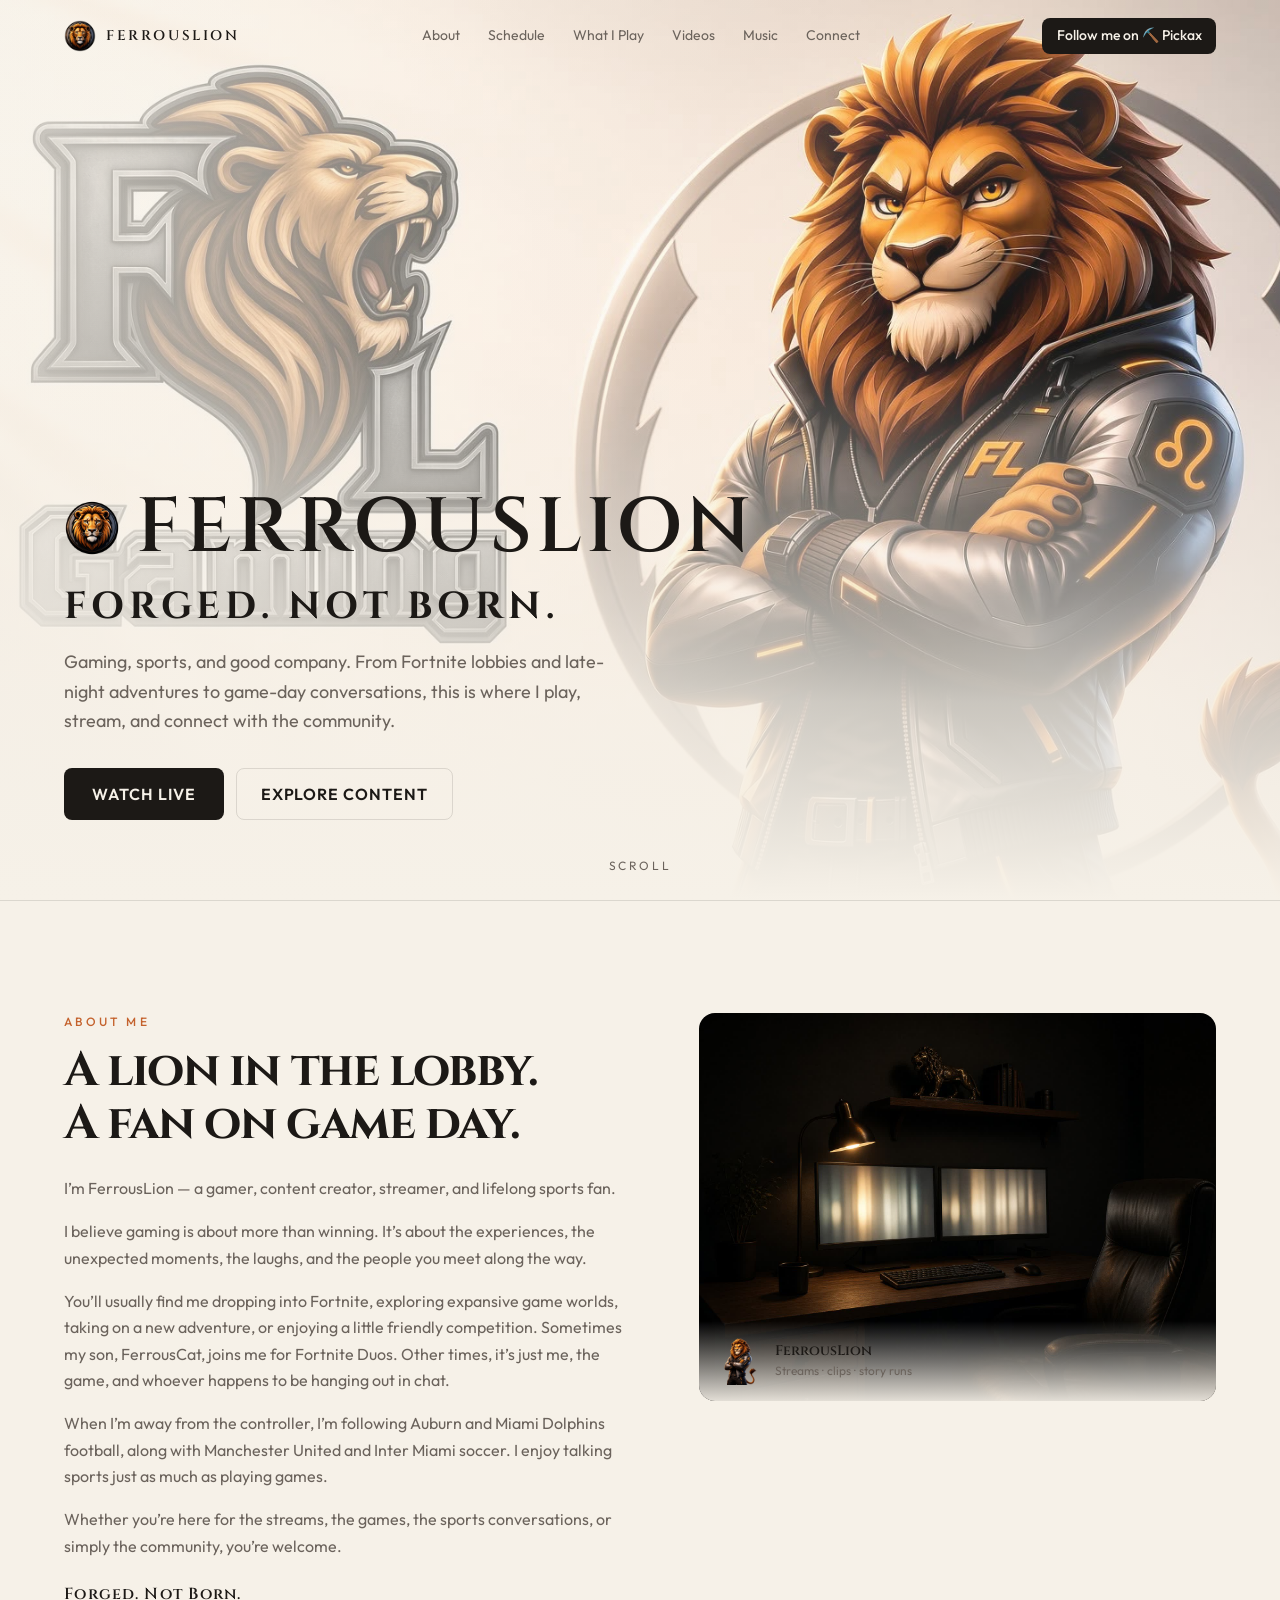
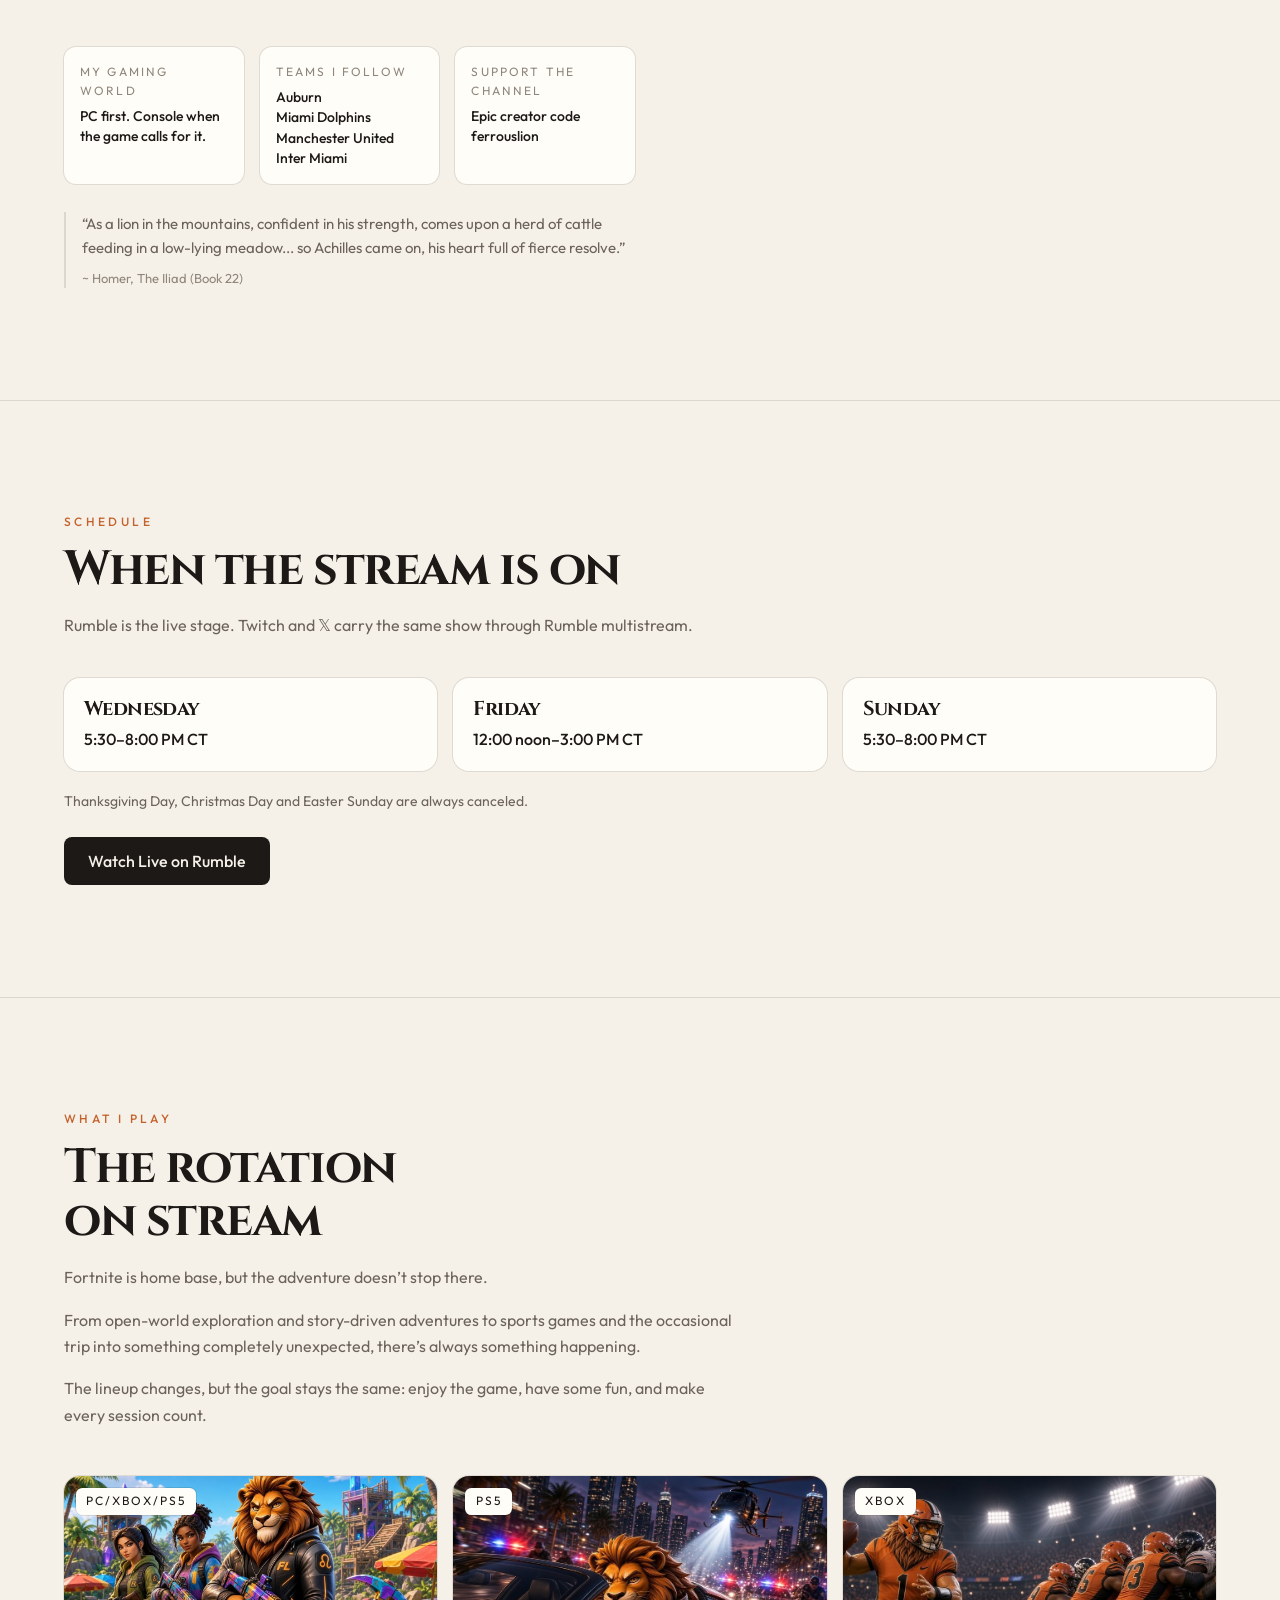
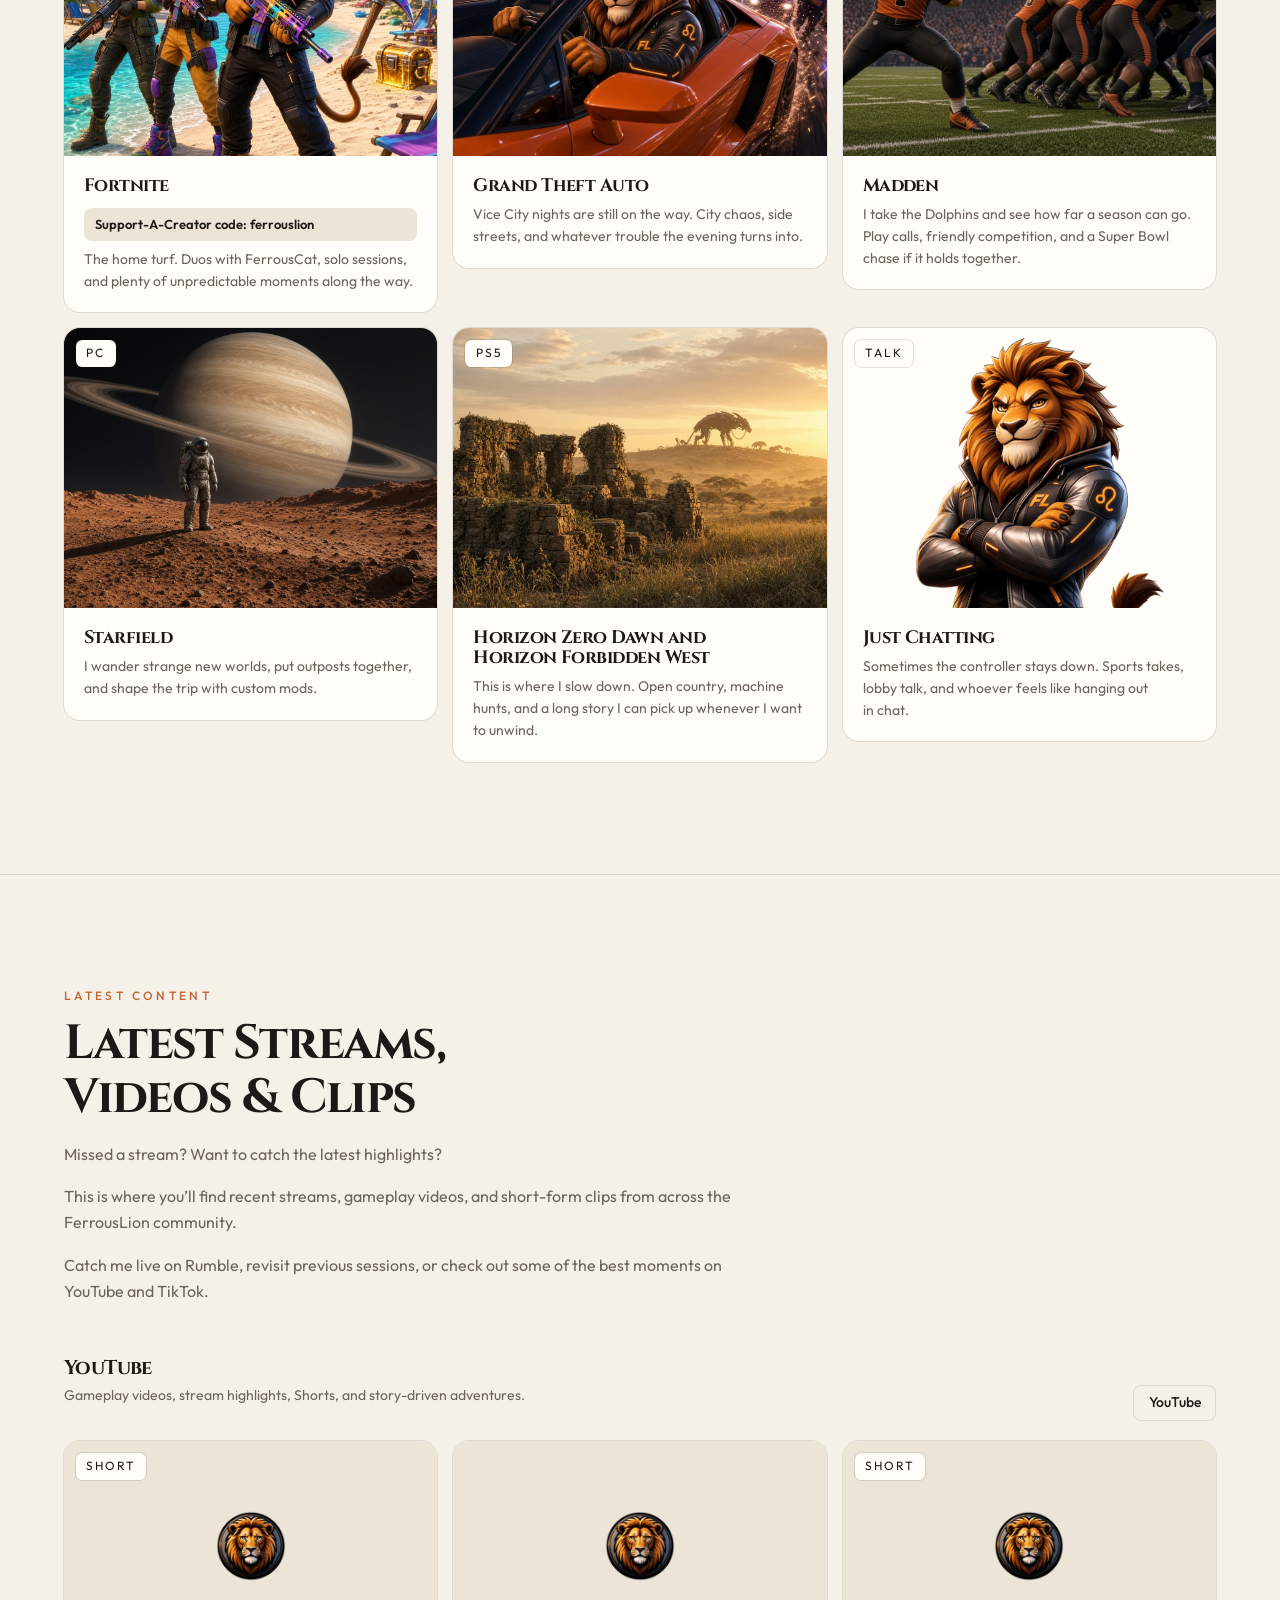
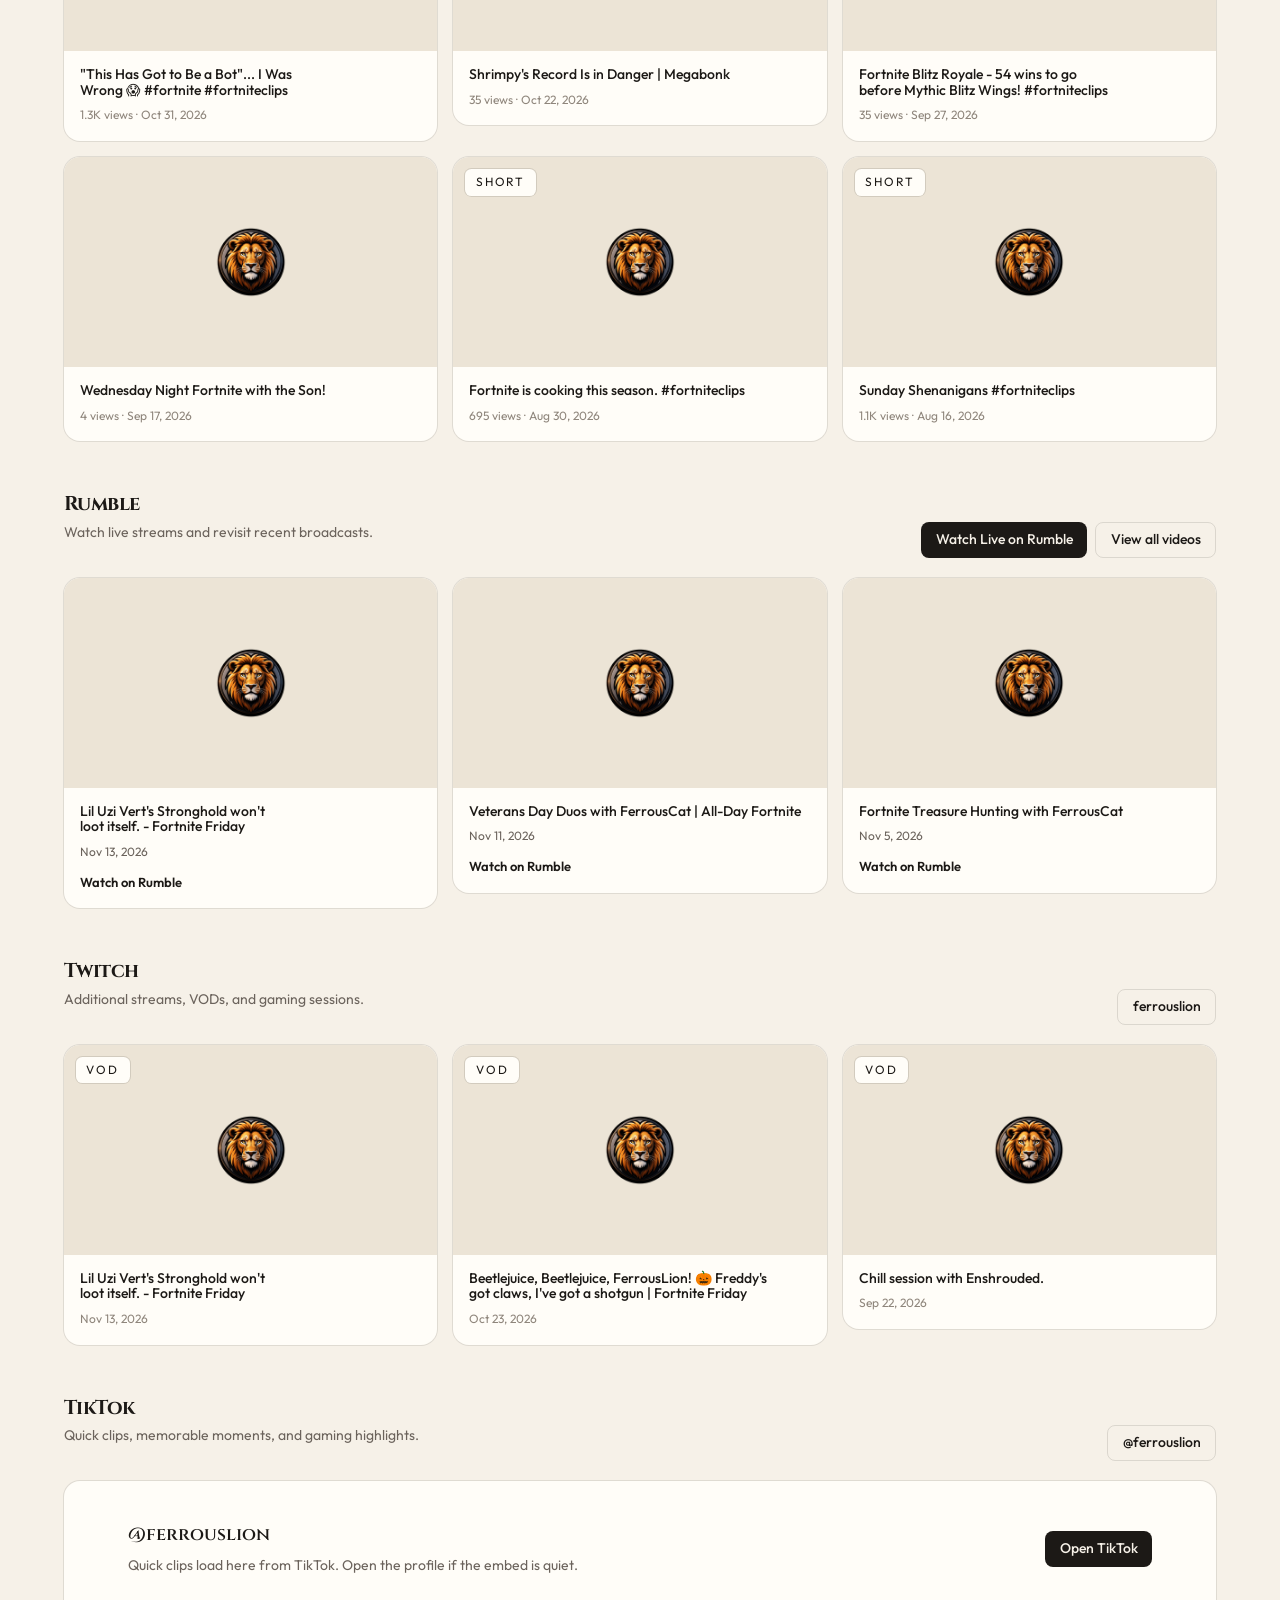
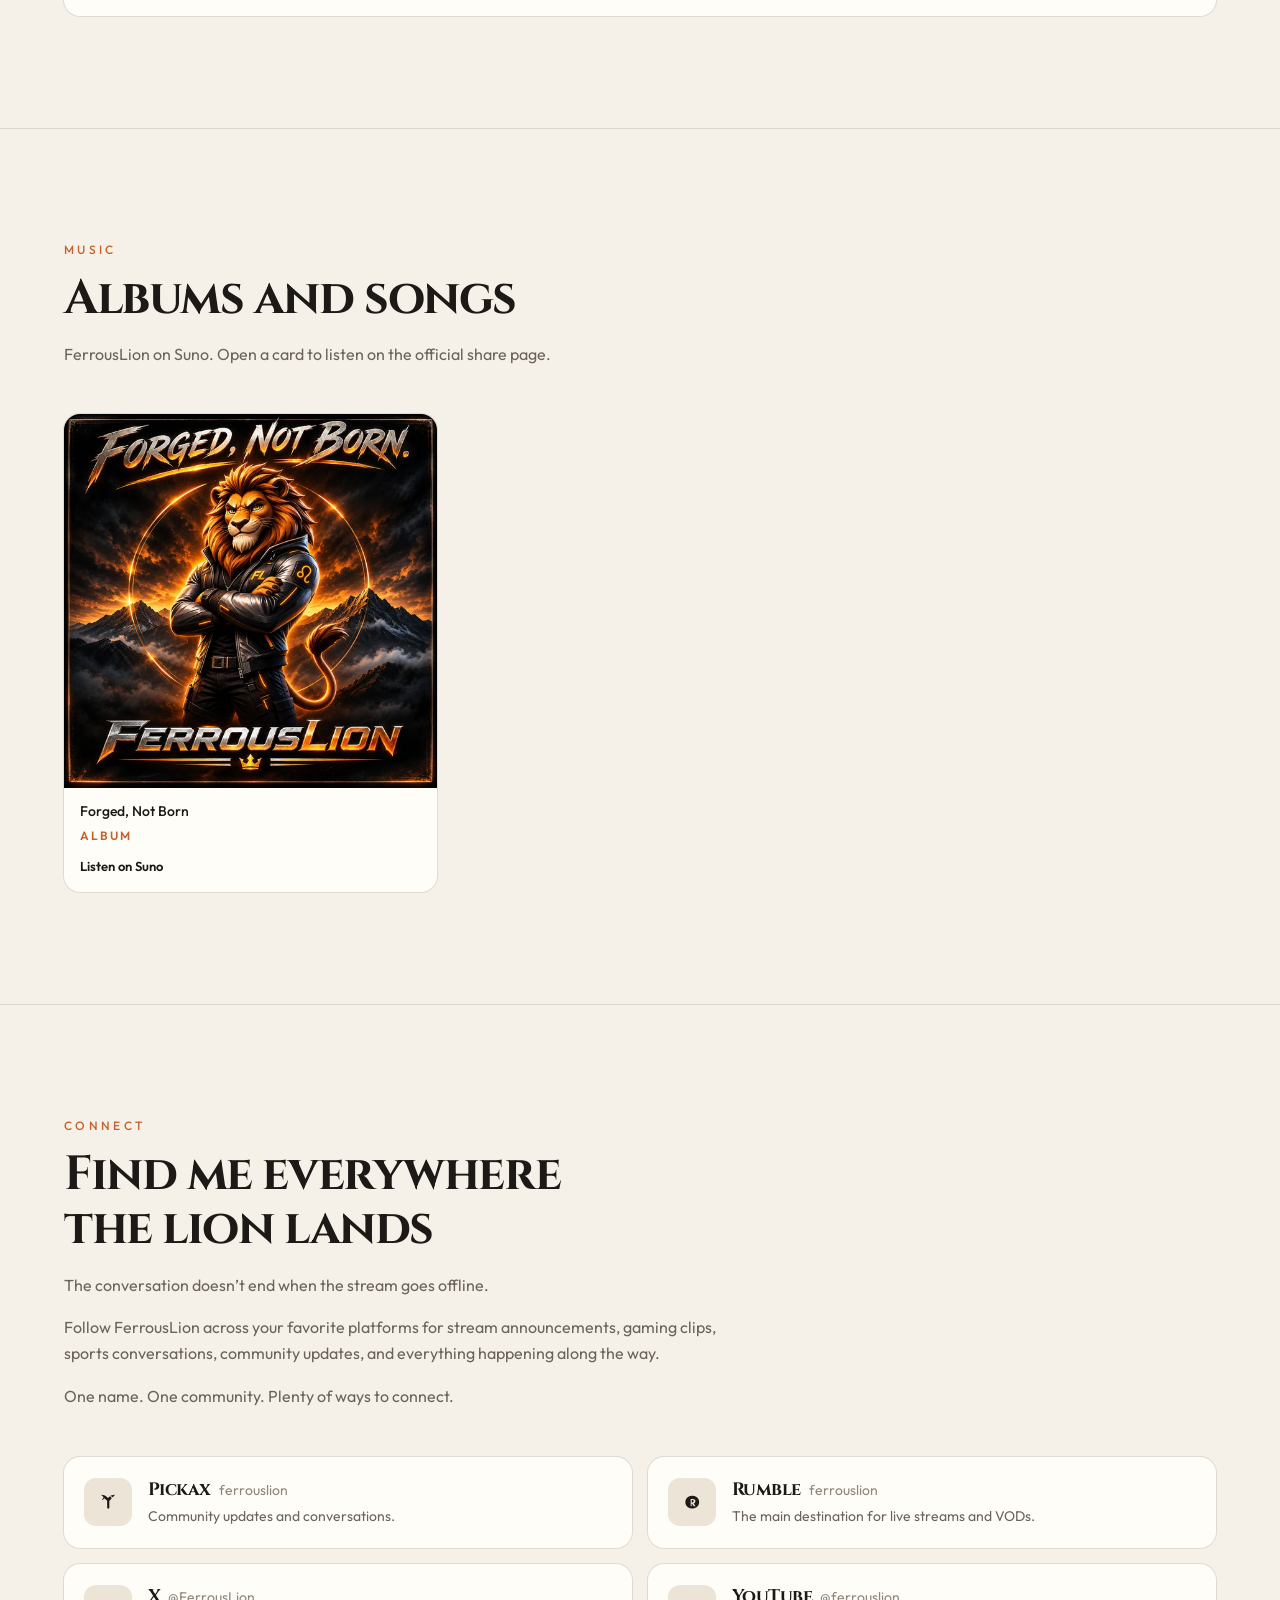
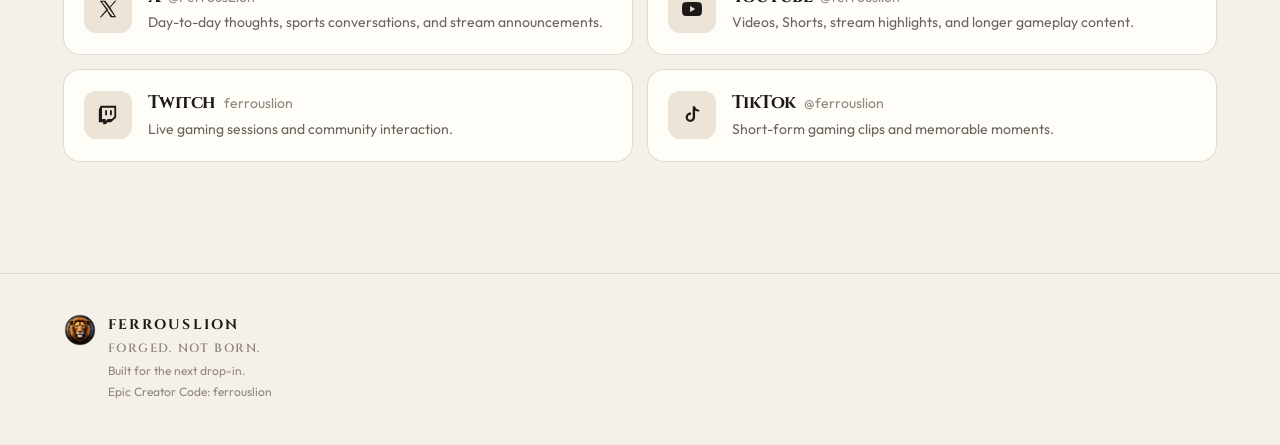
==== index.html @ da85e45a "Restore HTML entities altered by previous commit Co-authored-by: ferrouslion <ferrouslion@users.nore" ====
<!DOCTYPE html>
<html lang="en">
<head>
  <meta charset="utf-8">
  <meta name="viewport" content="width=device-width, initial-scale=1">
  <title>FerrousLion | Gaming, Streaming &amp; Community</title>
  <meta name="description" content="Follow FerrousLion for live gaming streams, Fortnite adventures, gameplay videos, sports conversations, and community across Rumble, YouTube, Twitch, and TikTok.">
  <meta name="theme-color" content="#f6f1e8">
  <meta name="twitter:card" content="summary_large_image">
  <meta name="twitter:title" content="FerrousLion | Gaming, Streaming &amp; Community">
  <meta name="twitter:description" content="Follow FerrousLion for live gaming streams, Fortnite adventures, gameplay videos, sports conversations, and community across Rumble, YouTube, Twitch, and TikTok.">
  <meta name="twitter:image" content="https://ferrouslion.com/og.jpg">
  <meta name="twitter:image:alt" content="FerrousLion standing beside the FL Gaming logo">
  <meta property="og:type" content="website">
  <meta property="og:site_name" content="FerrousLion">
  <meta property="og:title" content="FerrousLion | Gaming, Streaming &amp; Community">
  <meta property="og:description" content="Follow FerrousLion for live gaming streams, Fortnite adventures, gameplay videos, sports conversations, and community across Rumble, YouTube, Twitch, and TikTok.">
  <meta property="og:image" content="https://ferrouslion.com/og.jpg">
  <meta property="og:image:alt" content="FerrousLion standing beside the FL Gaming logo">
  <meta property="og:url" content="https://ferrouslion.com/">
  <link rel="canonical" href="https://ferrouslion.com/">
  <link rel="icon" href="./favicon.ico">
  <link rel="icon" type="image/svg+xml" href="./favicon.svg">
  <link rel="preconnect" href="https://fonts.googleapis.com">
  <link rel="preconnect" href="https://fonts.gstatic.com" crossorigin>
  <link href="https://fonts.googleapis.com/css2?family=Cinzel:wght@500;600;700&family=Outfit:wght@400;500;600&display=swap" rel="stylesheet">
  <link rel="stylesheet" href="./styles.css">
  <script type="application/ld+json">
  {
    "@context": "https://schema.org",
    "@type": "WebSite",
    "name": "FerrousLion",
    "url": "https://ferrouslion.com/",
    "description": "Follow FerrousLion for live gaming streams, Fortnite adventures, gameplay videos, sports conversations, and community across Rumble, YouTube, Twitch, and TikTok.",
    "publisher": {
      "@type": "Person",
      "name": "FerrousLion",
      "url": "https://ferrouslion.com/",
      "sameAs": [
        "https://pickax.com/ferrouslion",
        "https://rumble.com/user/ferrouslion",
        "https://x.com/FerrousLion",
        "https://www.youtube.com/@ferrouslion",
        "https://www.twitch.tv/ferrouslion",
        "https://www.tiktok.com/@ferrouslion"
      ]
    }
  }
  </script>
</head>
<body>
  <a class="skip" href="#about">Skip to content</a>

  <header class="header">
    <div class="wrap header-bar">
      <a class="brand" href="#top">
        <img src="./brand/crest-sm.png" alt="">
        <span>FerrousLion</span>
      </a>
      <nav class="nav-desk" aria-label="Primary">
        <a href="#about">About</a>
        <a href="#schedule">Schedule</a>
        <a href="#play">What I Play</a>
        <a href="#videos">Videos</a>
        <a href="#music">Music</a>
        <a href="#connect">Connect</a>
      </nav>
      <div class="header-actions">
        <a class="btn btn-solid btn-sm watch-desk" href="https://pickax.com/ferrouslion" target="_blank" rel="noreferrer">Follow me on ⛏️ Pickax</a>
        <button class="menu-btn" type="button" aria-expanded="false" aria-label="Open menu">
          <svg width="20" height="20" viewBox="0 0 24 24" fill="none" stroke="currentColor" stroke-width="2" aria-hidden="true"><path d="M4 7h16M4 12h16M4 17h16"/></svg>
        </button>
      </div>
    </div>
    <div class="nav-mobile">
      <nav aria-label="Mobile">
        <a href="#about">About</a>
        <a href="#schedule">Schedule</a>
        <a href="#play">What I Play</a>
        <a href="#videos">Videos</a>
        <a href="#music">Music</a>
        <a href="#connect">Connect</a>
      </nav>
      <a class="btn btn-solid" href="https://pickax.com/ferrouslion" target="_blank" rel="noreferrer">Follow me on ⛏️ Pickax</a>
    </div>
  </header>

  <main>
    <section class="hero" id="top">
      <img class="hero-img" src="./hero.jpg" alt="FerrousLion standing beside the FL Gaming logo">
      <div class="hero-shade" aria-hidden="true"></div>
      <div class="wrap hero-copy">
        <div class="hero-title-row reveal">
          <img src="./brand/crest-sm.png" alt="">
          <h1>FerrousLion</h1>
        </div>
        <p class="hero-motto reveal d1">FORGED. NOT BORN.</p>
        <p class="hero-support reveal d2">Gaming, sports, and good company. From Fortnite lobbies and late-night adventures to game-day conversations, this is where I play, stream, and connect with the community.</p>
        <div class="hero-cta reveal d3">
          <a class="btn btn-solid" href="https://rumble.com/user/ferrouslion/live" target="_blank" rel="noopener noreferrer">WATCH LIVE<span class="sr-only"> on Rumble</span></a>
          <a class="btn btn-outline" href="#videos">EXPLORE CONTENT</a>
        </div>
      </div>
      <a class="scroll-hint" href="#about">Scroll</a>
    </section>

    <section class="section" id="about" aria-labelledby="about-title">
      <div class="wrap about-grid">
        <div>
          <p class="kicker">About me</p>
          <h2 id="about-title">A lion in the lobby. A fan on game day.</h2>
          <div class="about-copy">
            <p>I’m FerrousLion — a gamer, content creator, streamer, and lifelong sports fan.</p>
            <p>I believe gaming is about more than winning. It’s about the experiences, the unexpected moments, the laughs, and the people you meet along the way.</p>
            <p>You’ll usually find me dropping into Fortnite, exploring expansive game worlds, taking on a new adventure, or enjoying a little friendly competition. Sometimes my son, FerrousCat, joins me for Fortnite Duos. Other times, it’s just me, the game, and whoever happens to be hanging out in chat.</p>
            <p>When I’m away from the controller, I’m following Auburn and Miami Dolphins football, along with Manchester United and Inter Miami soccer. I enjoy talking sports just as much as playing games.</p>
            <p>Whether you’re here for the streams, the games, the sports conversations, or simply the community, you’re welcome.</p>
            <p class="about-signoff">Forged. Not Born.</p>
          </div>
          <dl class="facts">
            <div class="fact hairline"><dt>My gaming world</dt><dd>PC first. Console when the game calls for it.</dd></div>
            <div class="fact hairline"><dt>Teams I follow</dt><dd>Auburn<br>Miami Dolphins<br>Manchester United<br>Inter Miami</dd></div>
            <div class="fact hairline"><dt>Support the channel</dt><dd>Epic creator code ferrouslion</dd></div>
          </dl>
          <blockquote class="about-quote">
            <p>“As a lion in the mountains, confident in his strength, comes upon a herd of cattle feeding in a low-lying meadow... so Achilles came on, his heart full of fierce resolve.”</p>
            <footer>~ Homer, The Iliad (Book 22)</footer>
          </blockquote>
        </div>
        <div>
          <div class="about-mobile">
            <img src="./brand/avatar-sm.png" alt="FerrousLion">
            <div>
              <p class="font-display" style="font-family:var(--font-display);font-weight:600;margin:0">FerrousLion</p>
              <p class="muted" style="margin:.15rem 0 0;font-size:.875rem">@FerrousLion</p>
            </div>
          </div>
          <div class="about-shot">
            <img src="./about.jpg" alt="Late-night desk with a small iron lion figurine">
            <div class="about-fade">
              <img src="./brand/avatar-sm.png" alt="">
              <div>
                <p style="font-family:var(--font-display);font-weight:600;font-size:.875rem">FerrousLion</p>
                <p class="muted" style="font-size:.75rem">Streams · clips · story runs</p>
              </div>
            </div>
          </div>
        </div>
      </div>
    </section>

    <section class="section" id="schedule" aria-labelledby="schedule-title">
      <div class="wrap">
        <div class="schedule-head">
          <p class="kicker">Schedule</p>
          <h2 id="schedule-title">When the stream is on</h2>
          <p class="lead">Rumble is the live stage. Twitch and 𝕏 carry the same show through Rumble multistream.</p>
        </div>

        <!--
          SCHEDULE NOTICE — edit this block for a holiday, one-off special, or one-off cancellation.
          data-date is the event day in America/Chicago, written YYYY-MM-DD.
          The slot stays hidden after that Chicago date, so a stale notice never lingers.
          Leave data-date empty when there is no upcoming special or cancellation.
        -->
        <article class="card hairline schedule-special" id="schedule-special" data-date="2026-11-15" hidden>
          <p class="kicker">Schedule change</p>
          <h3>No stream this Sunday</h3>
          <p>Sun, Nov 15, 2026. The 5:30–8:00 PM CT stream is canceled. Back on the regular schedule Wednesday.</p>
        </article>

        <ul class="schedule-grid">
          <li class="card hairline schedule-slot">
            <h3>Wednesday</h3>
            <p class="schedule-time">5:30–8:00 PM CT</p>
          </li>
          <li class="card hairline schedule-slot">
            <h3>Friday</h3>
            <p class="schedule-time">12:00 noon–3:00 PM CT</p>
          </li>
          <li class="card hairline schedule-slot">
            <h3>Sunday</h3>
            <p class="schedule-time">5:30–8:00 PM CT</p>
          </li>
        </ul>
        <p class="schedule-note">Thanksgiving Day, Christmas Day and Easter Sunday are always canceled.</p>
        <p class="schedule-cta">
          <a class="btn btn-solid" href="https://rumble.com/user/ferrouslion" target="_blank" rel="noreferrer">Watch Live on Rumble</a>
        </p>
      </div>
    </section>

    <section class="section" id="play" aria-labelledby="play-title">
      <div class="wrap">
        <div class="games-head">
          <p class="kicker">What I play</p>
          <h2 id="play-title">The rotation on stream</h2>
          <div class="copy">
            <p>Fortnite is home base, but the adventure doesn’t stop there.</p>
            <p>From open-world exploration and story-driven adventures to sports games and the occasional trip into something completely unexpected, there’s always something happening.</p>
            <p>The lineup changes, but the goal stays the same: enjoy the game, have some fun, and make every session count.</p>
          </div>
        </div>
        <ul class="game-grid">
          <li>
            <article class="card hairline hairline-hover">
              <div class="card-media"><img src="./games/fortnite.jpg" alt="Illustrated lion and two players with rifles on a beach"><span class="tag">PC/Xbox/PS5</span></div>
              <div class="card-body"><h3>Fortnite</h3><p class="creator-code">Support-A-Creator code: ferrouslion</p><p>The home turf. Duos with FerrousCat, solo sessions, and plenty of unpredictable moments along the way.</p></div>
            </article>
          </li>
          <li>
            <article class="card hairline hairline-hover">
              <div class="card-media"><img src="./games/gta.jpg" alt="Illustrated lion driving an orange sports car through a nighttime city chase"><span class="tag">PS5</span></div>
              <div class="card-body"><h3>Grand Theft Auto</h3><p>Vice City nights are still on the way. City chaos, side streets, and whatever trouble the evening turns into.</p></div>
            </article>
          </li>
          <li>
            <article class="card hairline hairline-hover">
              <div class="card-media"><img src="./games/madden.jpg" alt="Illustrated lion quarterback in an orange jersey lining up a play"><span class="tag">Xbox</span></div>
              <div class="card-body"><h3>Madden</h3><p>I take the Dolphins and see how far a season can go. Play calls, friendly competition, and a Super Bowl chase if it holds together.</p></div>
            </article>
          </li>
          <li>
            <article class="card hairline hairline-hover">
              <div class="card-media"><img src="./games/starfield.jpg" alt="Astronaut standing on a red planet in front of a ringed world"><span class="tag">PC</span></div>
              <div class="card-body"><h3>Starfield</h3><p>I wander strange new worlds, put outposts together, and shape the trip with custom mods.</p></div>
            </article>
          </li>
          <li>
            <article class="card hairline hairline-hover">
              <div class="card-media"><img src="./games/horizon.jpg" alt="Machine creature on a sunlit ridge above stone ruins and grassland"><span class="tag">PS5</span></div>
              <div class="card-body"><h3>Horizon Zero Dawn and Horizon Forbidden West</h3><p>This is where I slow down. Open country, machine hunts, and a long story I can pick up whenever I want to unwind.</p></div>
            </article>
          </li>
          <li>
            <article class="card hairline hairline-hover">
              <div class="card-media"><img src="./brand/avatar-sm.png" alt="FerrousLion" class="fit-top"><span class="tag">Talk</span></div>
              <div class="card-body"><h3>Just Chatting</h3><p>Sometimes the controller stays down. Sports takes, lobby talk, and whoever feels like hanging out in chat.</p></div>
            </article>
          </li>
        </ul>
      </div>
    </section>

    <section class="section" id="videos" aria-labelledby="videos-heading">
      <div class="wrap">
        <div class="content-head">
          <div>
            <p class="kicker">Latest content</p>
            <h2 id="videos-heading">Latest Streams, Videos &amp; Clips</h2>
            <div class="copy">
              <p>Missed a stream? Want to catch the latest highlights?</p>
              <p>This is where you’ll find recent streams, gameplay videos, and short-form clips from across the FerrousLion community.</p>
              <p>Catch me live on Rumble, revisit previous sessions, or check out some of the best moments on YouTube and TikTok.</p>
            </div>
          </div>
        </div>

        <div class="platform-block">
          <div class="tiktok-head">
            <div>
              <h3>YouTube</h3>
              <p class="platform-note">Gameplay videos, stream highlights, Shorts, and story-driven adventures.</p>
            </div>
            <a class="btn btn-outline btn-sm" href="https://www.youtube.com/@ferrouslion" target="_blank" rel="noreferrer">YouTube</a>
          </div>
          <ul class="video-grid" id="youtube-videos"></ul>
        </div>

        <!-- Latest Rumble VODs. Edit this JSON only; see docs/rumble-vods.md.
             Cards sort by publishedAt (newest first) and never load a Rumble player. -->
        <section class="rumble-latest platform-block" aria-labelledby="videos-title">
        <script type="application/json" id="featured-rumble-data">
{
  "channelUrl": "https://rumble.com/user/ferrouslion",
  "updatedAt": "2026-11-16T15:56:05Z",
  "items": [
    {
      "id": "v7g31gm",
      "title": "Lil Uzi Vert's Stronghold won't loot itself. - Fortnite Friday",
      "publishedAt": "2026-11-13T18:57:05+00:00",
      "watchUrl": "https://rumble.com/v7i9ee4-lil-uzi-verts-stronghold-wont-loot-itself.-fortnite-friday.html",
      "thumbnailUrl": "https://hugh.cdn.rumble.cloud/video/fww1/80/s8/1/C/8/N/d/C8NdB.qR4e.1-small-Lil-Uzi-Verts-Stronghold-wo..jpg",
      "durationSeconds": 4956
    },
    {
      "id": "v7g17b8",
      "title": "Veterans Day Duos with FerrousCat | All-Day Fortnite",
      "publishedAt": "2026-11-11T22:48:31+00:00",
      "watchUrl": "https://rumble.com/v7i7k8q-veterans-day-duos-with-ferrouscat-all-day-fortnite.html",
      "thumbnailUrl": "https://hugh.cdn.rumble.cloud/video/fww1/6a/s8/1/6/a/t/d/6atdB.qR4e-small-Veterans-Day-Duos-with-Ferr..jpg",
      "durationSeconds": 4783
    },
    {
      "id": "v7fr5e8",
      "title": "Fortnite Treasure Hunting with FerrousCat",
      "publishedAt": "2026-11-06T01:20:57+00:00",
      "watchUrl": "https://rumble.com/v7hxibq-fortnite-treasure-hunting-with-ferrouscat.html",
      "thumbnailUrl": "https://hugh.cdn.rumble.cloud/video/fwe2/47/s8/1/g/G/G/b/gGGbB.qR4e-small-Fortnite-Treasure-Hunting-w..jpg",
      "durationSeconds": 5709
    }
  ]
}
        </script>
        <div class="tiktok-head">
          <div>
            <h3 id="videos-title">Rumble</h3>
            <p class="platform-note">Watch live streams and revisit recent broadcasts.</p>
          </div>
          <div class="featured-actions">
            <a class="btn btn-solid btn-sm" href="https://rumble.com/user/ferrouslion" target="_blank" rel="noopener noreferrer">Watch Live on Rumble</a>
            <a class="btn btn-outline btn-sm" id="rumble-channel-link" href="https://rumble.com/user/ferrouslion" target="_blank" rel="noopener noreferrer">View all videos</a>
          </div>
        </div>
        <ul class="video-grid featured-rumble" id="featured-rumble"></ul>
        </section>

        <div class="platform-block">
          <div class="tiktok-head">
            <div>
              <h3>Twitch</h3>
              <p class="platform-note">Additional streams, VODs, and gaming sessions.</p>
            </div>
            <a class="btn btn-outline btn-sm" href="https://www.twitch.tv/ferrouslion/videos" target="_blank" rel="noreferrer">ferrouslion</a>
          </div>
          <ul class="video-grid" id="twitch-videos"></ul>
        </div>

        <div class="platform-block">
          <div class="tiktok-head">
            <div>
              <h3>TikTok</h3>
              <p class="platform-note">Quick clips, memorable moments, and gaming highlights.</p>
            </div>
            <a class="btn btn-outline btn-sm" href="https://www.tiktok.com/@ferrouslion" target="_blank" rel="noreferrer">@ferrouslion</a>
          </div>
          <div class="tiktok-card hairline" id="tiktok-embed">
            <blockquote class="tiktok-embed" cite="https://www.tiktok.com/@ferrouslion" data-unique-id="ferrouslion" data-embed-type="creator">
              <section>
                <a href="https://www.tiktok.com/@ferrouslion" target="_blank" rel="noreferrer">
                  <span>
                    <span style="display:block;font-family:var(--font-display);font-size:1.125rem;font-weight:600">@ferrouslion</span>
                    <span class="muted" style="display:block;margin-top:.35rem;font-size:.875rem">Quick clips load here from TikTok. Open the profile if the embed is quiet.</span>
                  </span>
                  <span class="btn btn-solid btn-sm">Open TikTok</span>
                </a>
              </section>
            </blockquote>
          </div>
        </div>
      </div>
    </section>

    <section class="section" id="music" aria-labelledby="music-title">
      <div class="wrap">
        <!-- Music on Suno. Edit this JSON only; see docs/suno-music.md.
             The page does not call Suno. Cover art is a file in this repo. -->
        <script type="application/json" id="suno-music-data">
{
  "profileUrl": null,
  "updatedAt": "2026-11-13T02:20:00Z",
  "items": [
    {
      "id": "UaKR3kLXhf8arBJf",
      "title": "Forged, Not Born",
      "type": "album",
      "url": "https://suno.com/s/UaKR3kLXhf8arBJf",
      "artUrl": "./music/forged-not-born.jpg",
      "alt": "Forged, Not Born album cover by FerrousLion"
    }
  ]
}
        </script>
        <div class="content-head">
          <div>
            <p class="kicker">Music</p>
            <h2 id="music-title">Albums and songs</h2>
            <p class="lead">FerrousLion on Suno. Open a card to listen on the official share page.</p>
          </div>
          <div class="featured-actions" id="suno-music-actions"></div>
        </div>
        <ul class="video-grid music-list" id="suno-music"></ul>
      </div>
    </section>

    <section class="section" id="connect" aria-labelledby="connect-title">
      <div class="wrap">
        <div class="connect-head">
          <p class="kicker">Connect</p>
          <h2 id="connect-title">Find me everywhere the lion lands</h2>
          <div class="copy">
            <p>The conversation doesn’t end when the stream goes offline.</p>
            <p>Follow FerrousLion across your favorite platforms for stream announcements, gaming clips, sports conversations, community updates, and everything happening along the way.</p>
            <p>One name. One community. Plenty of ways to connect.</p>
          </div>
        </div>
        <ul class="social-grid">
          <li>
            <a class="hairline hairline-hover" href="https://pickax.com/ferrouslion" target="_blank" rel="noreferrer">
              <span class="icon-box"><svg viewBox="0 0 24 24" fill="currentColor" aria-hidden="true"><path d="M20.4 3.2c-2.4-.1-5.1.9-7.1 2.7L12 7.2 10.7 5.9c-1.9-1.8-4.7-2.8-7.1-2.7l2.6 2.6c.5.5.5 1.3 0 1.8L4.8 9l.7.7 1.4-1.4c.5-.5 1.3-.5 1.8 0L11 10.6v8.1c0 .7.6 1.3 1.3 1.3s1.3-.6 1.3-1.3v-8.1l2.3-2.3c.5-.5.5-1.3 0-1.8L14.5 5.1l.7-.7 1.4 1.4c.5.5 1.3.5 1.8 0l2-2.6Z"/></svg></span>
              <span><h3>Pickax</h3><span class="handle">ferrouslion</span><p>Community updates and conversations.</p></span>
            </a>
          </li>
          <li>
            <a class="hairline hairline-hover" href="https://rumble.com/user/ferrouslion" target="_blank" rel="noreferrer">
              <span class="icon-box"><svg viewBox="0 0 24 24" fill="currentColor" aria-hidden="true"><path d="M19.62 8.28a6.9 6.9 0 0 0-2.67-2.72A9.4 9.4 0 0 0 12.3 4.5c-1.7 0-3.28.36-4.66 1.06A6.9 6.9 0 0 0 4.97 8.3 8.3 8.3 0 0 0 4 12.14c0 1.4.33 2.66.97 3.85a6.9 6.9 0 0 0 2.67 2.73 9.4 9.4 0 0 0 4.66 1.05c1.7 0 3.28-.35 4.65-1.05a6.9 6.9 0 0 0 2.67-2.73c.64-1.19.97-2.45.97-3.85 0-1.38-.32-2.64-.97-3.86ZM10.4 8.4h2.28c1.1 0 1.95.24 2.52.73.58.48.86 1.16.86 2.04 0 .7-.18 1.28-.54 1.74-.36.45-.88.75-1.54.88l2.3 3.41h-2.16l-2.04-3.2h-.52v3.2H10.4V8.4Zm2.16 4.05c.46 0 .82-.12 1.07-.36.26-.25.38-.58.38-1 0-.44-.12-.78-.38-1.02-.25-.25-.61-.37-1.07-.37h-.82v2.75h.82Z"/></svg></span>
              <span><h3>Rumble</h3><span class="handle">ferrouslion</span><p>The main destination for live streams and VODs.</p></span>
            </a>
          </li>
          <li>
            <a class="hairline hairline-hover" href="https://x.com/FerrousLion" target="_blank" rel="noreferrer">
              <span class="icon-box"><svg viewBox="0 0 24 24" fill="currentColor" aria-hidden="true"><path d="M14.72 10.34 22.1 2h-1.75l-6.4 7.24L8.83 2H2.2l7.74 11.02L2.2 22h1.75l6.77-7.66L15.17 22h6.63l-7.08-11.66Zm-2.4 2.71-.78-1.09L4.58 3.3h2.68l5.03 7.01.78 1.09 6.54 9.12h-2.68l-5.61-7.47Z"/></svg></span>
              <span><h3>X</h3><span class="handle">@FerrousLion</span><p>Day-to-day thoughts, sports conversations, and stream announcements.</p></span>
            </a>
          </li>
          <li>
            <a class="hairline hairline-hover" href="https://www.youtube.com/@ferrouslion" target="_blank" rel="noreferrer">
              <span class="icon-box"><svg viewBox="0 0 24 24" fill="currentColor" aria-hidden="true"><path d="M23.5 6.2a3.05 3.05 0 0 0-2.15-2.16C19.5 3.6 12 3.6 12 3.6s-7.5 0-9.35.44A3.05 3.05 0 0 0 .5 6.2 31.9 31.9 0 0 0 0 12a31.9 31.9 0 0 0 .5 5.8 3.05 3.05 0 0 0 2.15 2.16c1.85.44 9.35.44 9.35.44s7.5 0 9.35-.44a3.05 3.05 0 0 0 2.15-2.16A31.9 31.9 0 0 0 24 12a31.9 31.9 0 0 0-.5-5.8ZM9.75 15.57V8.43L15.84 12l-6.09 3.57Z"/></svg></span>
              <span><h3>YouTube</h3><span class="handle">@ferrouslion</span><p>Videos, Shorts, stream highlights, and longer gameplay content.</p></span>
            </a>
          </li>
          <li>
            <a class="hairline hairline-hover" href="https://www.twitch.tv/ferrouslion" target="_blank" rel="noreferrer">
              <span class="icon-box"><svg viewBox="0 0 24 24" fill="currentColor" aria-hidden="true"><path d="M3.2 1 1 5.4v15.2h5.2V23h2.8l2.6-2.4h4L21.8 15V1H3.2Zm16.4 12.8-3 3h-4.8l-2.6 2.4v-2.4H4.8V3.2h14.8v10.6ZM16.6 6.4h-2.2v6h2.2v-6Zm-5.8 0H8.6v6h2.2v-6Z"/></svg></span>
              <span><h3>Twitch</h3><span class="handle">ferrouslion</span><p>Live gaming sessions and community interaction.</p></span>
            </a>
          </li>
          <li>
            <a class="hairline hairline-hover" href="https://www.tiktok.com/@ferrouslion" target="_blank" rel="noreferrer">
              <span class="icon-box"><svg viewBox="0 0 24 24" fill="currentColor" aria-hidden="true"><path d="M19.6 7.76a6.7 6.7 0 0 1-3.92-1.24v8.16a5.68 5.68 0 1 1-5.68-5.68c.28 0 .56.03.84.08v2.8a2.92 2.92 0 1 0 2.04 2.8V1.5h2.8c.22 1.72 1.52 3.2 3.16 3.84.6.24 1.24.38 1.88.42v2Z"/></svg></span>
              <span><h3>TikTok</h3><span class="handle">@ferrouslion</span><p>Short-form gaming clips and memorable moments.</p></span>
            </a>
          </li>
        </ul>
      </div>
    </section>
  </main>

  <footer class="footer">
    <div class="wrap footer-bar">
      <div class="footer-brand">
        <img src="./brand/crest-sm.png" alt="">
        <div class="footer-lines">
          <strong>FerrousLion</strong>
          <span class="footer-motto">FORGED. NOT BORN.</span>
          <span>Built for the next drop-in.</span>
          <span>Epic Creator Code: ferrouslion</span>
        </div>
      </div>
    </div>
  </footer>

  <script src="./site.js"></script>
</body>
</html>
---- styles.css ----
:root {
  --bg: #f6f1e8;
  --surface: #fffdf8;
  --raised: #ece4d6;
  --fg: #1c1916;
  --muted: #6b635c;
  --faint: #8f867c;
  --accent: #c4622d;
  --accent-fg: #fffaf4;
  --border: rgb(28 25 22 / 0.12);
  --font-sans: "Outfit", ui-sans-serif, system-ui, sans-serif;
  --font-display: "Cinzel", ui-serif, Georgia, serif;
}

* { box-sizing: border-box; }

html {
  scroll-behavior: smooth;
  -webkit-font-smoothing: antialiased;
}

body {
  margin: 0;
  background: var(--bg);
  color: var(--fg);
  font-family: var(--font-sans);
  line-height: 1.55;
}

img {
  max-width: 100%;
  display: block;
  outline: 1px solid rgb(28 25 22 / 0.08);
  outline-offset: -1px;
}

a { color: inherit; text-decoration: none; }

h1, h2, h3 {
  font-family: var(--font-display);
  letter-spacing: -0.03em;
  line-height: 1.12;
  text-wrap: balance;
  margin: 0;
}

p { text-wrap: pretty; }

button, [role="button"] { cursor: pointer; }

.skip {
  position: absolute;
  left: -999px;
  top: 0;
}
.skip:focus {
  left: 12px;
  top: 12px;
  z-index: 60;
  background: var(--fg);
  color: var(--bg);
  padding: 8px 12px;
  border-radius: 8px;
}

.sr-only {
  position: absolute;
  width: 1px;
  height: 1px;
  padding: 0;
  margin: -1px;
  overflow: hidden;
  clip: rect(0, 0, 0, 0);
  white-space: nowrap;
  border: 0;
}

.wrap {
  width: min(72rem, calc(100% - 2.5rem));
  margin-inline: auto;
}
@media (min-width: 640px) {
  .wrap { width: min(72rem, calc(100% - 4rem)); }
}

.kicker {
  margin: 0;
  font-size: 0.75rem;
  font-weight: 500;
  letter-spacing: 0.28em;
  text-transform: uppercase;
  color: var(--accent);
}

.section {
  border-top: 1px solid var(--border);
  padding: 5rem 0;
  scroll-margin-top: 6rem;
}
@media (min-width: 1024px) {
  .section { padding: 7rem 0; }
}

.hairline { box-shadow: 0 0 0 1px rgb(28 25 22 / 0.1); }
.hairline-hover { transition: box-shadow 150ms ease-out; }
.hairline-hover:hover { box-shadow: 0 0 0 1px rgb(28 25 22 / 0.2); }

.btn {
  display: inline-flex;
  align-items: center;
  justify-content: center;
  gap: 0.5rem;
  min-height: 3rem;
  padding: 0 1.5rem;
  border-radius: 0.5rem;
  font-size: 1rem;
  font-weight: 500;
  border: 0;
  transition: transform 150ms ease-out, background 150ms ease-out;
}
.btn:active { transform: scale(0.96); }
.btn-solid { background: var(--fg); color: var(--bg); }
.btn-solid:hover { background: var(--accent); color: var(--accent-fg); }
.btn-outline {
  background: transparent;
  color: var(--fg);
  border: 1px solid var(--border);
}
.btn-outline:hover { background: var(--raised); }
.btn-sm { min-height: 2.25rem; padding: 0 0.9rem; font-size: 0.875rem; }

a:focus-visible,
button:focus-visible {
  outline: 2px solid var(--accent);
  outline-offset: 3px;
}

/* Header */
.header {
  position: fixed;
  inset: 0 0 auto;
  z-index: 50;
  transition: background 200ms ease, box-shadow 200ms ease;
}
.header.is-scrolled,
.header.is-open {
  background: rgb(9 9 11 / 0.9);
  box-shadow: 0 0 0 1px rgb(243 239 232 / 0.08);
  backdrop-filter: blur(12px);
}
.header-bar {
  height: 4rem;
  display: flex;
  align-items: center;
  justify-content: space-between;
}
@media (min-width: 640px) { .header-bar { height: 4.5rem; } }

.brand {
  display: flex;
  align-items: center;
  gap: 0.65rem;
}
.brand img { width: 2rem; height: 2rem; border-radius: 999px; object-fit: cover; outline: none; }
.brand span {
  font-family: var(--font-display);
  font-size: 0.875rem;
  font-weight: 600;
  letter-spacing: 0.18em;
  text-transform: uppercase;
}

.nav-desk { display: none; gap: 0.25rem; }
.nav-desk a {
  padding: 0.5rem 0.75rem;
  font-size: 0.875rem;
  color: var(--muted);
  border-radius: 0.5rem;
}
.nav-desk a:hover { color: var(--fg); }
@media (min-width: 1024px) { .nav-desk { display: flex; } }

.header.is-scrolled .brand span,
.header.is-open .brand span,
.header.is-scrolled .menu-btn,
.header.is-open .menu-btn {
  color: #f6f1e8;
}
.header.is-scrolled .nav-desk a { color: rgb(246 241 232 / 0.78); }
.header.is-scrolled .nav-desk a:hover,
.header.is-scrolled .nav-desk a:focus-visible { color: #f6f1e8; }

.header-actions { display: flex; align-items: center; gap: 0.5rem; }
.watch-desk { display: none; }
@media (min-width: 640px) { .watch-desk { display: inline-flex; } }

.menu-btn {
  width: 2.75rem;
  height: 2.75rem;
  border: 0;
  background: transparent;
  color: var(--fg);
  display: grid;
  place-items: center;
}
@media (min-width: 1024px) { .menu-btn { display: none; } }

.nav-mobile {
  display: none;
  border-top: 1px solid var(--border);
  background: var(--bg);
  padding: 1.5rem 1.25rem 1.75rem;
}
.header.is-open .nav-mobile { display: block; }
@media (min-width: 1024px) { .header.is-open .nav-mobile { display: none; } }
.nav-mobile a {
  display: block;
  padding: 0.75rem 0.75rem;
  font-size: 1rem;
}
.nav-mobile .btn { margin: 1rem 0.75rem 0; }

/* Hero */
.hero {
  position: relative;
  isolation: isolate;
  min-height: 100svh;
  display: flex;
  align-items: flex-end;
  overflow: hidden;
}
.hero-img {
  position: absolute;
  inset: 0;
  width: 100%;
  height: 100%;
  object-fit: cover;
  object-position: right center;
  outline: none;
}
@media (min-width: 640px) {
  .hero-img { object-position: center; }
}
.hero-shade {
  position: absolute;
  inset: 0;
  background:
    linear-gradient(180deg, rgb(246 241 232 / 0.18) 0%, rgb(246 241 232 / 0.08) 38%, rgb(246 241 232 / 0.82) 78%, var(--bg) 100%),
    linear-gradient(90deg, rgb(246 241 232 / 0.78) 0%, rgb(246 241 232 / 0.35) 42%, transparent 72%);
}
.hero-copy {
  position: relative;
  z-index: 1;
  padding: 8rem 0 5rem;
}
.hero-title-row {
  margin-top: 1.25rem;
  display: flex;
  align-items: center;
  gap: 1rem;
}
.hero-title-row img {
  display: none;
  width: 3.5rem;
  height: 3.5rem;
  border-radius: 999px;
  object-fit: cover;
  outline: none;
}
@media (min-width: 640px) { .hero-title-row img { display: block; } }
.hero h1 {
  font-size: clamp(2.75rem, 1.6rem + 4vw, 5.25rem);
  font-weight: 600;
  letter-spacing: 0.06em;
  text-transform: uppercase;
}
.hero-motto {
  margin: 0.85rem 0 0;
  font-family: var(--font-display);
  font-weight: 700;
  font-size: clamp(1.35rem, 0.9rem + 2vw, 2.35rem);
  line-height: 1.2;
  letter-spacing: 0.08em;
  text-wrap: balance;
  color: var(--fg);
}
@media (min-width: 640px) {
  .hero-motto { letter-spacing: 0.14em; }
}
.hero-support {
  margin: 1.1rem 0 0;
  max-width: 36rem;
  font-size: 1.125rem;
  line-height: 1.65;
  color: var(--muted);
}
.hero-cta { margin-top: 2rem; display: flex; flex-wrap: wrap; gap: 0.75rem; }
.hero-cta .btn { font-weight: 600; letter-spacing: 0.06em; }
.hero-cta .btn-solid { min-height: 3.25rem; padding-inline: 1.75rem; }
@media (max-width: 639px) {
  .hero-cta { flex-direction: column; align-items: stretch; }
}
.scroll-hint {
  display: none;
  position: absolute;
  bottom: 1.5rem;
  left: 50%;
  transform: translateX(-50%);
  z-index: 1;
  font-size: 0.75rem;
  letter-spacing: 0.22em;
  text-transform: uppercase;
  color: var(--muted);
}
@media (min-width: 640px) { .scroll-hint { display: flex; align-items: center; gap: 0.5rem; } }

.reveal { animation: rise-in 500ms cubic-bezier(0.22, 1, 0.36, 1) both; }
.d1 { animation-delay: 80ms; }
.d2 { animation-delay: 160ms; }
.d3 { animation-delay: 240ms; }
@keyframes rise-in {
  from { opacity: 0; transform: translateY(12px); filter: blur(3px); }
  to { opacity: 1; transform: none; filter: none; }
}

/* About */
.about-grid {
  display: grid;
  gap: 2.5rem;
}
@media (min-width: 1024px) {
  .about-grid { grid-template-columns: 1.05fr 0.95fr; gap: 4rem; }
}
.about-grid h2 {
  margin-top: 0.75rem;
  font-size: clamp(2rem, 1.4rem + 2vw, 3rem);
}
.about-copy { margin-top: 1.5rem; }
.about-copy p { color: var(--muted); margin: 0 0 1.05rem; line-height: 1.65; }
.about-copy p.about-signoff {
  margin-top: 1.35rem;
  margin-bottom: 0;
  font-family: var(--font-display);
  font-size: 1rem;
  font-weight: 600;
  letter-spacing: 0.08em;
  color: var(--fg);
}
.copy { margin-top: 1rem; max-width: 42rem; }
.copy p { margin: 0 0 1rem; color: var(--muted); line-height: 1.65; }
.copy p:last-child { margin-bottom: 0; }
.about-quote {
  margin: 1.75rem 0 0;
  padding: 0 0 0 1rem;
  max-width: 38rem;
  border-left: 2px solid var(--border);
}
.about-quote p {
  margin: 0;
  font-size: 0.9375rem;
  line-height: 1.6;
  color: var(--muted);
}
.about-quote footer {
  margin-top: 0.45rem;
  font-size: 0.8125rem;
  color: var(--faint);
}
.facts {
  margin: 2.5rem 0 0;
  display: grid;
  gap: 1rem;
}
@media (min-width: 900px) { .facts { grid-template-columns: repeat(3, 1fr); } }
.fact {
  background: var(--surface);
  border-radius: 0.75rem;
  padding: 1rem;
}
.fact dt {
  font-size: 0.75rem;
  letter-spacing: 0.18em;
  text-transform: uppercase;
  color: var(--faint);
}
.fact dd { margin: 0.35rem 0 0; font-size: 0.875rem; font-weight: 500; line-height: 1.45; }
.about-mobile {
  display: flex;
  align-items: flex-end;
  gap: 1rem;
}
@media (min-width: 1024px) { .about-mobile { display: none; } }
.about-mobile img { width: 6rem; height: 6rem; border-radius: 1rem; object-fit: cover; }
.about-shot { position: relative; overflow: hidden; border-radius: 1rem; }
.about-shot > img { width: 100%; aspect-ratio: 4 / 3; object-fit: cover; }
.about-fade {
  position: absolute;
  inset: auto 0 0;
  display: none;
  align-items: center;
  gap: 0.75rem;
  padding: 1rem;
  background: linear-gradient(transparent, rgb(246 241 232 / 0.92));
}
@media (min-width: 1024px) { .about-fade { display: flex; } }
.about-fade img { width: 3rem; height: 3rem; border-radius: 0.75rem; object-fit: cover; outline: none; }
.about-fade p { margin: 0; }
.muted { color: var(--muted); }
.faint { color: var(--faint); }

/* Games */
.games-head h2,
.schedule-head h2,
.content-head h2,
.connect-head h2 {
  margin-top: 0.75rem;
  font-size: clamp(2rem, 1.4rem + 2vw, 3rem);
  max-width: 36rem;
}
.lead { margin: 1rem 0 0; max-width: 42rem; color: var(--muted); }
.game-grid, .video-grid, .social-grid {
  margin: 3rem 0 0;
  padding: 0;
  list-style: none;
  display: grid;
  gap: 1rem;
}
@media (min-width: 640px) {
  .game-grid { grid-template-columns: 1fr 1fr; }
  .video-grid { grid-template-columns: 1fr 1fr; }
  .social-grid { grid-template-columns: 1fr 1fr; }
}
@media (min-width: 1024px) {
  .game-grid, .video-grid { grid-template-columns: 1fr 1fr 1fr; }
}
.card {
  overflow: hidden;
  border-radius: 1rem;
  background: var(--surface);
}
.card-media {
  position: relative;
  aspect-ratio: 4 / 3;
  overflow: hidden;
}
.card-media img {
  width: 100%;
  height: 100%;
  object-fit: cover;
  outline: none;
  transition: transform 500ms cubic-bezier(0.22, 1, 0.36, 1);
}
.card:hover .card-media img { transform: scale(1.03); }
.card-media img.fit-top { object-position: top center; }
.tag {
  position: absolute;
  top: 0.75rem;
  left: 0.75rem;
  background: var(--surface);
  color: var(--fg);
  box-shadow: 0 0 0 1px rgb(28 25 22 / 0.12);
  border-radius: 0.4rem;
  padding: 0.25rem 0.65rem;
  font-size: 0.75rem;
  letter-spacing: 0.16em;
  text-transform: uppercase;
}
.card-body { padding: 1.25rem; }
.card-body h3 { font-size: 1.125rem; }
.card-body p { margin: 0.5rem 0 0; font-size: 0.875rem; color: var(--muted); }
.card-body p.creator-code {
  display: block;
  margin: 0.75rem 0 0;
  padding: 0.45rem 0.7rem;
  border-radius: 0.5rem;
  background: var(--raised);
  color: var(--fg);
  font-size: 0.8125rem;
  font-weight: 600;
  line-height: 1.4;
}

/* Schedule */
.schedule-special {
  margin-top: 2.5rem;
  padding: 1.25rem 1.5rem;
}
.schedule-special h3 {
  margin-top: 0.45rem;
  font-size: 1.35rem;
}
.schedule-special p {
  margin: 0.45rem 0 0;
  color: var(--muted);
}
.schedule-grid {
  margin: 2.5rem 0 0;
  padding: 0;
  list-style: none;
  display: grid;
  gap: 1rem;
}
@media (min-width: 640px) {
  .schedule-grid { grid-template-columns: repeat(3, 1fr); }
}
.schedule-slot { padding: 1.25rem; }
.schedule-slot h3 { font-size: 1.25rem; }
.schedule-time {
  margin: 0.4rem 0 0;
  font-size: 1rem;
  font-weight: 500;
}
.schedule-note {
  margin: 1.25rem 0 0;
  max-width: 42rem;
  color: var(--muted);
  font-size: 0.875rem;
}
.schedule-cta { margin: 1.5rem 0 0; }

/* Videos */
.content-head, .tiktok-head {
  display: flex;
  flex-wrap: wrap;
  align-items: flex-end;
  justify-content: space-between;
  gap: 1rem;
}
.video-card { display: flex; flex-direction: column; }
.video-thumb {
  position: relative;
  aspect-ratio: 16 / 9;
  overflow: hidden;
  background: var(--raised);
}
.video-thumb img {
  width: 100%;
  height: 100%;
  object-fit: cover;
  outline: none;
  transition: transform 500ms cubic-bezier(0.22, 1, 0.36, 1);
}
.video-card:hover .video-thumb img { transform: scale(1.03); }
.video-card.is-short:hover .video-thumb img { transform: scale(1.4); }
.video-card.is-short .video-thumb img { transform: scale(1.35); }
.play {
  position: absolute;
  inset: 0;
  display: grid;
  place-items: center;
}
.play span {
  width: 3rem;
  height: 3rem;
  border-radius: 999px;
  background: var(--fg);
  color: var(--bg);
  display: grid;
  place-items: center;
  opacity: 0;
  transition: opacity 150ms ease;
}
.play span svg { margin-left: 2px; }
.video-card:hover .play span { opacity: 1; }
.video-meta { padding: 1rem; }
.video-meta h3 { font-family: var(--font-sans); font-size: 0.875rem; font-weight: 500; letter-spacing: 0; }
.video-meta p { margin: 0.5rem 0 0; font-size: 0.75rem; color: var(--faint); }
.platform-block { margin-top: 3.25rem; }
.platform-block .tiktok-head { margin-top: 0; }
.platform-block .video-grid,
.platform-block .tiktok-card { margin-top: 1.25rem; }
.tiktok-head h3 { margin-top: 0; font-size: 1.25rem; }
.featured-actions {
  display: flex;
  flex-wrap: wrap;
  gap: 0.5rem;
}
.featured-rumble > li { min-width: 0; }
.rumble-latest { scroll-margin-top: 6rem; }
.rumble-card .video-meta p { color: var(--muted); }
.rumble-card .video-meta .rumble-watch {
  margin-top: 0.65rem;
  font-size: 0.8125rem;
  font-weight: 600;
  color: var(--fg);
}
.rumble-card:focus-visible {
  outline: 2px solid var(--accent);
  outline-offset: 3px;
  box-shadow: inset 0 0 0 2px var(--accent), 0 0 0 1px rgb(28 25 22 / 0.2);
}
.rumble-card:focus-visible .play span { opacity: 1; }
.video-thumb.is-fallback {
  background-image: url("./brand/crest-sm.png");
  background-repeat: no-repeat;
  background-position: center;
  background-size: 4.5rem;
}
.rumble-empty,
.feed-empty {
  grid-column: 1 / -1;
  padding: 2.5rem 1.5rem;
  text-align: center;
}
.rumble-empty p,
.feed-empty p {
  margin: 0;
  color: var(--muted);
  font-size: 0.875rem;
}
.rumble-empty a {
  display: inline-block;
  margin-top: 0.85rem;
  font-size: 0.875rem;
  font-weight: 600;
  text-decoration: underline;
  text-underline-offset: 0.2em;
}
.music-list > li { min-width: 0; }
.music-art {
  position: relative;
  aspect-ratio: 1 / 1;
  overflow: hidden;
  background: var(--raised);
}
.music-art img {
  width: 100%;
  height: 100%;
  object-fit: cover;
  outline: none;
  transition: transform 500ms cubic-bezier(0.22, 1, 0.36, 1);
}
.music-card:hover .music-art img { transform: scale(1.03); }
.music-card:focus-visible {
  outline: 2px solid var(--accent);
  outline-offset: 3px;
  box-shadow: inset 0 0 0 2px var(--accent), 0 0 0 1px rgb(28 25 22 / 0.2);
}
.music-placeholder {
  position: absolute;
  inset: 0;
  display: flex;
  flex-direction: column;
  align-items: center;
  justify-content: center;
  gap: 0.65rem;
  color: #fffaf4;
  background:
    radial-gradient(circle at 28% 22%, rgb(255 250 244 / 0.38), transparent 46%),
    linear-gradient(155deg, #2a211c 0%, #8a4324 52%, #1c1916 100%);
}
.music-placeholder svg { width: 2.25rem; height: 2.25rem; }
.music-initials {
  font-family: var(--font-display);
  font-size: 1.35rem;
  font-weight: 600;
  letter-spacing: 0.14em;
}
.music-card .video-meta .music-type {
  margin: 0.5rem 0 0;
  font-size: 0.75rem;
  font-weight: 600;
  letter-spacing: 0.16em;
  text-transform: uppercase;
  color: var(--accent);
}
.music-card .video-meta .music-note {
  margin: 0.45rem 0 0;
  font-size: 0.875rem;
  color: var(--muted);
}
.music-card .video-meta .music-listen {
  margin-top: 0.65rem;
  font-size: 0.8125rem;
  font-weight: 600;
  color: var(--fg);
}
.music-empty {
  grid-column: 1 / -1;
  padding: 2.5rem 1.5rem;
  text-align: center;
}
.music-empty p {
  margin: 0;
  color: var(--muted);
  font-size: 0.875rem;
}
.music-empty a {
  display: inline-block;
  margin-top: 0.85rem;
  font-size: 0.875rem;
  font-weight: 600;
  text-decoration: underline;
  text-underline-offset: 0.2em;
}
.tiktok-card {
  margin-top: 2rem;
  border-radius: 1rem;
  background: var(--surface);
  overflow: hidden;
}
.tiktok-embed a,
.platform-row {
  display: flex;
  flex-direction: column;
  gap: 0.75rem;
  padding: 1.5rem;
}
@media (min-width: 640px) {
  .tiktok-embed a,
  .platform-row {
    flex-direction: row;
    align-items: center;
    justify-content: space-between;
  }
}
.platform-name {
  display: block;
  font-family: var(--font-display);
  font-size: 1.125rem;
  font-weight: 600;
}
.platform-note {
  display: block;
  margin-top: 0.4rem;
  max-width: 40rem;
  font-size: 0.875rem;
  line-height: 1.55;
  color: var(--muted);
}
.platform-row .btn { flex: 0 0 auto; }

/* Social */
.social-grid a {
  display: flex;
  align-items: center;
  gap: 1rem;
  padding: 1.25rem;
  border-radius: 1rem;
  background: var(--surface);
}
.icon-box {
  width: 3rem;
  height: 3rem;
  flex: 0 0 3rem;
  display: grid;
  place-items: center;
  border-radius: 0.75rem;
  background: var(--raised);
}
.icon-box svg { width: 1.25rem; height: 1.25rem; }
.social-grid h3 { font-size: 1.125rem; display: inline; }
.handle { margin-left: 0.5rem; font-size: 0.875rem; color: var(--faint); }
.social-grid p { margin: 0.25rem 0 0; font-size: 0.875rem; color: var(--muted); }

/* Footer */
.footer { border-top: 1px solid var(--border); }
.footer-bar {
  display: flex;
  padding: 2.5rem 0 2.75rem;
}
.footer-brand { display: flex; align-items: flex-start; gap: 0.75rem; }
.footer-brand img { width: 2rem; height: 2rem; border-radius: 999px; object-fit: cover; outline: none; }
.footer-lines { display: flex; flex-direction: column; gap: 0.28rem; }
.footer-brand strong {
  display: block;
  font-family: var(--font-display);
  font-size: 0.875rem;
  letter-spacing: 0.16em;
  text-transform: uppercase;
}
.footer-lines span { font-size: 0.75rem; color: var(--faint); line-height: 1.45; }
.footer-motto {
  font-family: var(--font-display);
  font-weight: 600;
  letter-spacing: 0.12em;
  color: var(--fg);
}

@media (prefers-reduced-motion: reduce) {
  html { scroll-behavior: auto; }
  .reveal, .d1, .d2, .d3 { animation: none !important; }
  .card-media img, .video-thumb img { transition: none; }
  .rumble-card:hover .video-thumb img { transform: none; }
  .rumble-card .play span { transition: none; }
  .music-card:hover .music-art img { transform: none; }
  .music-art img { transition: none; }
}
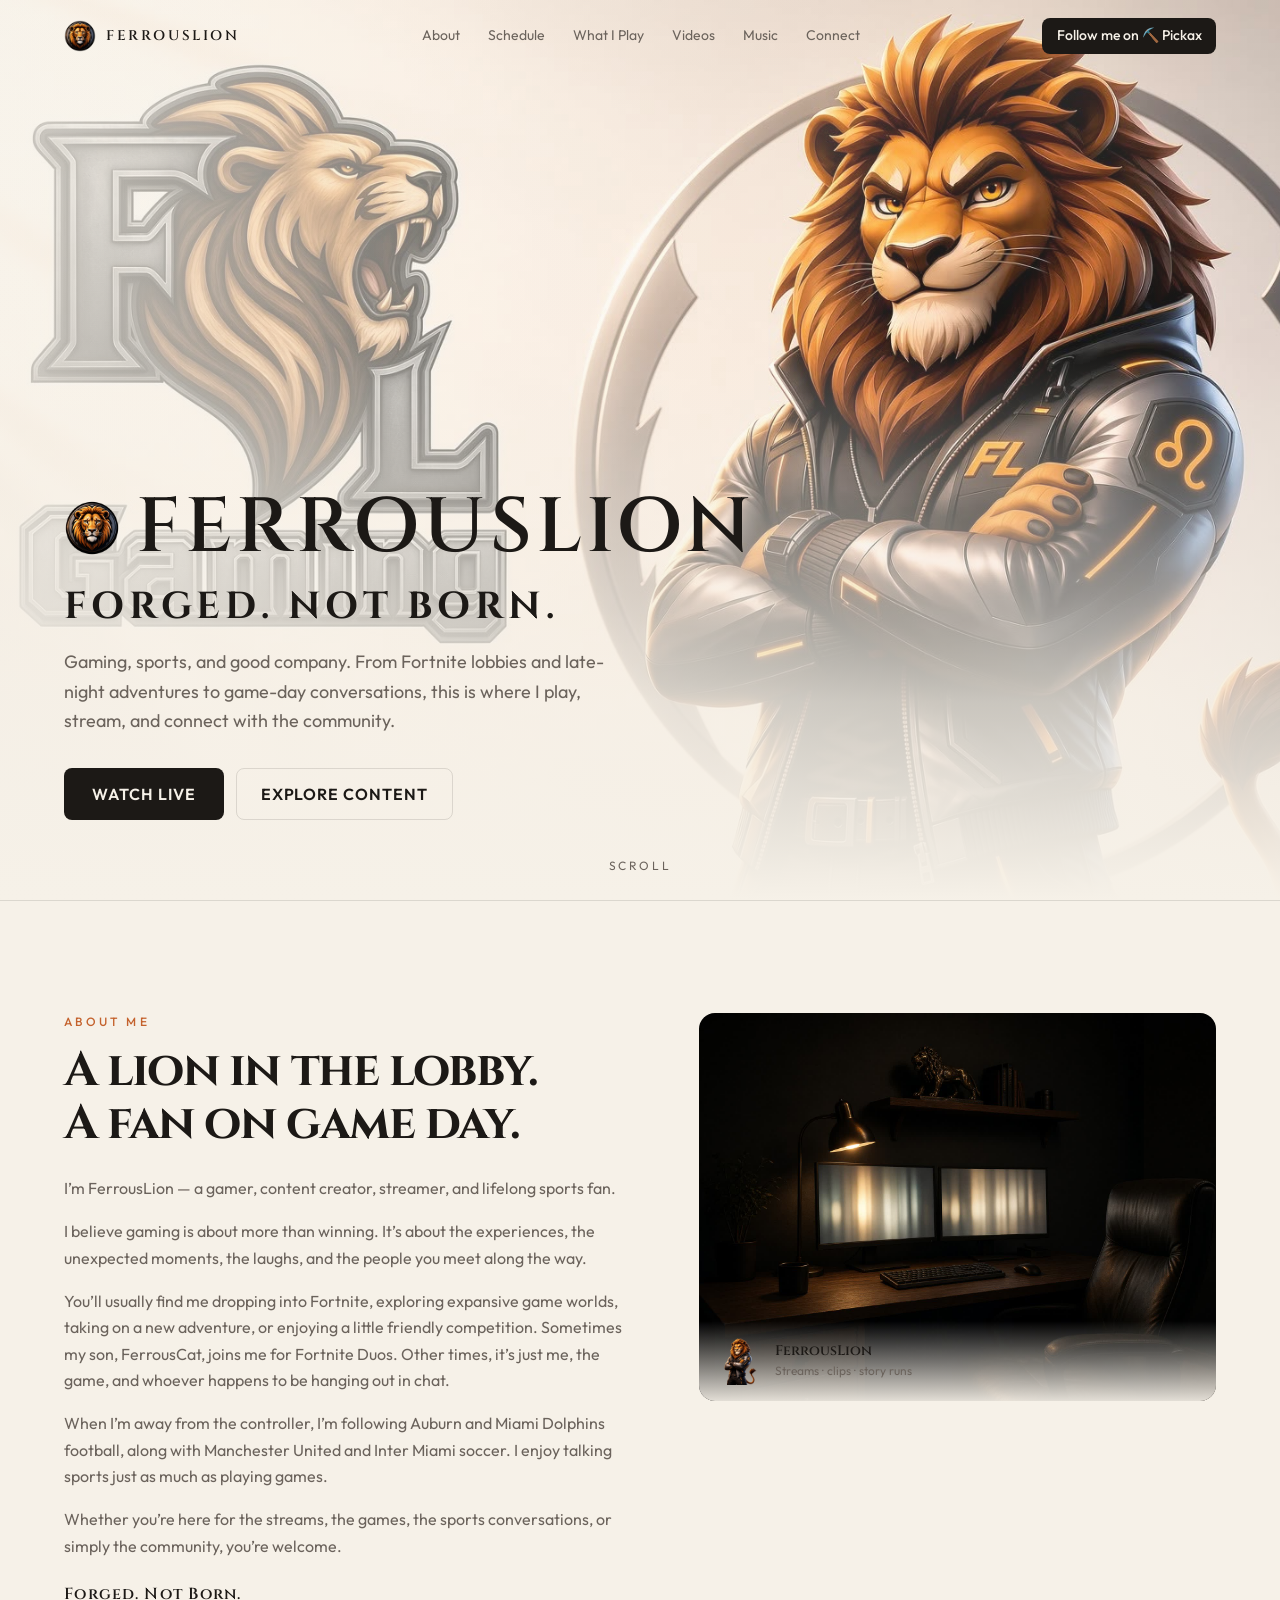
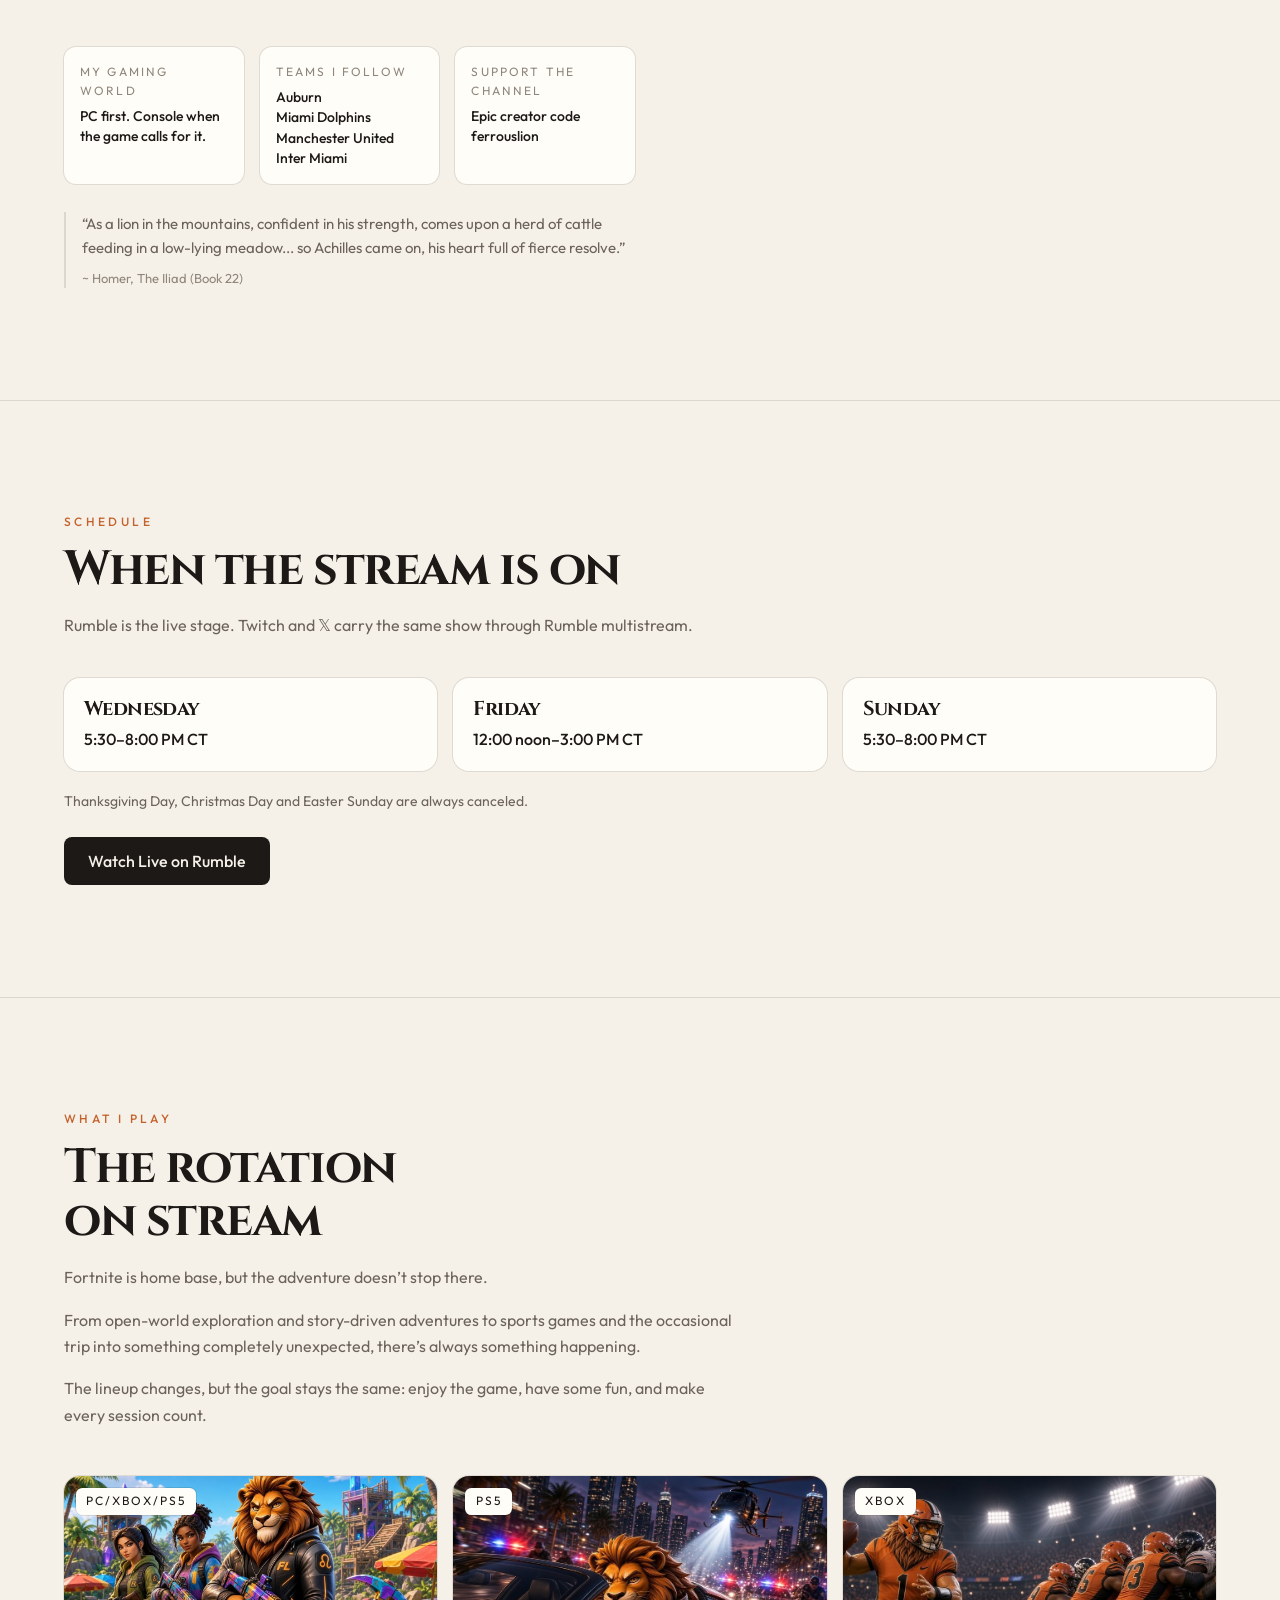
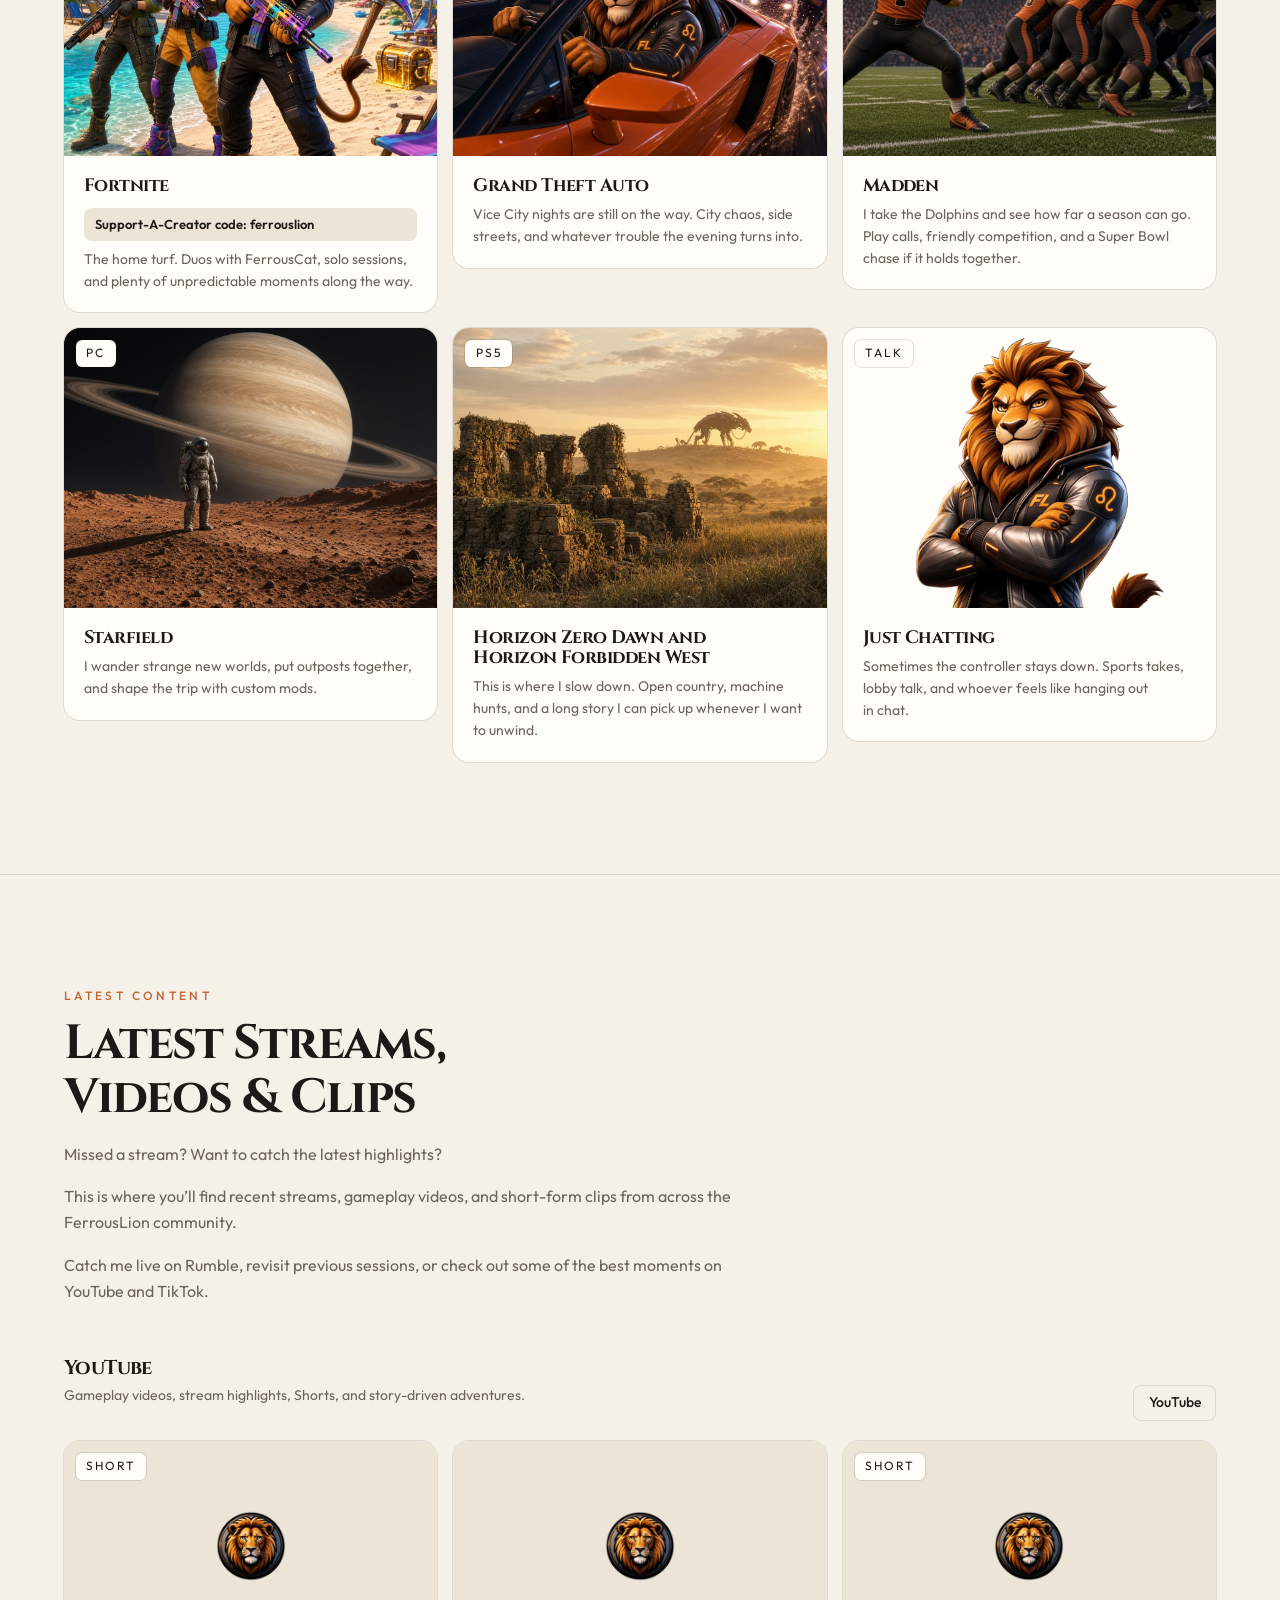
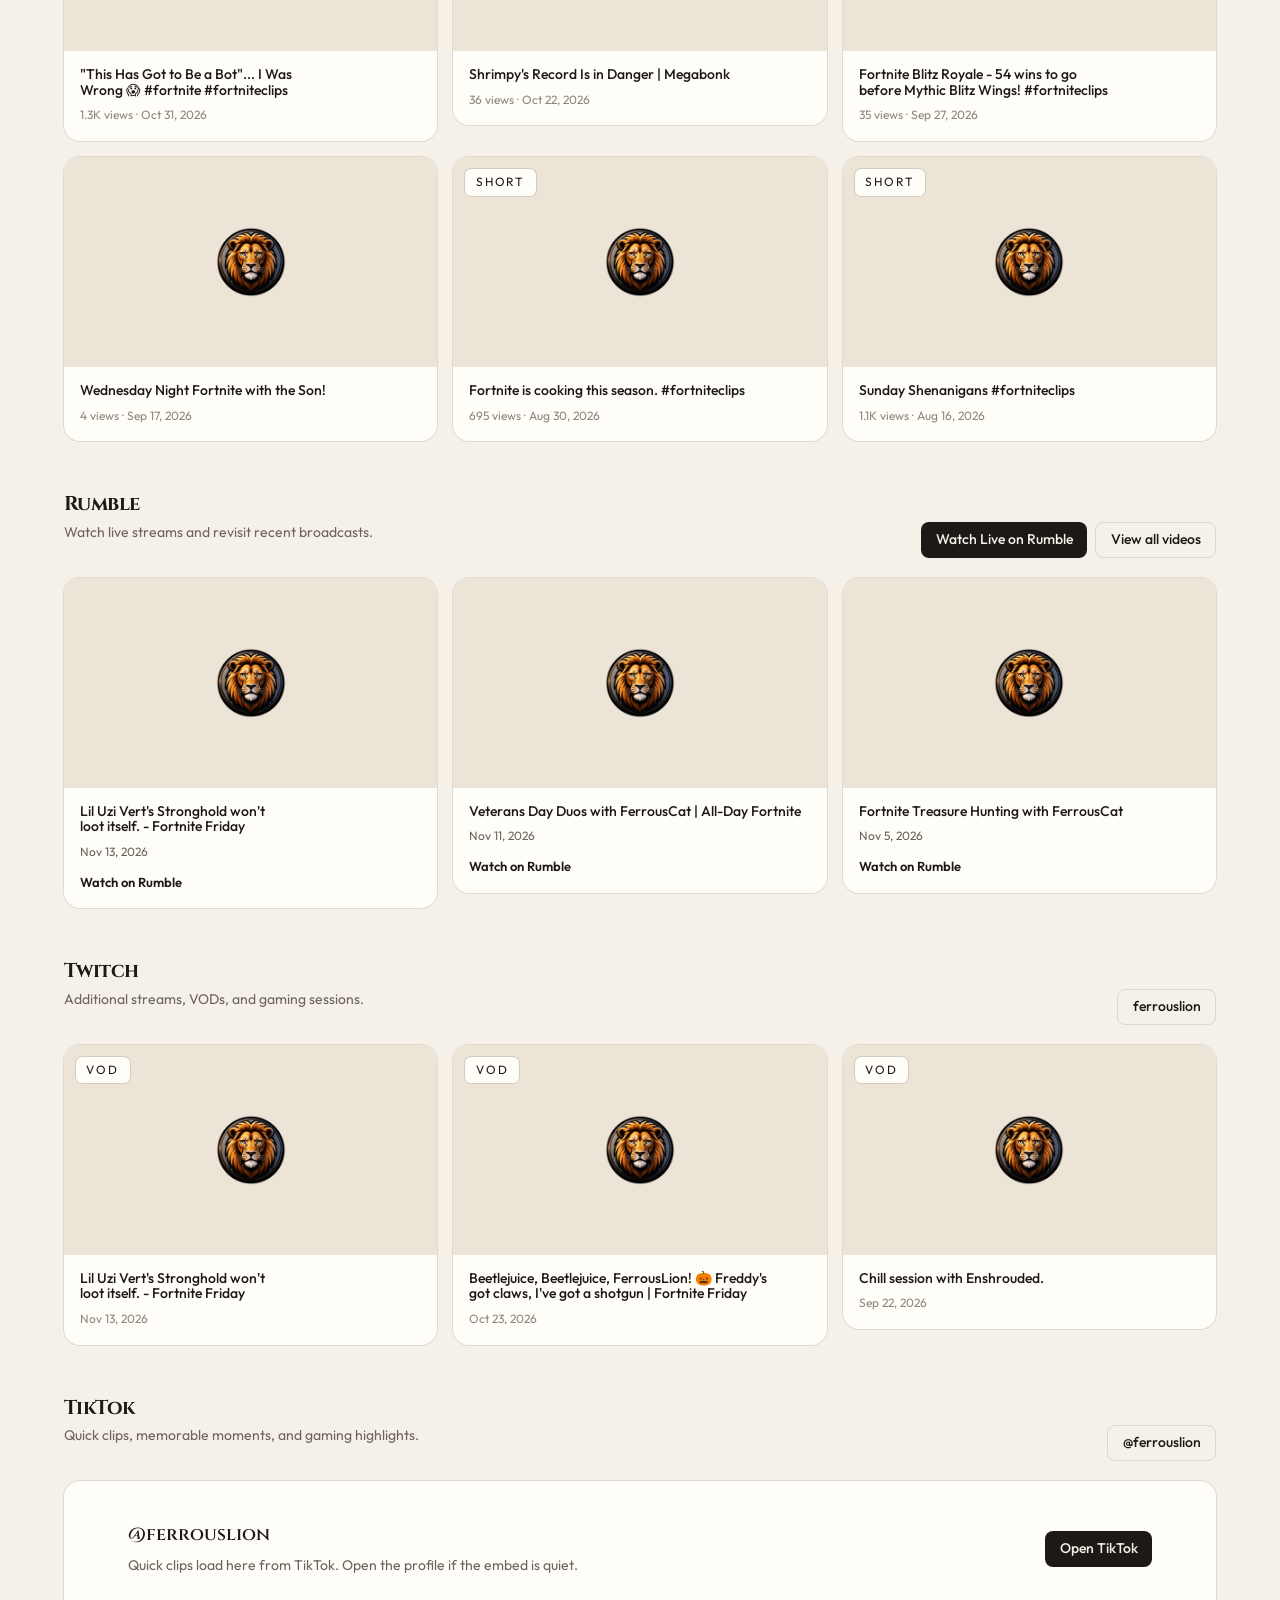
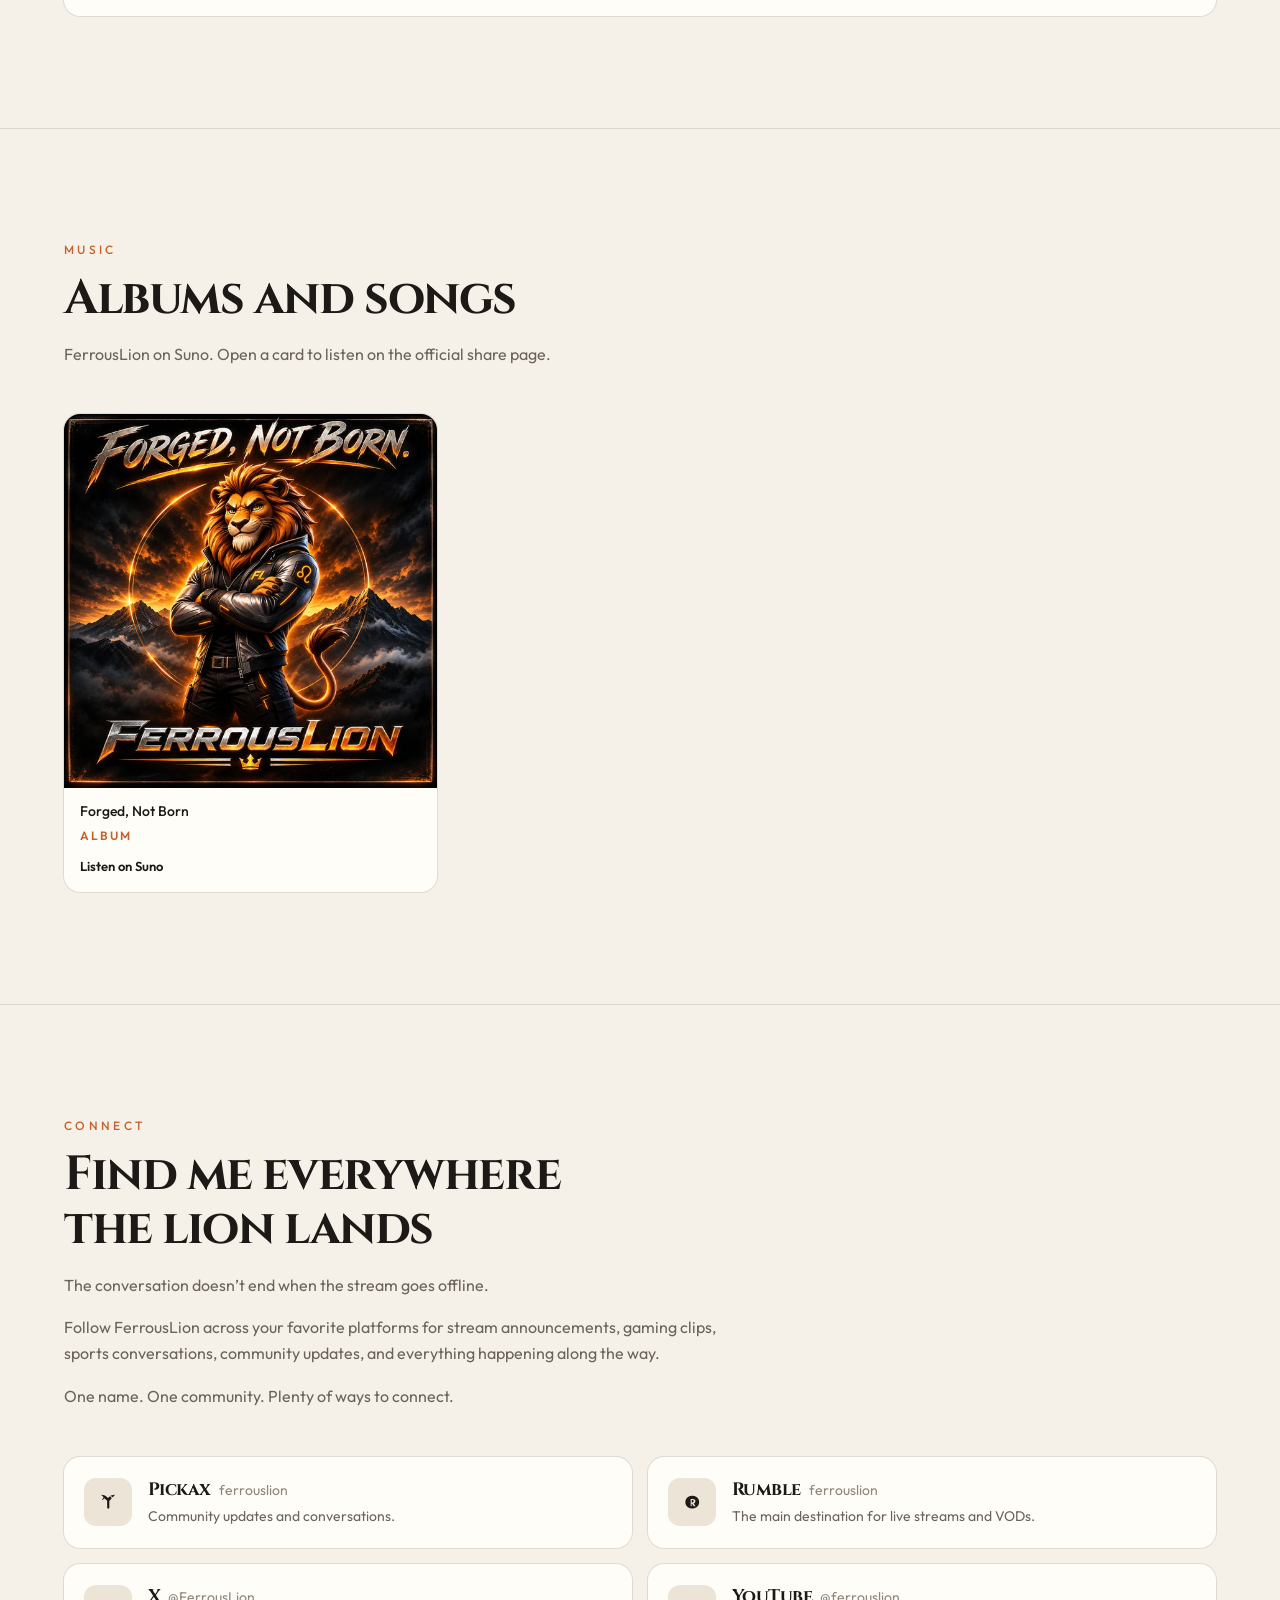
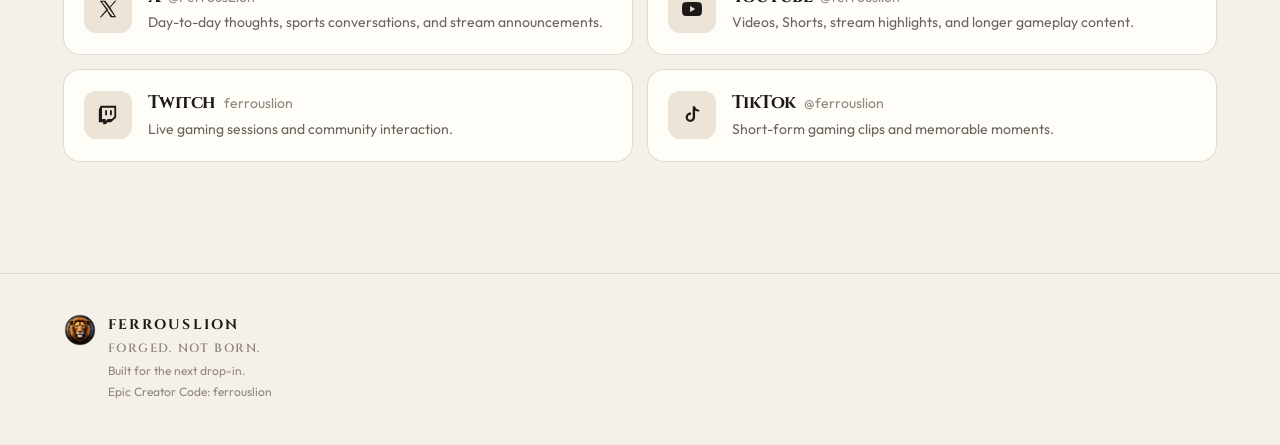
==== commit 1b561636: "Show a one-off Friday notice for GTA 6 on Nov 20, 2026. Reuse the date-gated schedule notice so the " ====
--- a/index.html
+++ b/index.html
@@ -163,10 +163,10 @@
           The slot stays hidden after that Chicago date, so a stale notice never lingers.
           Leave data-date empty when there is no upcoming special or cancellation.
         -->
-        <article class="card hairline schedule-special" id="schedule-special" data-date="2026-11-15" hidden>
+        <article class="card hairline schedule-special" id="schedule-special" data-date="2026-11-20" hidden>
           <p class="kicker">Schedule change</p>
-          <h3>No stream this Sunday</h3>
-          <p>Sun, Nov 15, 2026. The 5:30–8:00 PM CT stream is canceled. Back on the regular schedule Wednesday.</p>
+          <h3>GTA 6 this Friday</h3>
+          <p>Fri, Nov 20, 2026. The 12:00 noon–3:00 PM CT stream is GTA 6 instead of Fortnite, same time.</p>
         </article>
 
         <ul class="schedule-grid">
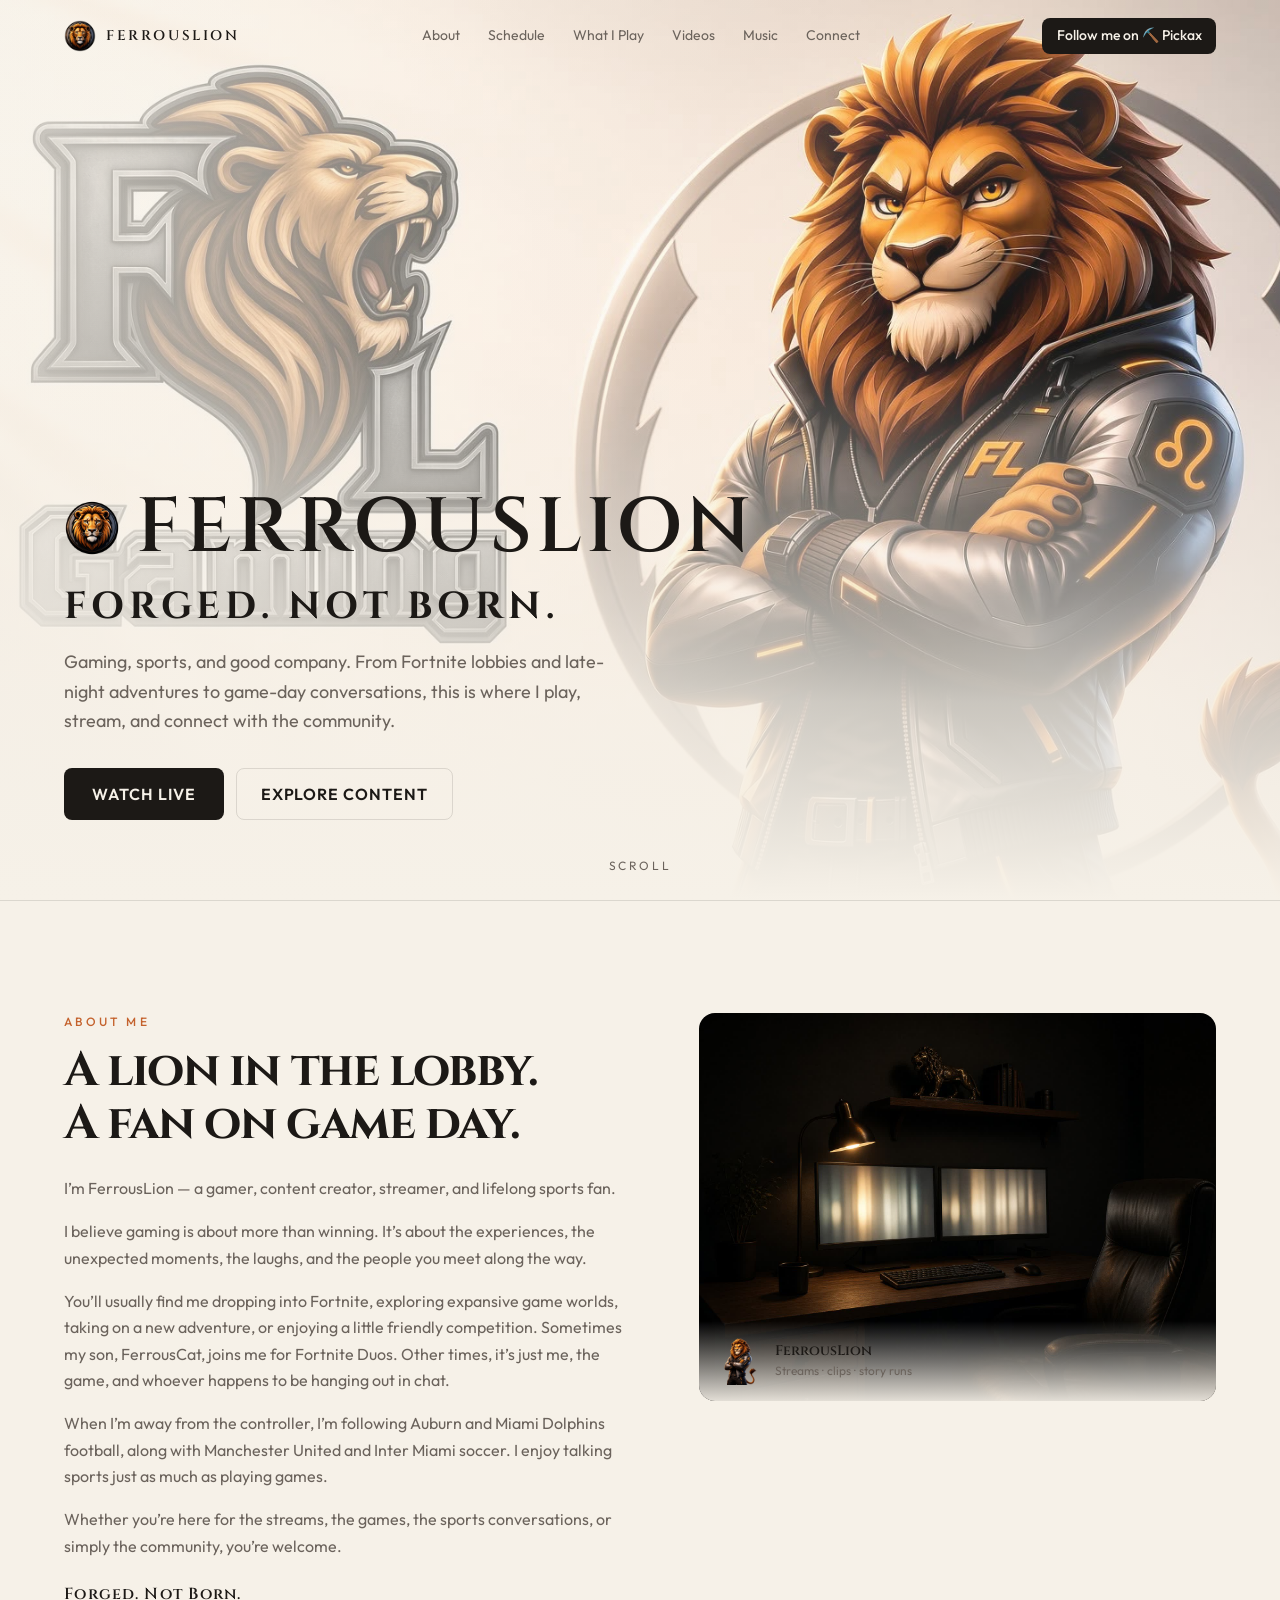
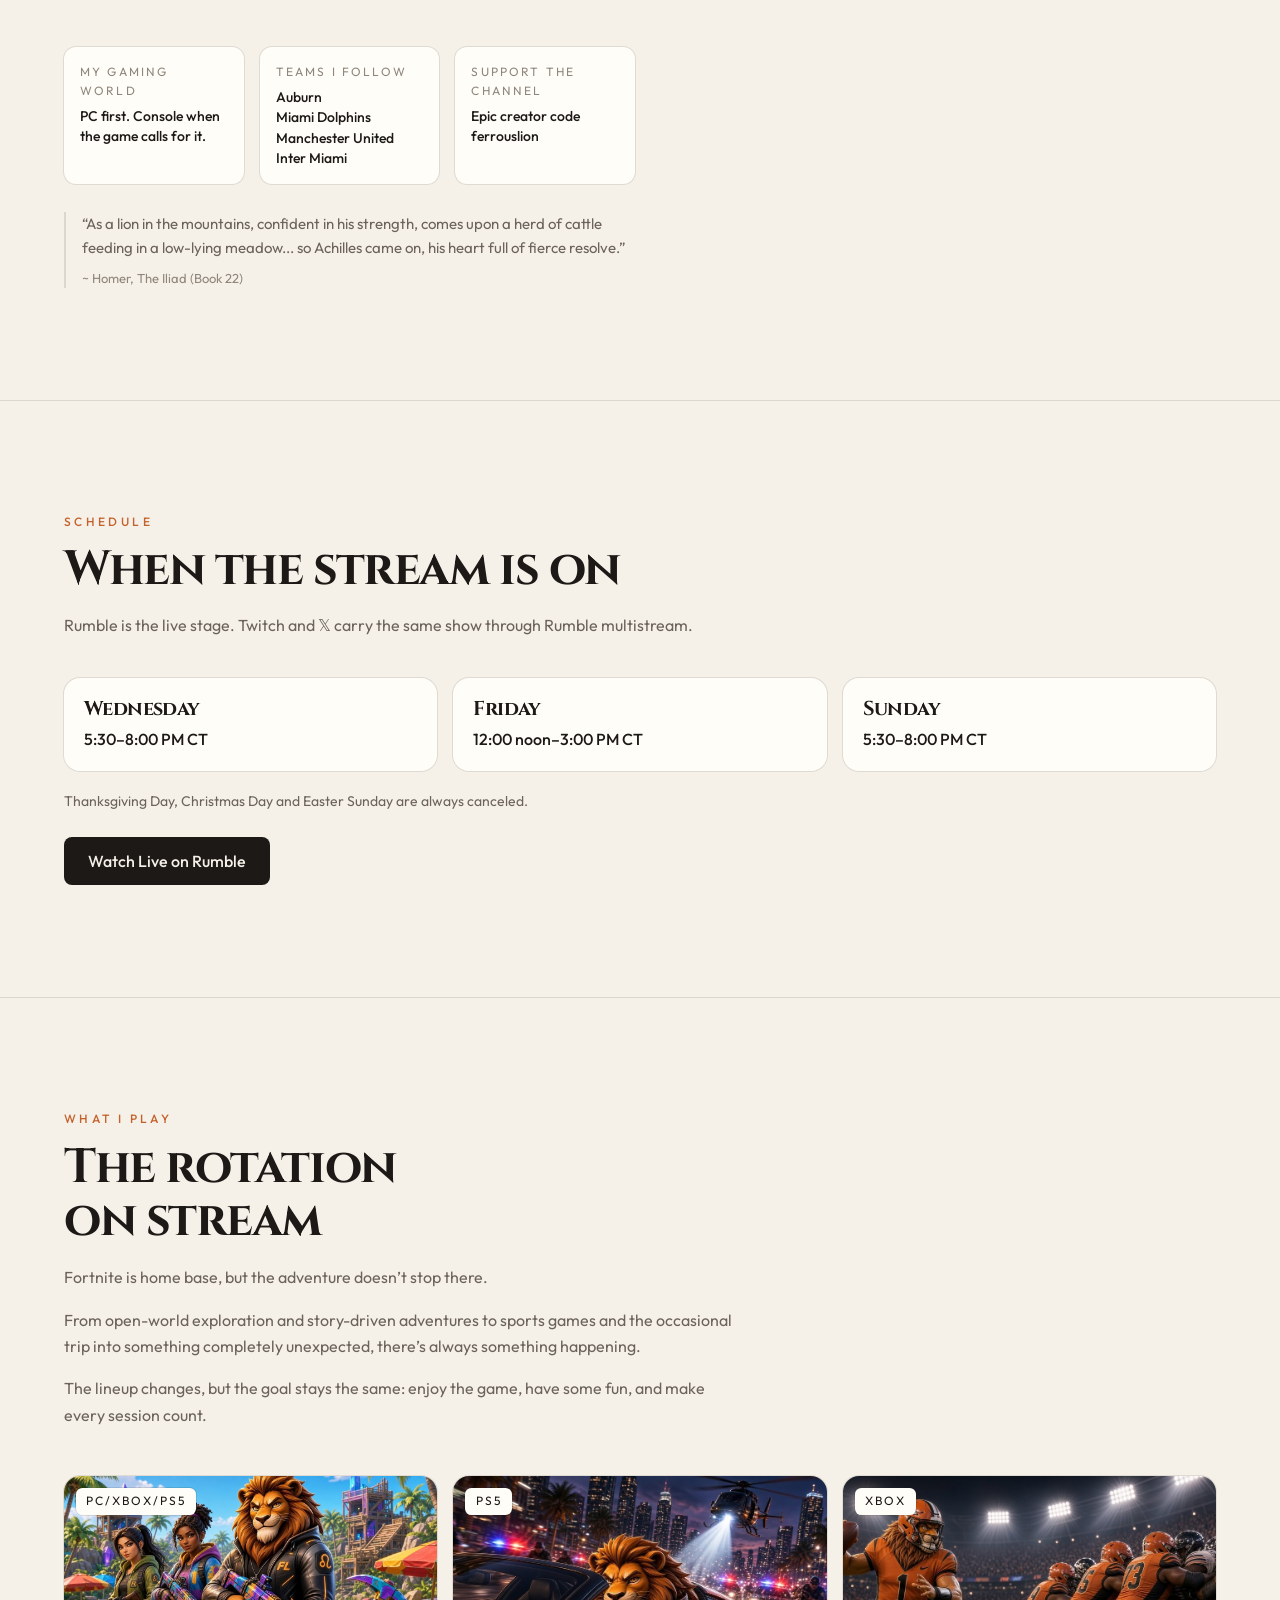
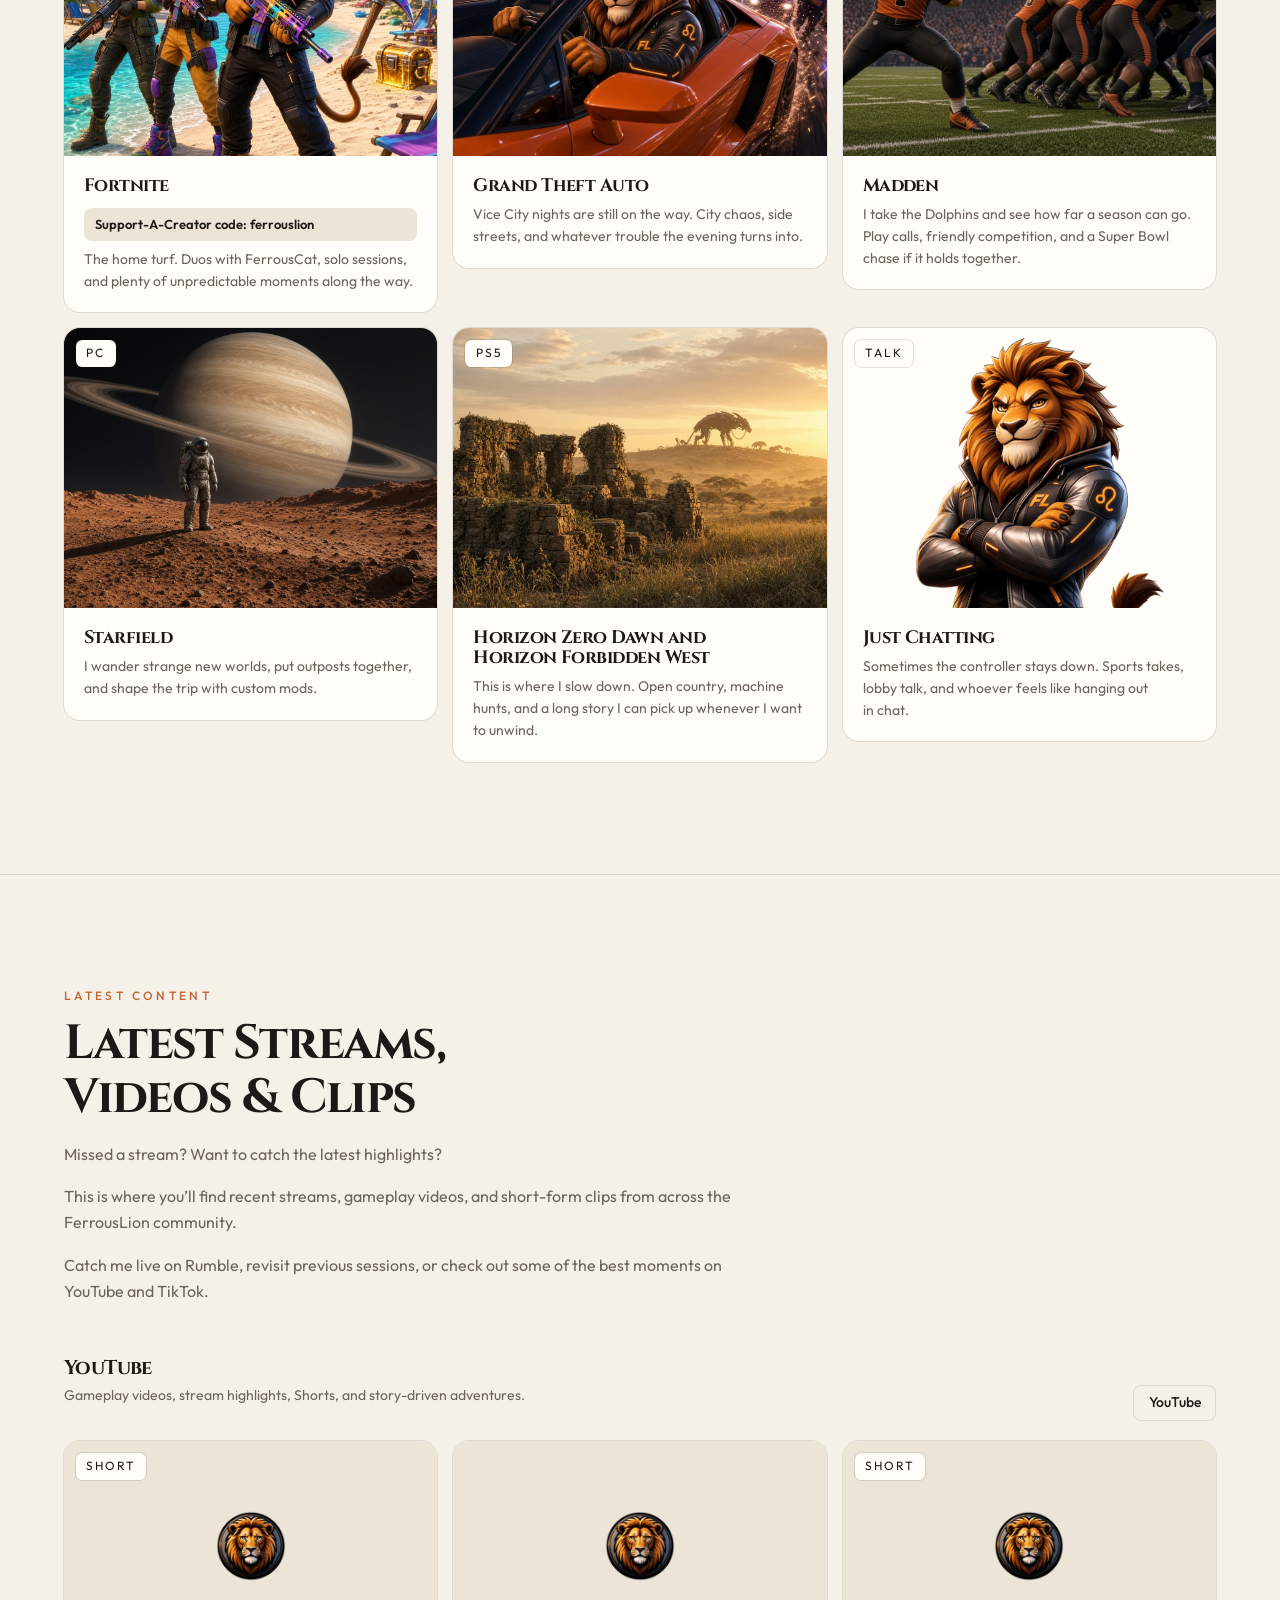
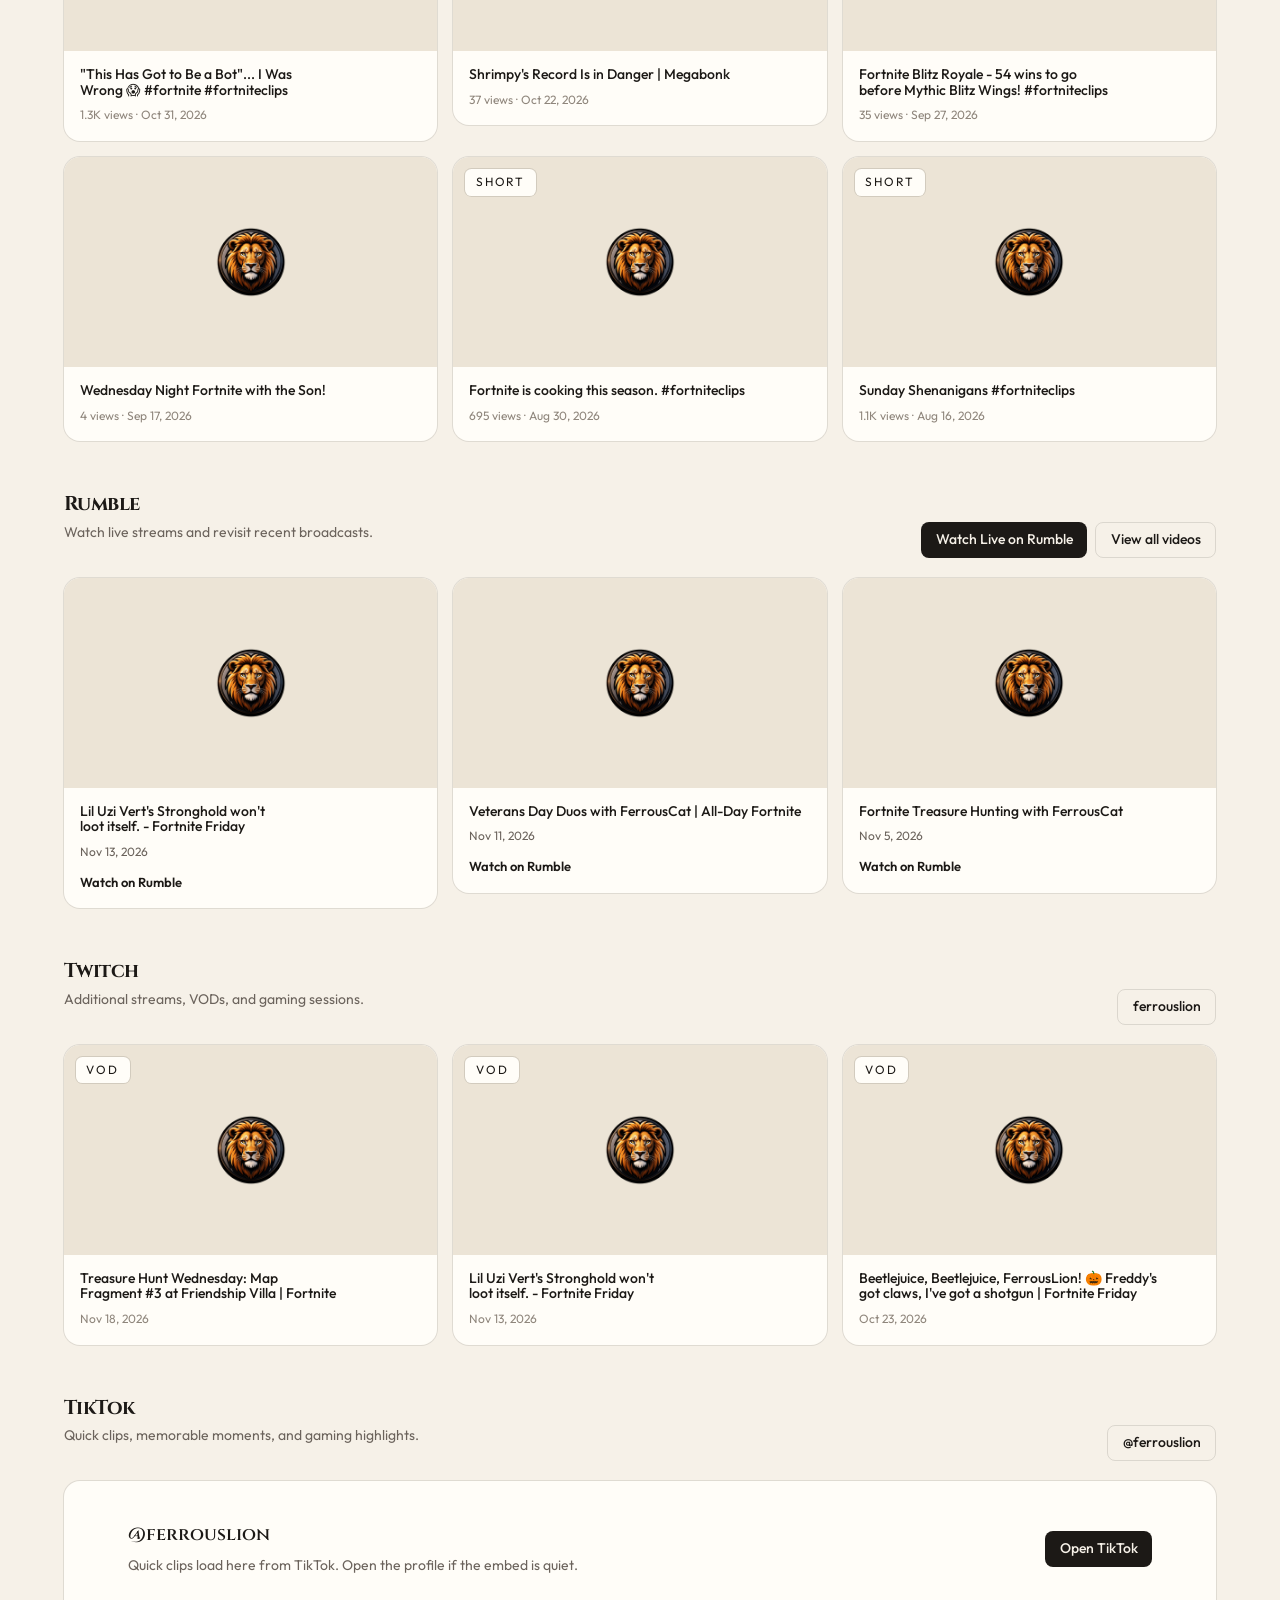
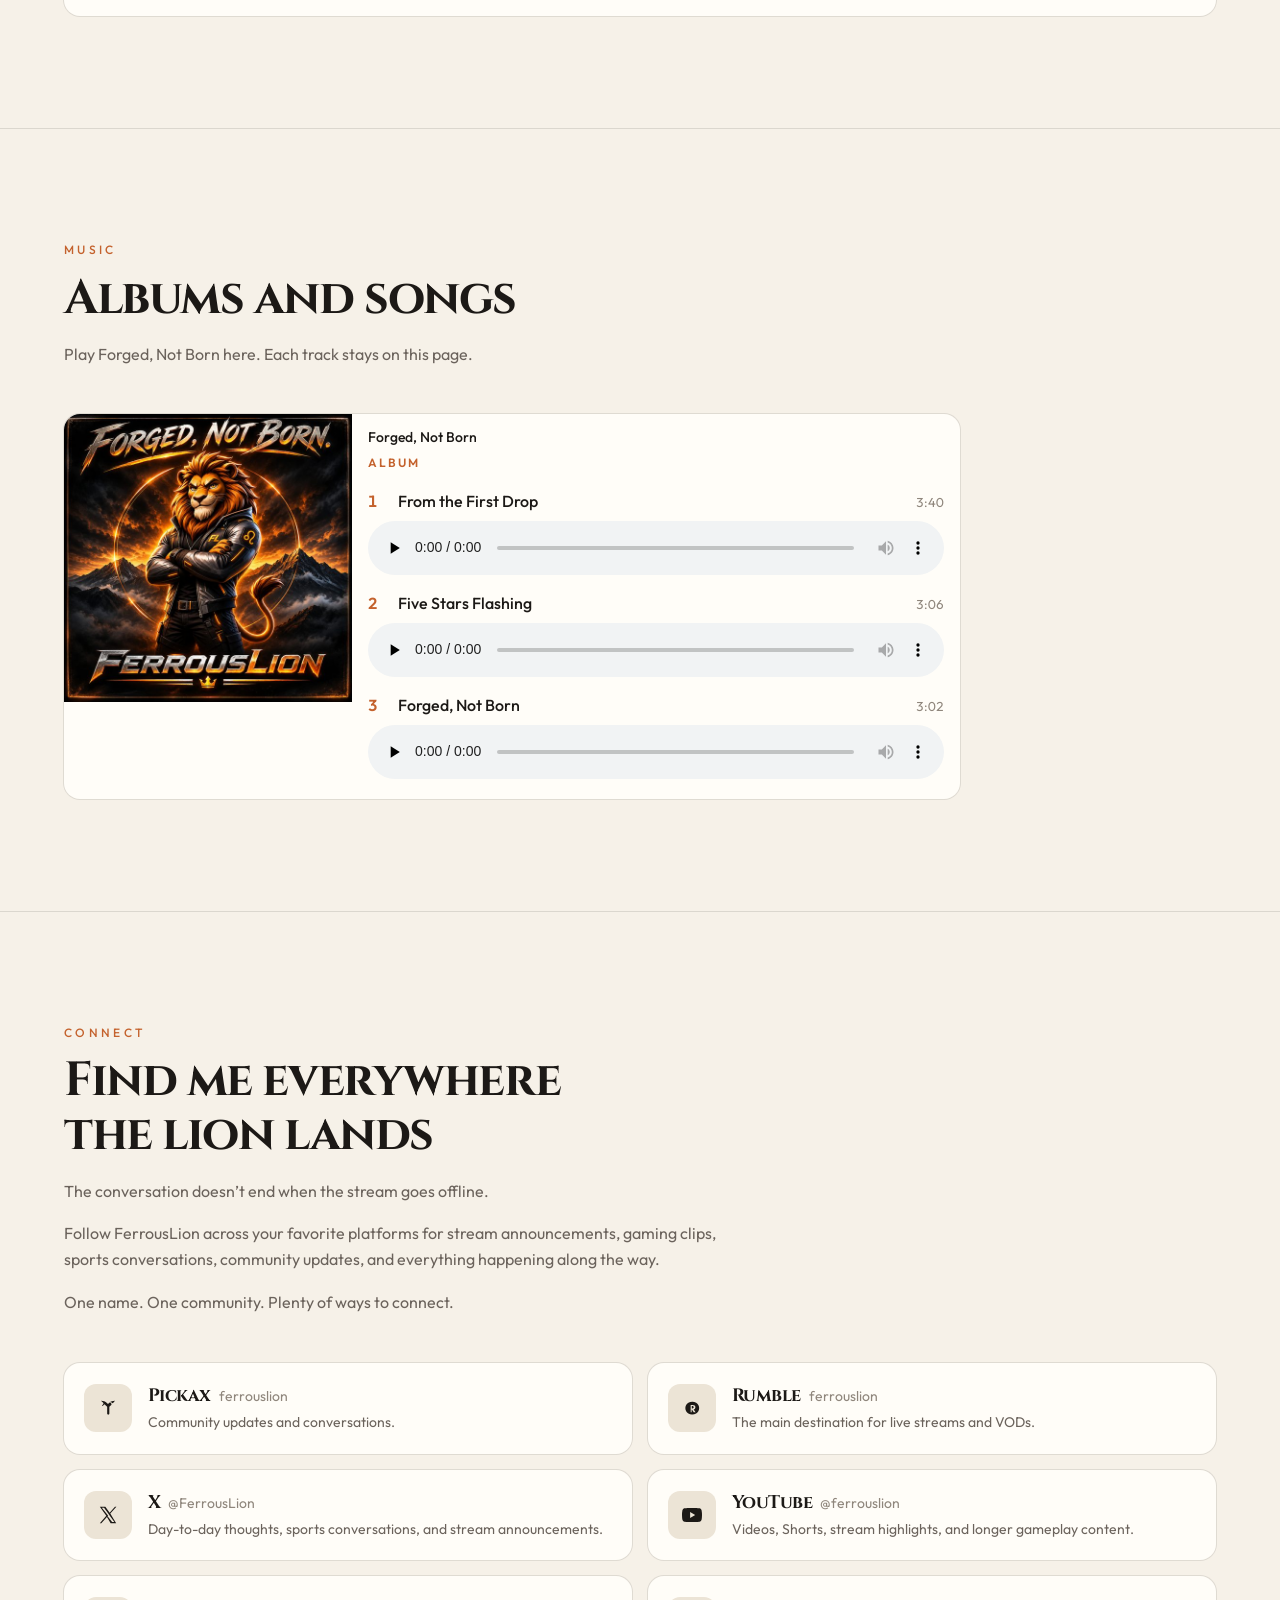
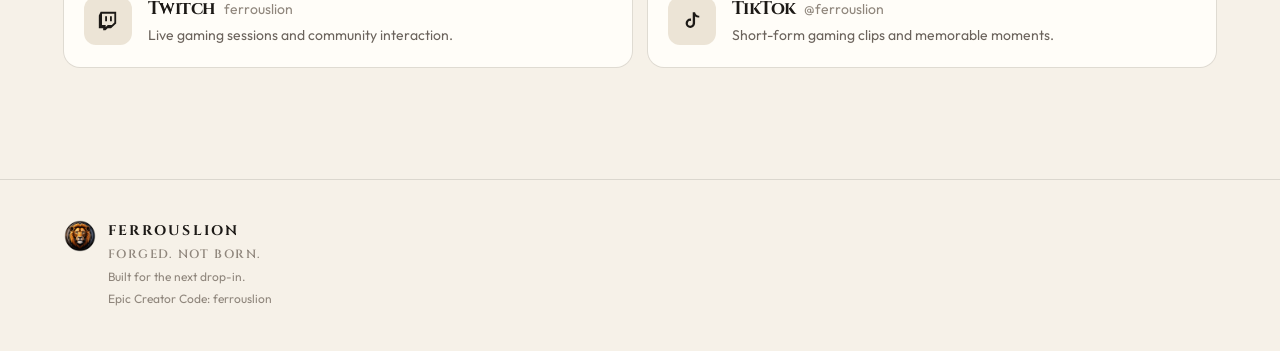
==== commit 8f610bff: "Replace the Suno music link with an on-page audio player. Show the three Forged, Not Born tracks wit" ====
--- a/index.html
+++ b/index.html
@@ -353,20 +353,26 @@
 
     <section class="section" id="music" aria-labelledby="music-title">
       <div class="wrap">
-        <!-- Music on Suno. Edit this JSON only; see docs/suno-music.md.
-             The page does not call Suno. Cover art is a file in this repo. -->
+        <!-- On-page player. The list below is the no-JS fallback.
+             When script runs, it fetches music/catalog.json and rebuilds the
+             tracks from that file. Audio URLs live in #suno-music-data because
+             the catalog schema has no public URL field. -->
         <script type="application/json" id="suno-music-data">
 {
-  "profileUrl": null,
-  "updatedAt": "2026-11-13T02:20:00Z",
-  "items": [
+  "updatedAt": "2026-11-19T09:20:00Z",
+  "releaseId": "forged-not-born",
+  "tracks": [
     {
-      "id": "UaKR3kLXhf8arBJf",
-      "title": "Forged, Not Born",
-      "type": "album",
-      "url": "https://suno.com/s/UaKR3kLXhf8arBJf",
-      "artUrl": "./music/forged-not-born.jpg",
-      "alt": "Forged, Not Born album cover by FerrousLion"
+      "id": "from-the-first-drop",
+      "url": "https://media.ferrouslion.com/playback/forged-not-born/from-the-first-drop/6d61a341fdd869c92d87c1517df8c01268687366d9117ba77d4478370fbb5b7a.mp3"
+    },
+    {
+      "id": "five-stars-flashing",
+      "url": "https://media.ferrouslion.com/playback/forged-not-born/five-stars-flashing/544b3c11dda7b535b6226fd31d5b06ba04a1e27fbc36c1cb73637fcf24d3135f.mp3"
+    },
+    {
+      "id": "forged-not-born",
+      "url": "https://media.ferrouslion.com/playback/forged-not-born/forged-not-born/4e745292733c971e0f51285887f55b98b3b395522c60388c8f8569d2b3f7a32c.mp3"
     }
   ]
 }
@@ -375,11 +381,158 @@
           <div>
             <p class="kicker">Music</p>
             <h2 id="music-title">Albums and songs</h2>
-            <p class="lead">FerrousLion on Suno. Open a card to listen on the official share page.</p>
-          </div>
-          <div class="featured-actions" id="suno-music-actions"></div>
-        </div>
-        <ul class="video-grid music-list" id="suno-music"></ul>
+            <p class="lead">Play Forged, Not Born here. Each track stays on this page.</p>
+          </div>
+        </div>
+        <div class="card hairline music-card music-player" id="music-release">
+          <div class="music-art">
+            <img src="./music/forged-not-born.jpg" width="600" height="600" alt="Forged, Not Born album cover by FerrousLion" decoding="async">
+          </div>
+          <div class="music-player-body">
+            <div class="video-meta">
+              <h3 id="music-release-title">Forged, Not Born</h3>
+              <p class="music-type">Album</p>
+            </div>
+            <ol class="music-tracks" id="music-tracks">
+              <li>
+                <div class="music-track-head">
+                  <span class="music-track-num">1</span>
+                  <span class="music-track-title">From the First Drop</span>
+                  <span class="music-track-time">3:40</span>
+                </div>
+                <audio controls preload="none" src="https://media.ferrouslion.com/playback/forged-not-born/from-the-first-drop/6d61a341fdd869c92d87c1517df8c01268687366d9117ba77d4478370fbb5b7a.mp3" aria-label="Track 1, From the First Drop, 3:40"></audio>
+              </li>
+              <li>
+                <div class="music-track-head">
+                  <span class="music-track-num">2</span>
+                  <span class="music-track-title">Five Stars Flashing</span>
+                  <span class="music-track-time">3:06</span>
+                </div>
+                <audio controls preload="none" src="https://media.ferrouslion.com/playback/forged-not-born/five-stars-flashing/544b3c11dda7b535b6226fd31d5b06ba04a1e27fbc36c1cb73637fcf24d3135f.mp3" aria-label="Track 2, Five Stars Flashing, 3:06"></audio>
+              </li>
+              <li>
+                <div class="music-track-head">
+                  <span class="music-track-num">3</span>
+                  <span class="music-track-title">Forged, Not Born</span>
+                  <span class="music-track-time">3:02</span>
+                </div>
+                <audio controls preload="none" src="https://media.ferrouslion.com/playback/forged-not-born/forged-not-born/4e745292733c971e0f51285887f55b98b3b395522c60388c8f8569d2b3f7a32c.mp3" aria-label="Track 3, Forged, Not Born, 3:02"></audio>
+              </li>
+            </ol>
+          </div>
+        </div>
+        <script>
+          (function () {
+            var list = document.getElementById("music-tracks");
+            var dataEl = document.getElementById("suno-music-data");
+            if (!list || !dataEl) return;
+
+            function plain(value) {
+              if (typeof value !== "string") return "";
+              var text = value.trim();
+              if (!text || text.length > 300 || /[\u0000-\u001f\u007f]/.test(text)) return "";
+              return text;
+            }
+
+            function clock(seconds) {
+              if (typeof seconds !== "number" || !Number.isInteger(seconds) || seconds < 1 || seconds > 14400) return "";
+              var minutes = Math.floor(seconds / 60);
+              var remain = seconds % 60;
+              return minutes + ":" + (remain < 10 ? "0" : "") + remain;
+            }
+
+            function audioURL(value) {
+              var url;
+              try {
+                url = new URL(value);
+              } catch (err) {
+                return "";
+              }
+              if (url.protocol !== "https:" || url.hostname !== "media.ferrouslion.com") return "";
+              if (!/^\/playback\/[a-z0-9]+(?:-[a-z0-9]+)*\/[a-z0-9]+(?:-[a-z0-9]+)*\/[0-9a-f]{64}\.mp3$/.test(url.pathname)) return "";
+              if (url.search || url.hash) return "";
+              return url.href;
+            }
+
+            function urlMap(data) {
+              var map = {};
+              if (!data || !Array.isArray(data.tracks)) return map;
+              data.tracks.forEach(function (row) {
+                if (!row || typeof row.id !== "string") return;
+                var src = audioURL(row.url);
+                if (src) map[row.id] = src;
+              });
+              return map;
+            }
+
+            function trackRow(track, urls) {
+              if (!track || track.example === true) return null;
+              var id = typeof track.id === "string" ? track.id : "";
+              var title = plain(track.title);
+              var number = track.trackNumber;
+              var src = urls[id];
+              if (!id || !title || !src || typeof number !== "number" || !Number.isInteger(number) || number < 1) return null;
+              var time = clock(track.durationSeconds);
+              var li = document.createElement("li");
+              var head = document.createElement("div");
+              head.className = "music-track-head";
+              var num = document.createElement("span");
+              num.className = "music-track-num";
+              num.textContent = String(number);
+              var name = document.createElement("span");
+              name.className = "music-track-title";
+              name.textContent = title;
+              head.append(num, name);
+              if (time) {
+                var stamp = document.createElement("span");
+                stamp.className = "music-track-time";
+                stamp.textContent = time;
+                head.append(stamp);
+              }
+              var audio = document.createElement("audio");
+              audio.controls = true;
+              audio.preload = "none";
+              audio.src = src;
+              audio.setAttribute("aria-label", "Track " + number + ", " + title + (time ? ", " + time : ""));
+              li.append(head, audio);
+              return li;
+            }
+
+            var page;
+            try {
+              page = JSON.parse(dataEl.textContent);
+            } catch (err) {
+              return;
+            }
+            var releaseId = page && typeof page.releaseId === "string" ? page.releaseId : "";
+            var urls = urlMap(page);
+            if (!releaseId) return;
+
+            fetch("./music/catalog.json", { credentials: "same-origin" })
+              .then(function (response) {
+                if (!response.ok) throw new Error("catalog");
+                return response.json();
+              })
+              .then(function (catalog) {
+                if (!catalog || !Array.isArray(catalog.releases)) return;
+                var matches = catalog.releases.filter(function (row) {
+                  return row && row.id === releaseId && Array.isArray(row.tracks);
+                });
+                if (matches.length !== 1 || matches[0].tracks.length === 0) return;
+                var release = matches[0];
+                var rows = release.tracks.map(function (track) {
+                  return trackRow(track, urls);
+                });
+                if (rows.some(function (row) { return !row; }) || rows.length !== release.tracks.length) return;
+                if (Array.prototype.some.call(list.querySelectorAll("audio"), function (audio) { return !audio.paused; })) return;
+                var title = plain(release.title);
+                var heading = document.getElementById("music-release-title");
+                if (title && heading) heading.textContent = title;
+                list.replaceChildren.apply(list, rows);
+              })
+              .catch(function () {});
+          })();
+        </script>
       </div>
     </section>
 
--- a/styles.css
+++ b/styles.css
@@ -693,6 +693,46 @@
   text-decoration: underline;
   text-underline-offset: 0.2em;
 }
+.music-player {
+  margin-top: 3rem;
+  max-width: 56rem;
+  display: grid;
+}
+@media (min-width: 800px) {
+  .music-player { grid-template-columns: minmax(12rem, 18rem) minmax(0, 1fr); }
+}
+.music-player .music-art { min-width: 0; }
+.music-tracks {
+  list-style: none;
+  margin: 0;
+  padding: 0 1rem 1.25rem;
+  display: grid;
+  gap: 1rem;
+}
+.music-track-head {
+  display: flex;
+  align-items: baseline;
+  gap: 0.65rem;
+}
+.music-track-num {
+  flex: 0 0 auto;
+  min-width: 1.25rem;
+  color: var(--accent);
+  font-weight: 600;
+  font-variant-numeric: tabular-nums;
+}
+.music-track-title { flex: 1 1 auto; font-weight: 500; }
+.music-track-time {
+  flex: 0 0 auto;
+  color: var(--faint);
+  font-size: 0.8125rem;
+  font-variant-numeric: tabular-nums;
+}
+.music-tracks audio {
+  display: block;
+  width: 100%;
+  margin-top: 0.45rem;
+}
 .tiktok-card {
   margin-top: 2rem;
   border-radius: 1rem;
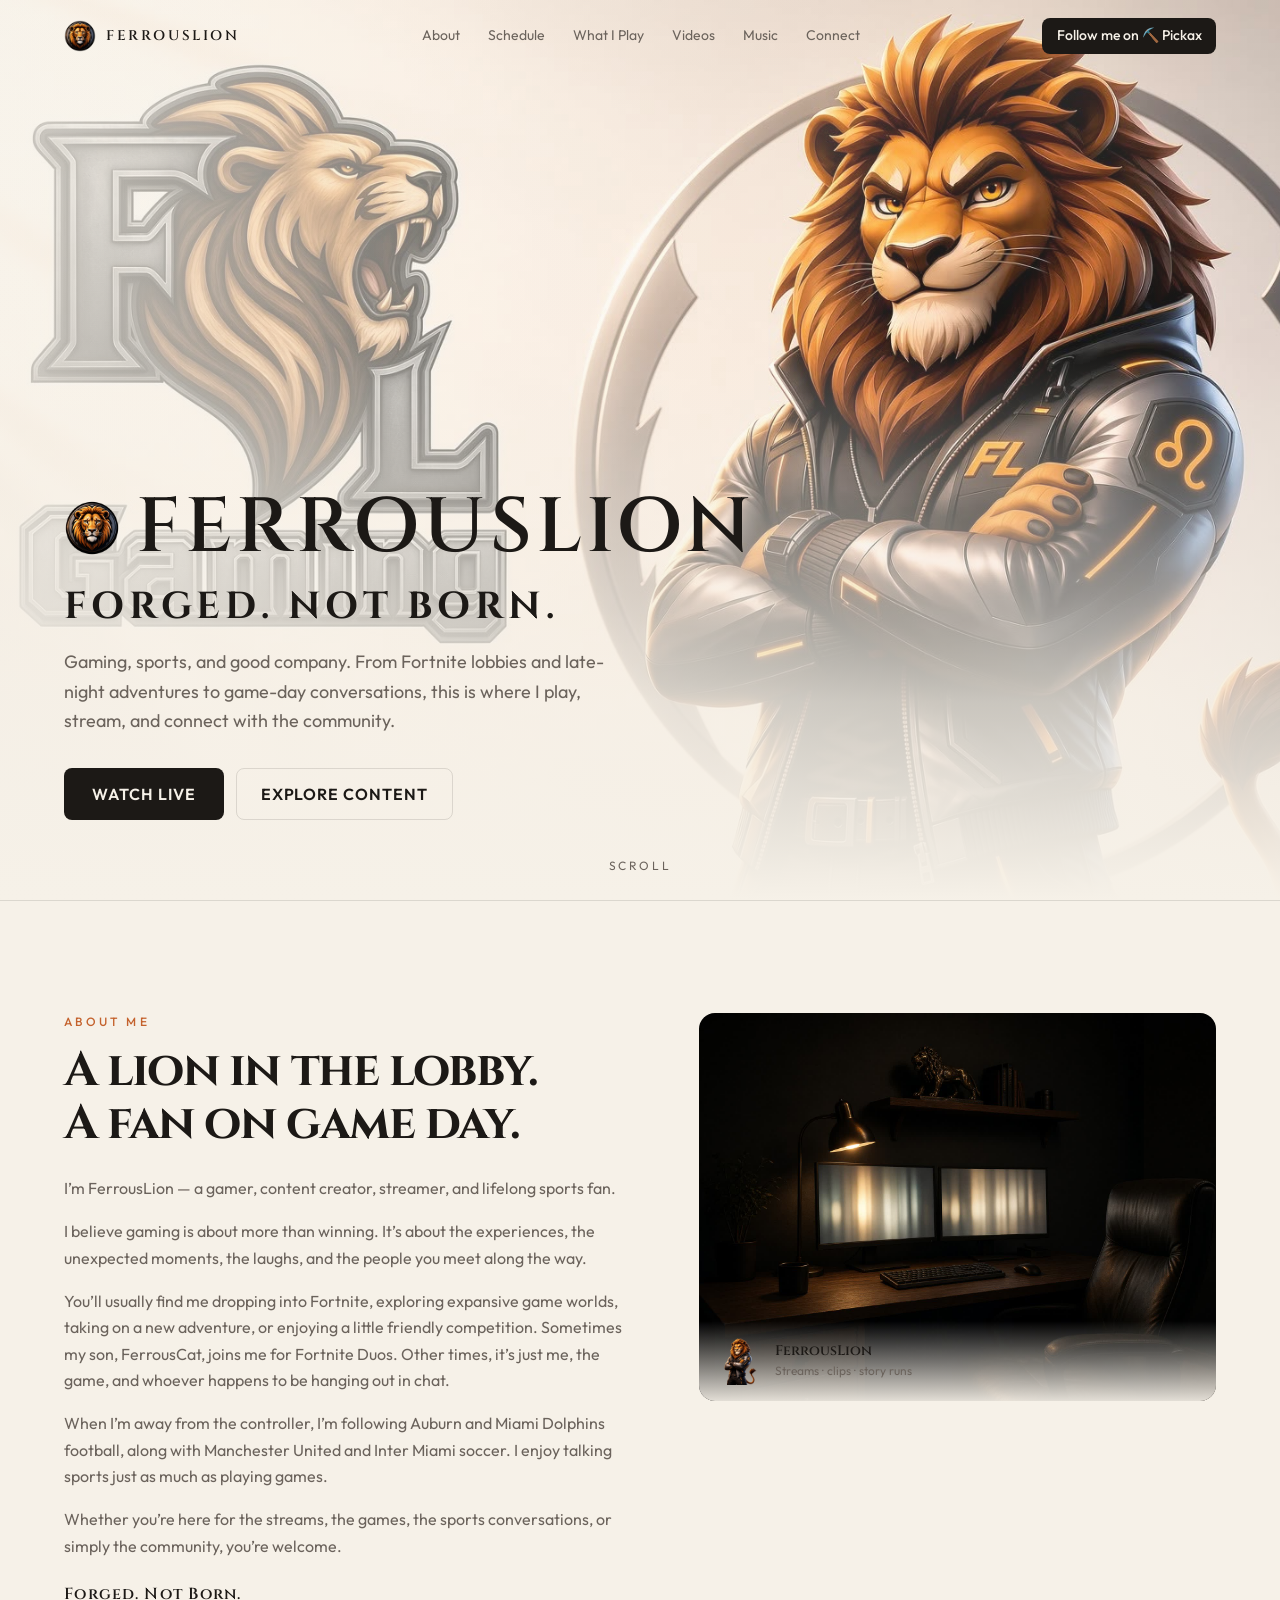
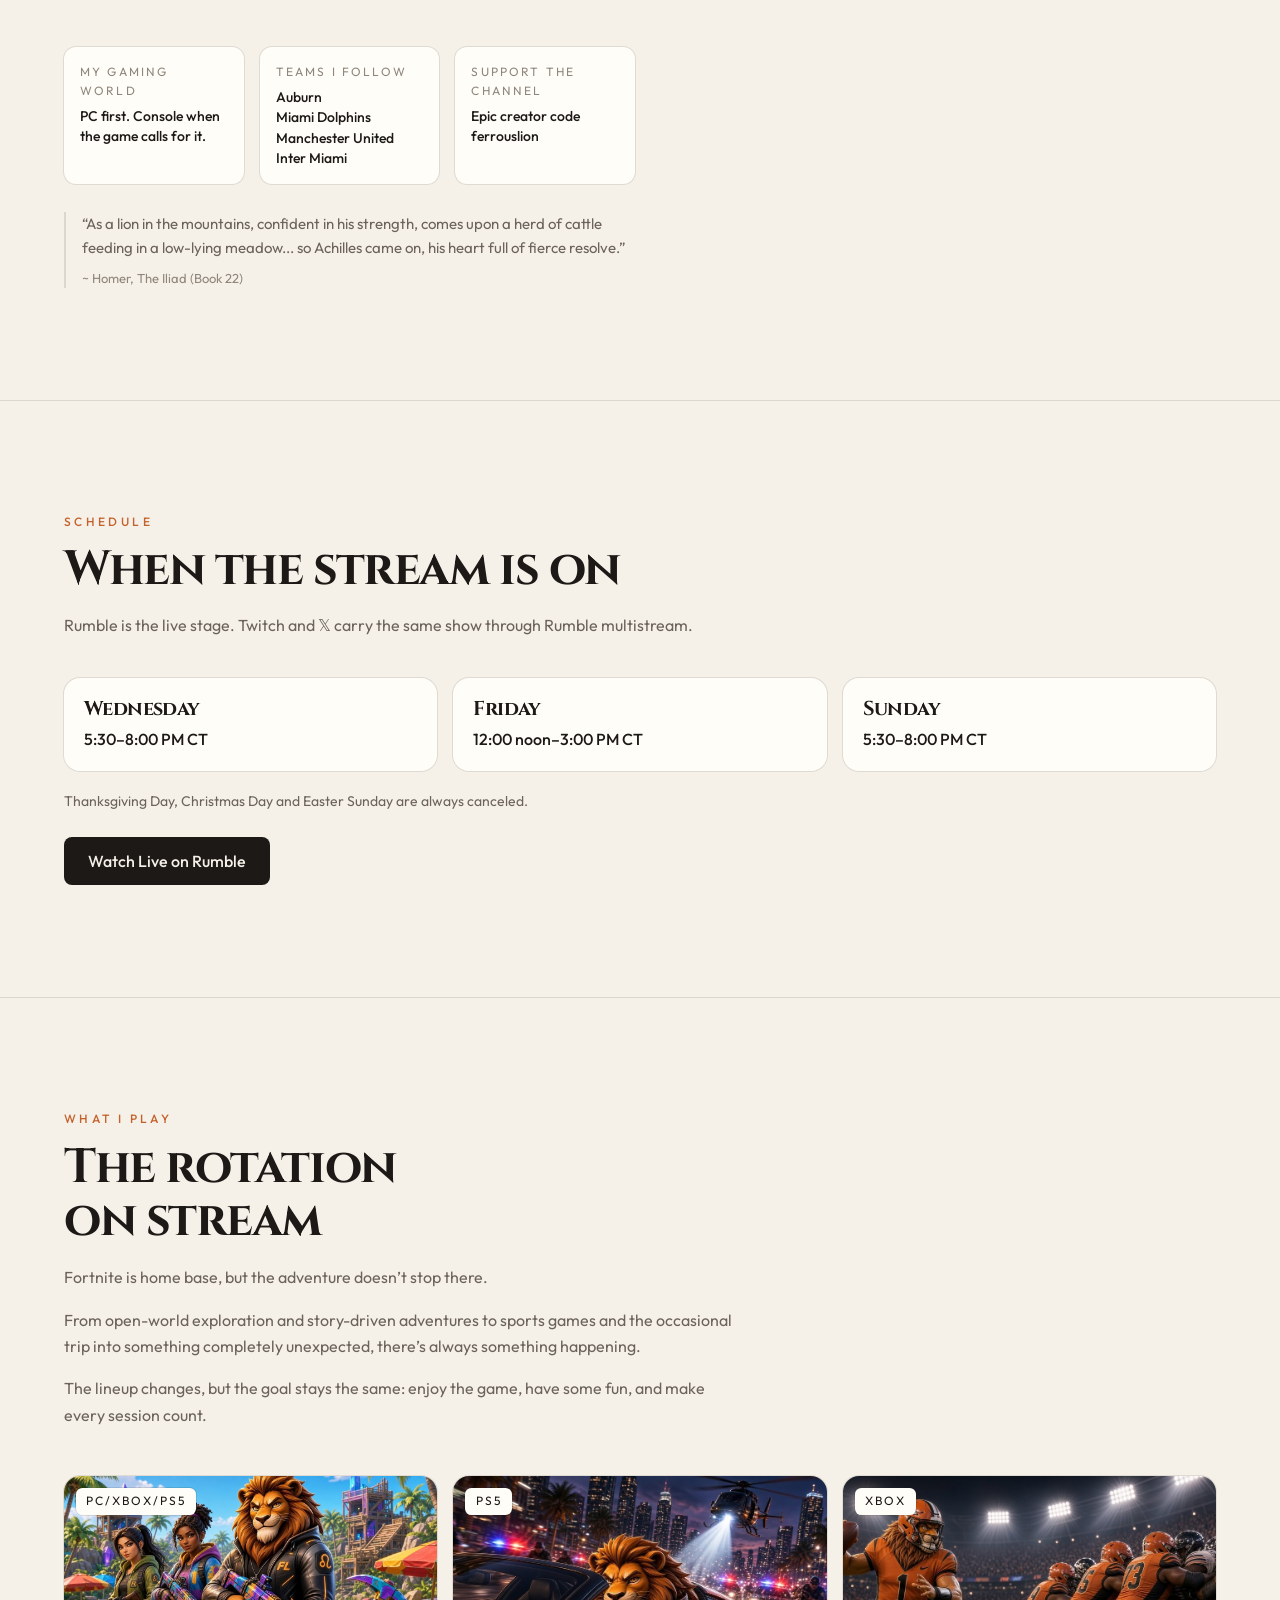
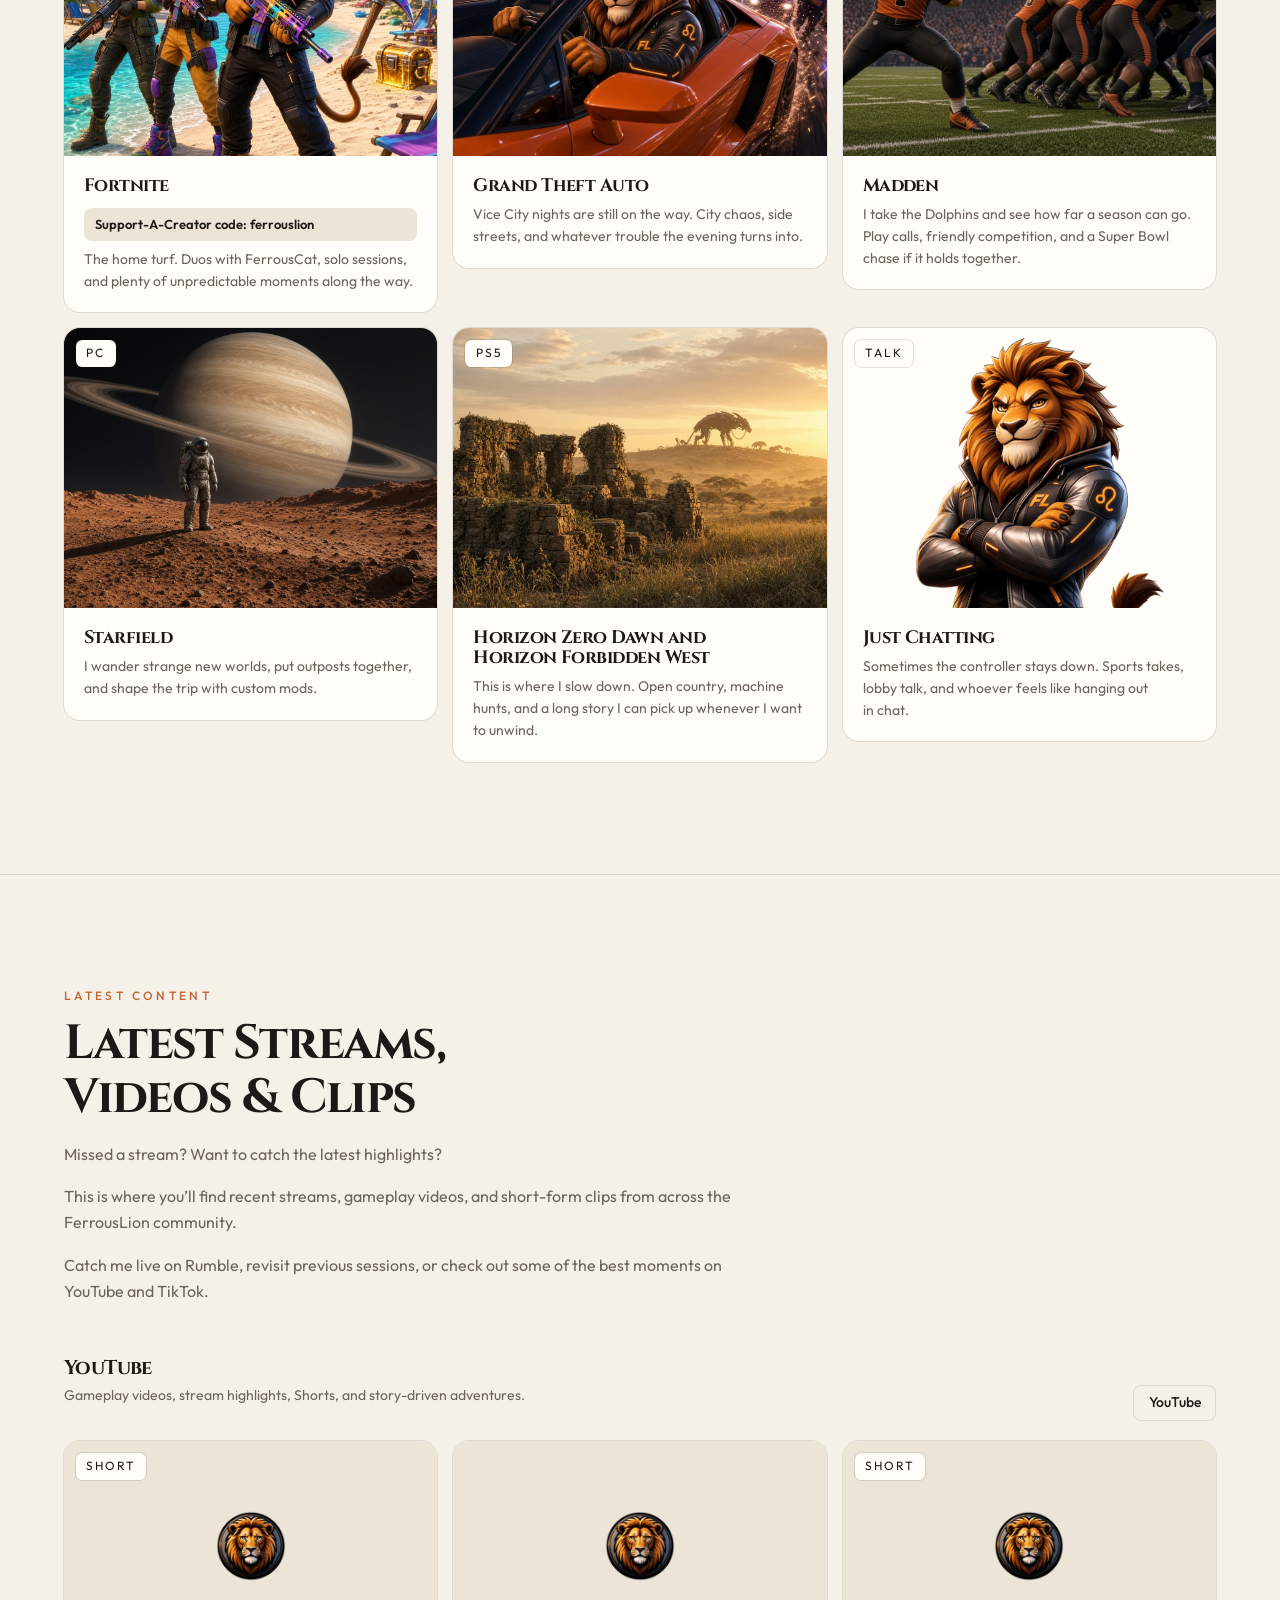
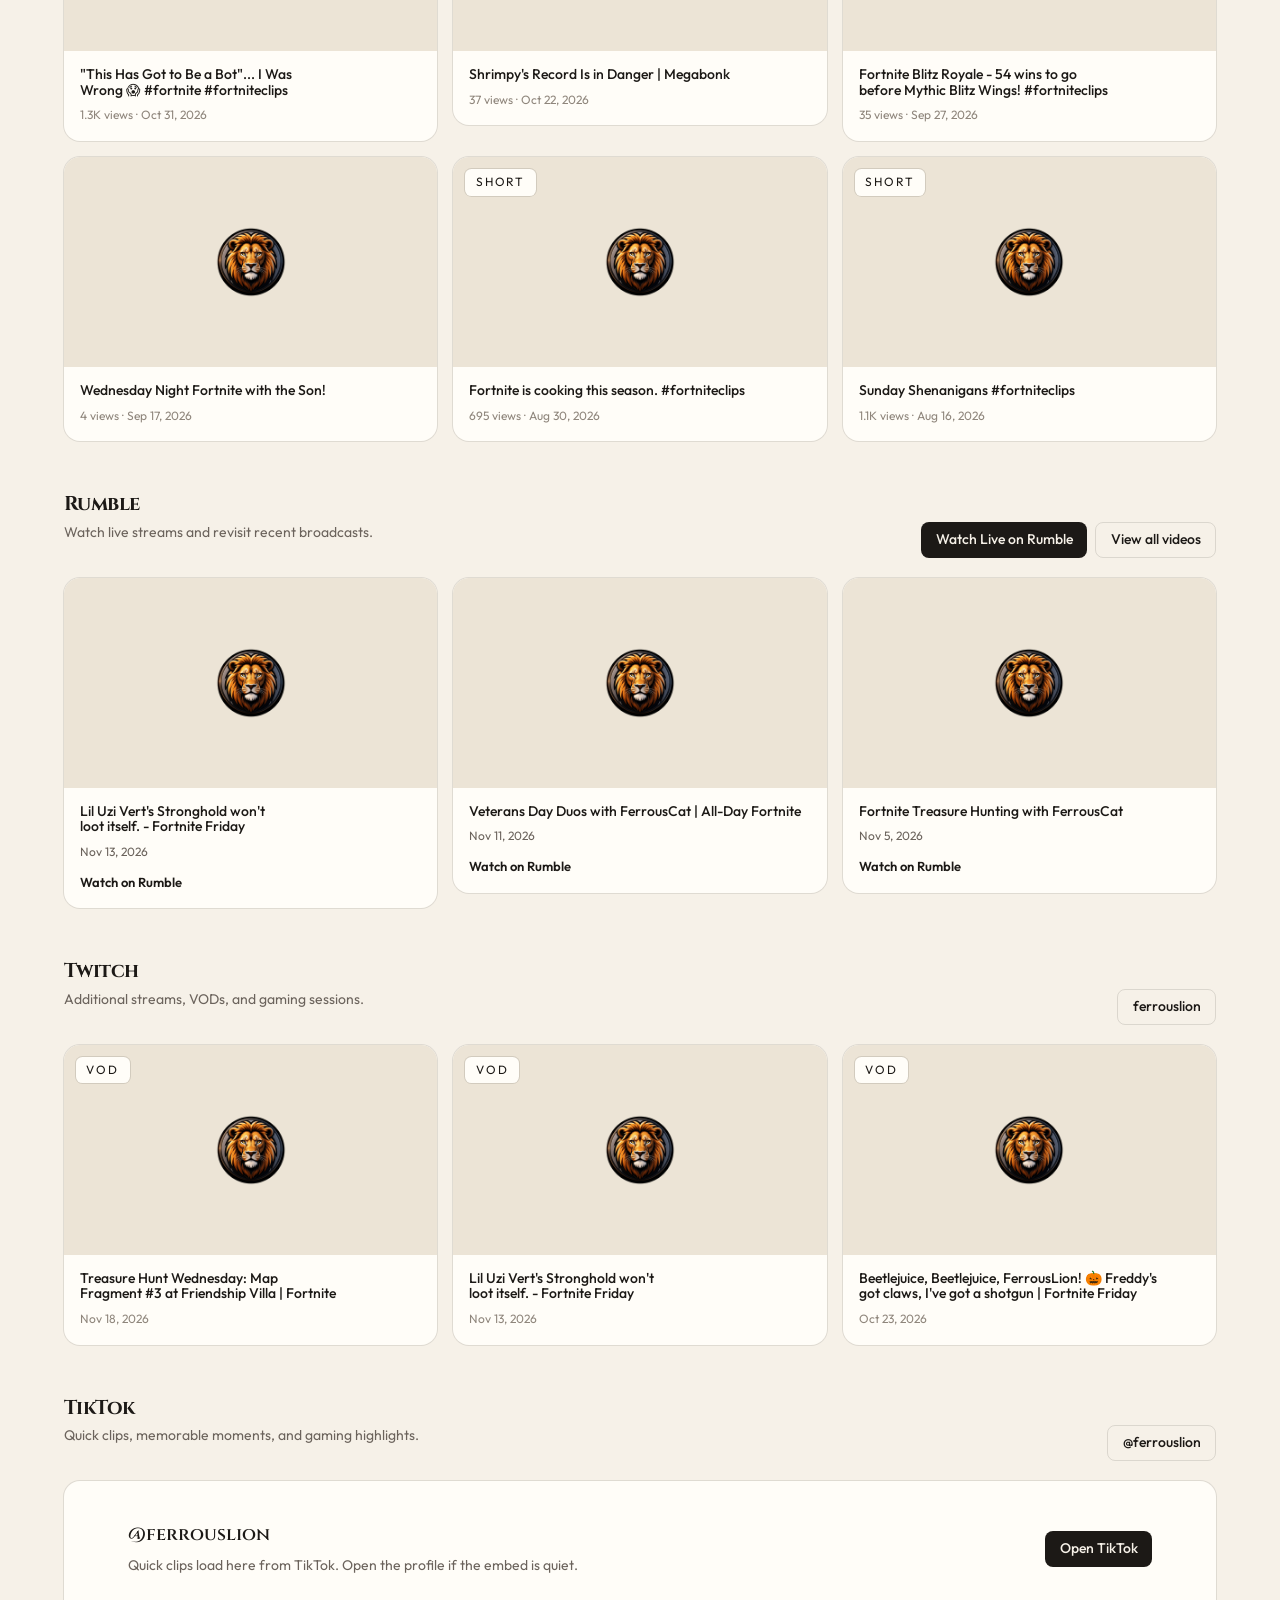
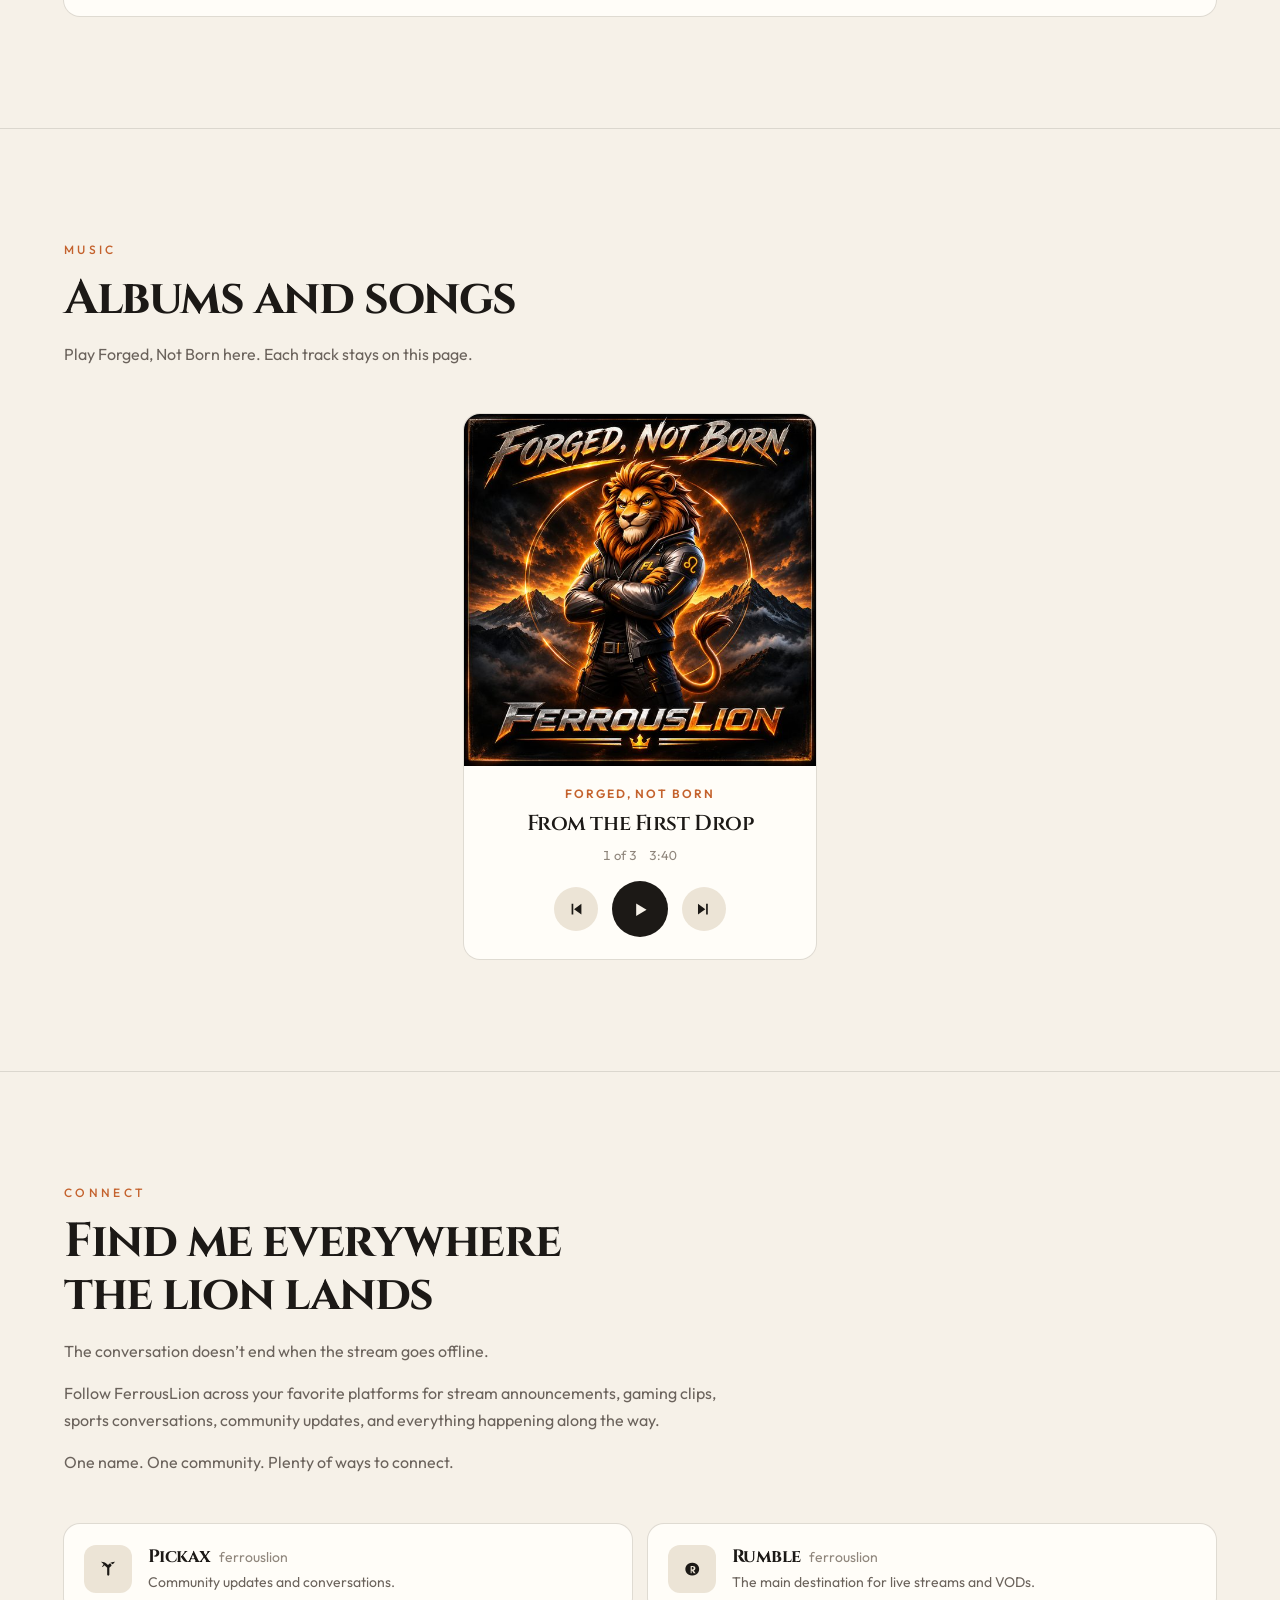
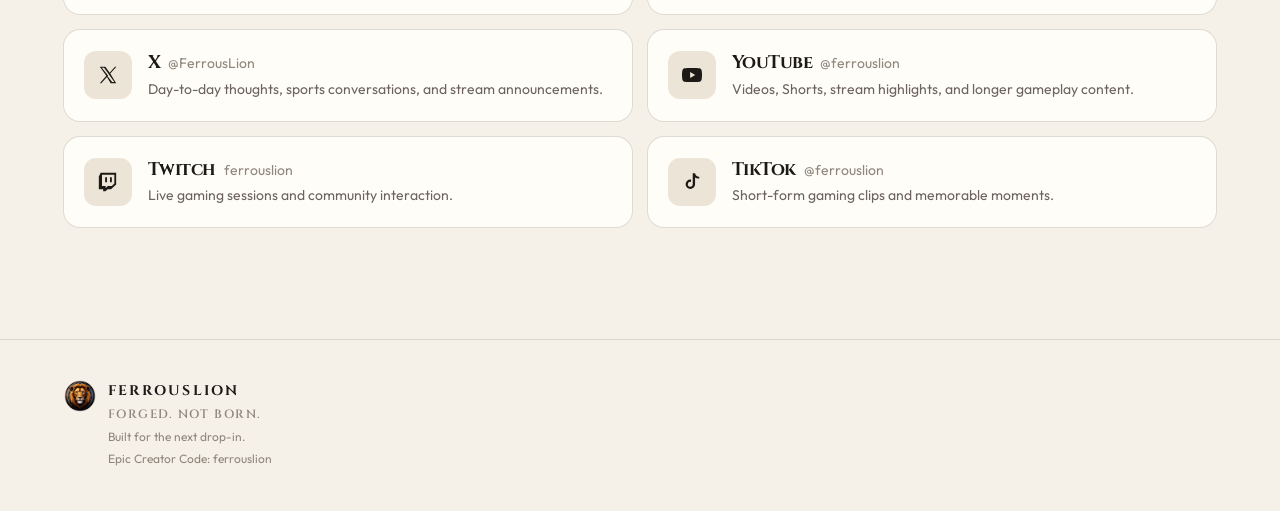
==== commit 6cc2a306: "Replace the three music players with one mini player. One audio element plays a single Forged, Not B" ====
--- a/index.html
+++ b/index.html
@@ -353,10 +353,11 @@
 
     <section class="section" id="music" aria-labelledby="music-title">
       <div class="wrap">
-        <!-- On-page player. The list below is the no-JS fallback.
-             When script runs, it fetches music/catalog.json and rebuilds the
-             tracks from that file. Audio URLs live in #suno-music-data because
-             the catalog schema has no public URL field. -->
+        <!-- One player, one audio element. Titles and order come from
+             music/catalog.json. Audio URLs live in #suno-music-data because
+             the catalog schema has no public URL field. #music-fallback is a
+             no-JS list of plain MP3 links. Native controls stay on the audio
+             element unless the script below runs. -->
         <script type="application/json" id="suno-music-data">
 {
   "updatedAt": "2026-11-19T09:20:00Z",
@@ -389,43 +390,77 @@
             <img src="./music/forged-not-born.jpg" width="600" height="600" alt="Forged, Not Born album cover by FerrousLion" decoding="async">
           </div>
           <div class="music-player-body">
-            <div class="video-meta">
-              <h3 id="music-release-title">Forged, Not Born</h3>
-              <p class="music-type">Album</p>
+            <p class="music-now-album" id="music-release-title">Forged, Not Born</p>
+            <p class="music-now-title" id="music-now-title" aria-live="polite">From the First Drop</p>
+            <p class="music-now-meta">
+              <span id="music-now-index">1 of 3</span>
+              <span id="music-now-time">3:40</span>
+            </p>
+            <div class="music-transport" role="group" aria-label="Playback">
+              <button type="button" class="music-btn" id="music-prev" aria-label="Previous track">
+                <svg viewBox="0 0 24 24" width="22" height="22" fill="currentColor" aria-hidden="true"><path d="M6 5h2.2v14H6V5zm12.8 14L9.2 12l9.6-7v14z"/></svg>
+              </button>
+              <button type="button" class="music-btn music-btn-main" id="music-play" aria-label="Play" aria-pressed="false">
+                <svg class="icon-play" viewBox="0 0 24 24" width="22" height="22" fill="currentColor" aria-hidden="true"><path d="M8 5.14v13.72L19.5 12 8 5.14z"/></svg>
+                <svg class="icon-pause" viewBox="0 0 24 24" width="22" height="22" fill="currentColor" aria-hidden="true"><path d="M6 4.5h4.2v15H6v-15zm7.8 0H18v15h-4.2v-15z"/></svg>
+              </button>
+              <button type="button" class="music-btn" id="music-next" aria-label="Next track">
+                <svg viewBox="0 0 24 24" width="22" height="22" fill="currentColor" aria-hidden="true"><path d="M15.8 5H18v14h-2.2V5zM5.2 5l9.6 7-9.6 7V5z"/></svg>
+              </button>
             </div>
-            <ol class="music-tracks" id="music-tracks">
-              <li>
-                <div class="music-track-head">
-                  <span class="music-track-num">1</span>
-                  <span class="music-track-title">From the First Drop</span>
-                  <span class="music-track-time">3:40</span>
-                </div>
-                <audio controls preload="none" src="https://media.ferrouslion.com/playback/forged-not-born/from-the-first-drop/6d61a341fdd869c92d87c1517df8c01268687366d9117ba77d4478370fbb5b7a.mp3" aria-label="Track 1, From the First Drop, 3:40"></audio>
-              </li>
-              <li>
-                <div class="music-track-head">
-                  <span class="music-track-num">2</span>
-                  <span class="music-track-title">Five Stars Flashing</span>
-                  <span class="music-track-time">3:06</span>
-                </div>
-                <audio controls preload="none" src="https://media.ferrouslion.com/playback/forged-not-born/five-stars-flashing/544b3c11dda7b535b6226fd31d5b06ba04a1e27fbc36c1cb73637fcf24d3135f.mp3" aria-label="Track 2, Five Stars Flashing, 3:06"></audio>
-              </li>
-              <li>
-                <div class="music-track-head">
-                  <span class="music-track-num">3</span>
-                  <span class="music-track-title">Forged, Not Born</span>
-                  <span class="music-track-time">3:02</span>
-                </div>
-                <audio controls preload="none" src="https://media.ferrouslion.com/playback/forged-not-born/forged-not-born/4e745292733c971e0f51285887f55b98b3b395522c60388c8f8569d2b3f7a32c.mp3" aria-label="Track 3, Forged, Not Born, 3:02"></audio>
-              </li>
-            </ol>
-          </div>
+            <audio id="music-audio" controls preload="none" src="https://media.ferrouslion.com/playback/forged-not-born/from-the-first-drop/6d61a341fdd869c92d87c1517df8c01268687366d9117ba77d4478370fbb5b7a.mp3" aria-label="From the First Drop"></audio>
+          </div>
+        </div>
+        <div class="music-fallback" id="music-fallback">
+          <p>Open a track:</p>
+          <ol>
+            <li>
+              <a href="https://media.ferrouslion.com/playback/forged-not-born/from-the-first-drop/6d61a341fdd869c92d87c1517df8c01268687366d9117ba77d4478370fbb5b7a.mp3">From the First Drop</a>
+              <span class="music-track-time">3:40</span>
+            </li>
+            <li>
+              <a href="https://media.ferrouslion.com/playback/forged-not-born/five-stars-flashing/544b3c11dda7b535b6226fd31d5b06ba04a1e27fbc36c1cb73637fcf24d3135f.mp3">Five Stars Flashing</a>
+              <span class="music-track-time">3:06</span>
+            </li>
+            <li>
+              <a href="https://media.ferrouslion.com/playback/forged-not-born/forged-not-born/4e745292733c971e0f51285887f55b98b3b395522c60388c8f8569d2b3f7a32c.mp3">Forged, Not Born</a>
+              <span class="music-track-time">3:02</span>
+            </li>
+          </ol>
         </div>
         <script>
           (function () {
-            var list = document.getElementById("music-tracks");
+            var player = document.getElementById("music-release");
+            var audio = document.getElementById("music-audio");
             var dataEl = document.getElementById("suno-music-data");
-            if (!list || !dataEl) return;
+            var titleEl = document.getElementById("music-now-title");
+            var albumEl = document.getElementById("music-release-title");
+            var indexEl = document.getElementById("music-now-index");
+            var timeEl = document.getElementById("music-now-time");
+            var prevBtn = document.getElementById("music-prev");
+            var playBtn = document.getElementById("music-play");
+            var nextBtn = document.getElementById("music-next");
+            var fallback = document.getElementById("music-fallback");
+            if (!player || !audio || !titleEl || !prevBtn || !playBtn || !nextBtn) return;
+
+            var extras = player.querySelectorAll("audio");
+            for (var extraIndex = 0; extraIndex < extras.length; extraIndex++) {
+              if (extras[extraIndex] !== audio) extras[extraIndex].remove();
+            }
+
+            audio.autoplay = false;
+            audio.preload = "none";
+            audio.removeAttribute("controls");
+            audio.controls = false;
+            audio.setAttribute("aria-hidden", "true");
+            player.classList.add("is-ready");
+            if (fallback) fallback.hidden = true;
+
+            var tracks = [];
+            var index = 0;
+            var wantPlay = false;
+            var playToken = 0;
+            var ignorePause = false;
 
             function plain(value) {
               if (typeof value !== "string") return "";
@@ -438,6 +473,14 @@
               if (typeof seconds !== "number" || !Number.isInteger(seconds) || seconds < 1 || seconds > 14400) return "";
               var minutes = Math.floor(seconds / 60);
               var remain = seconds % 60;
+              return minutes + ":" + (remain < 10 ? "0" : "") + remain;
+            }
+
+            function formatMediaTime(seconds) {
+              if (typeof seconds !== "number" || !isFinite(seconds) || seconds < 0) return "0:00";
+              var whole = Math.floor(seconds);
+              var minutes = Math.floor(whole / 60);
+              var remain = whole % 60;
               return minutes + ":" + (remain < 10 ? "0" : "") + remain;
             }
 
@@ -465,39 +508,208 @@
               return map;
             }
 
-            function trackRow(track, urls) {
+            function trackRecord(track, urls) {
               if (!track || track.example === true) return null;
               var id = typeof track.id === "string" ? track.id : "";
               var title = plain(track.title);
               var number = track.trackNumber;
               var src = urls[id];
               if (!id || !title || !src || typeof number !== "number" || !Number.isInteger(number) || number < 1) return null;
-              var time = clock(track.durationSeconds);
-              var li = document.createElement("li");
-              var head = document.createElement("div");
-              head.className = "music-track-head";
-              var num = document.createElement("span");
-              num.className = "music-track-num";
-              num.textContent = String(number);
-              var name = document.createElement("span");
-              name.className = "music-track-title";
-              name.textContent = title;
-              head.append(num, name);
-              if (time) {
-                var stamp = document.createElement("span");
-                stamp.className = "music-track-time";
-                stamp.textContent = time;
-                head.append(stamp);
-              }
-              var audio = document.createElement("audio");
-              audio.controls = true;
-              audio.preload = "none";
+              return { title: title, number: number, src: src, time: clock(track.durationSeconds) };
+            }
+
+            function setPressed(playing) {
+              playBtn.setAttribute("aria-pressed", playing ? "true" : "false");
+              playBtn.setAttribute("aria-label", playing ? "Pause" : "Play");
+            }
+
+            function updateTime() {
+              if (!timeEl || !tracks[index]) return;
+              var total = tracks[index].time;
+              var shown = total || "";
+              if (total && audio.currentTime > 0.2) shown = formatMediaTime(audio.currentTime) + " / " + total;
+              if (timeEl.textContent !== shown) timeEl.textContent = shown;
+            }
+
+            function renderMeta() {
+              var track = tracks[index];
+              var enabled = tracks.length > 0;
+              prevBtn.disabled = !enabled;
+              playBtn.disabled = !enabled;
+              nextBtn.disabled = !enabled;
+              if (!track) return;
+              if (titleEl.textContent !== track.title) titleEl.textContent = track.title;
+              if (indexEl) {
+                var label = (index + 1) + " of " + tracks.length;
+                if (indexEl.textContent !== label) indexEl.textContent = label;
+              }
+              updateTime();
+            }
+
+            function stopPlayback() {
+              wantPlay = false;
+              playToken += 1;
+              audio.pause();
+              setPressed(false);
+            }
+
+            function playCurrent() {
+              wantPlay = true;
+              setPressed(true);
+              var token = playToken + 1;
+              playToken = token;
+              var pending;
+              try {
+                pending = audio.play();
+              } catch (err) {
+                if (token !== playToken) return;
+                wantPlay = false;
+                setPressed(false);
+                return;
+              }
+              if (pending && typeof pending.then === "function") {
+                pending.then(function () {
+                  if (token !== playToken || !wantPlay) return;
+                  setPressed(true);
+                }).catch(function () {
+                  if (token !== playToken) return;
+                  wantPlay = false;
+                  setPressed(false);
+                });
+              }
+            }
+
+            function assignSrc(src) {
+              if (audio.src === src) return;
+              ignorePause = true;
               audio.src = src;
-              audio.setAttribute("aria-label", "Track " + number + ", " + title + (time ? ", " + time : ""));
-              li.append(head, audio);
-              return li;
-            }
-
+              ignorePause = false;
+            }
+
+            function loadTrack(nextIndex, shouldPlay) {
+              var track = tracks[nextIndex];
+              if (!track) return;
+              index = nextIndex;
+              if (audio.src === track.src) {
+                try { audio.currentTime = 0; } catch (err) {}
+              } else {
+                assignSrc(track.src);
+              }
+              if (shouldPlay) playCurrent();
+              else stopPlayback();
+              renderMeta();
+            }
+
+            function onToggle() {
+              if (!tracks.length) return;
+              if (wantPlay) {
+                stopPlayback();
+                return;
+              }
+              if (audio.src !== tracks[index].src) assignSrc(tracks[index].src);
+              if (audio.ended) {
+                try { audio.currentTime = 0; } catch (err) {}
+              }
+              playCurrent();
+            }
+
+            function onPrev() {
+              if (!tracks.length) return;
+              if (index === 0 || audio.currentTime > 3) {
+                try { audio.currentTime = 0; } catch (err) {}
+                updateTime();
+                return;
+              }
+              loadTrack(index - 1, wantPlay);
+            }
+
+            function onNext() {
+              if (!tracks.length) return;
+              // Last track stops. Reset to track 1 and stay paused.
+              if (index >= tracks.length - 1) {
+                loadTrack(0, false);
+                return;
+              }
+              loadTrack(index + 1, wantPlay);
+            }
+
+            function onEnded() {
+              if (index >= tracks.length - 1) {
+                wantPlay = false;
+                setPressed(false);
+                updateTime();
+                return;
+              }
+              loadTrack(index + 1, true);
+            }
+
+            function tracksFromFallback() {
+              if (!fallback) return [];
+              var links = fallback.querySelectorAll("a[href]");
+              var rows = [];
+              for (var i = 0; i < links.length; i++) {
+                var src = audioURL(links[i].getAttribute("href"));
+                var title = plain(links[i].textContent);
+                if (!src || !title) return [];
+                var stamp = links[i].parentElement ? links[i].parentElement.querySelector(".music-track-time") : null;
+                var time = stamp ? plain(stamp.textContent) : "";
+                rows.push({ title: title, number: i + 1, src: src, time: time });
+              }
+              return rows;
+            }
+
+            function applyCatalog(nextTracks, releaseTitle) {
+              if (!nextTracks.length) return;
+              var current = audio.src;
+              var match = -1;
+              for (var i = 0; i < nextTracks.length; i++) {
+                if (nextTracks[i].src === current) {
+                  match = i;
+                  break;
+                }
+              }
+              if (wantPlay && match < 0) return;
+              if (releaseTitle && albumEl && albumEl.textContent !== releaseTitle) albumEl.textContent = releaseTitle;
+              if (match >= 0) {
+                tracks = nextTracks;
+                index = match;
+                renderMeta();
+                return;
+              }
+              tracks = nextTracks;
+              index = 0;
+              assignSrc(tracks[0].src);
+              stopPlayback();
+              renderMeta();
+            }
+
+            prevBtn.addEventListener("click", onPrev);
+            playBtn.addEventListener("click", onToggle);
+            nextBtn.addEventListener("click", onNext);
+            audio.addEventListener("ended", onEnded);
+            audio.addEventListener("timeupdate", updateTime);
+            audio.addEventListener("pause", function () {
+              if (ignorePause || wantPlay) return;
+              setPressed(false);
+            });
+            audio.addEventListener("play", function () {
+              if (!wantPlay) return;
+              setPressed(true);
+            });
+
+            tracks = tracksFromFallback();
+            if (!tracks.length) {
+              var seeded = audioURL(audio.getAttribute("src"));
+              var seededTitle = plain(titleEl.textContent);
+              if (seeded && seededTitle) {
+                tracks = [{ title: seededTitle, number: 1, src: seeded, time: timeEl ? plain(timeEl.textContent) : "" }];
+              }
+            }
+            if (tracks.length && audio.src !== tracks[0].src) assignSrc(tracks[0].src);
+            renderMeta();
+            setPressed(false);
+
+            if (!dataEl) return;
             var page;
             try {
               page = JSON.parse(dataEl.textContent);
@@ -521,14 +733,10 @@
                 if (matches.length !== 1 || matches[0].tracks.length === 0) return;
                 var release = matches[0];
                 var rows = release.tracks.map(function (track) {
-                  return trackRow(track, urls);
+                  return trackRecord(track, urls);
                 });
                 if (rows.some(function (row) { return !row; }) || rows.length !== release.tracks.length) return;
-                if (Array.prototype.some.call(list.querySelectorAll("audio"), function (audio) { return !audio.paused; })) return;
-                var title = plain(release.title);
-                var heading = document.getElementById("music-release-title");
-                if (title && heading) heading.textContent = title;
-                list.replaceChildren.apply(list, rows);
+                applyCatalog(rows, plain(release.title));
               })
               .catch(function () {});
           })();
--- a/styles.css
+++ b/styles.css
@@ -694,44 +694,152 @@
   text-underline-offset: 0.2em;
 }
 .music-player {
-  margin-top: 3rem;
-  max-width: 56rem;
+  position: relative;
+  margin: 3rem auto 0;
+  max-width: 22rem;
+  display: flex;
+  flex-direction: column;
+}
+.music-player .music-art { min-width: 0; }
+.music-player.music-card:hover .music-art img { transform: none; }
+.music-player-body {
+  display: flex;
+  flex-direction: column;
+  align-items: center;
+  text-align: center;
+  gap: 0.35rem;
+  padding: 1.15rem 1.25rem 1.35rem;
+}
+.music-now-album {
+  margin: 0;
+  font-size: 0.75rem;
+  font-weight: 600;
+  letter-spacing: 0.16em;
+  text-transform: uppercase;
+  color: var(--accent);
+}
+.music-now-title {
+  margin: 0.15rem 0 0;
+  max-width: 100%;
+  font-family: var(--font-display);
+  font-size: 1.35rem;
+  font-weight: 600;
+  letter-spacing: -0.02em;
+  line-height: 1.2;
+  text-wrap: balance;
+}
+.music-now-meta {
+  margin: 0.15rem 0 0.2rem;
+  display: flex;
+  flex-wrap: wrap;
+  justify-content: center;
+  gap: 0.35rem 0.75rem;
+  color: var(--faint);
+  font-size: 0.8125rem;
+  font-variant-numeric: tabular-nums;
+}
+.music-now-meta span:empty { display: none; }
+.music-transport {
+  display: none;
+  align-items: center;
+  justify-content: center;
+  gap: 0.85rem;
+  margin-top: 0.45rem;
+}
+.music-player.is-ready .music-transport { display: flex; }
+.music-btn {
+  width: 2.75rem;
+  height: 2.75rem;
   display: grid;
-}
-@media (min-width: 800px) {
-  .music-player { grid-template-columns: minmax(12rem, 18rem) minmax(0, 1fr); }
-}
-.music-player .music-art { min-width: 0; }
-.music-tracks {
+  place-items: center;
+  padding: 0;
+  border: 0;
+  border-radius: 999px;
+  background: var(--raised);
+  color: var(--fg);
+  font: inherit;
+}
+.music-btn svg { width: 1.15rem; height: 1.15rem; display: block; }
+.music-btn:hover { background: var(--fg); color: var(--bg); }
+.music-btn:active { transform: scale(0.96); }
+.music-btn:disabled {
+  opacity: 0.45;
+  transform: none;
+  cursor: default;
+}
+.music-btn-main {
+  width: 3.5rem;
+  height: 3.5rem;
+  background: var(--fg);
+  color: var(--bg);
+}
+.music-btn-main svg { width: 1.35rem; height: 1.35rem; }
+.music-btn-main .icon-pause { display: none; }
+.music-btn-main[aria-pressed="true"] {
+  background: var(--accent);
+  color: var(--accent-fg);
+}
+.music-btn-main[aria-pressed="true"] .icon-play { display: none; }
+.music-btn-main[aria-pressed="true"] .icon-pause { display: block; }
+.music-btn-main:hover,
+.music-btn-main[aria-pressed="true"]:hover {
+  background: var(--accent);
+  color: var(--accent-fg);
+}
+.music-btn:focus-visible {
+  outline: 3px solid var(--accent);
+  outline-offset: 3px;
+}
+.music-player audio {
+  display: block;
+  width: calc(100% - 2.5rem);
+  margin: 0.2rem auto 1.15rem;
+}
+.music-player.is-ready audio {
+  position: absolute;
+  width: 1px;
+  height: 1px;
+  margin: -1px;
+  padding: 0;
+  overflow: hidden;
+  clip: rect(0, 0, 0, 0);
+  clip-path: inset(50%);
+  white-space: nowrap;
+  border: 0;
+}
+.music-fallback {
+  max-width: 22rem;
+  margin: 1.25rem auto 0;
+}
+.music-fallback p {
+  margin: 0 0 0.65rem;
+  color: var(--muted);
+  font-size: 0.875rem;
+}
+.music-fallback ol {
+  margin: 0;
+  padding: 0;
   list-style: none;
-  margin: 0;
-  padding: 0 1rem 1.25rem;
   display: grid;
-  gap: 1rem;
-}
-.music-track-head {
+  gap: 0.55rem;
+}
+.music-fallback li {
   display: flex;
   align-items: baseline;
-  gap: 0.65rem;
-}
-.music-track-num {
-  flex: 0 0 auto;
-  min-width: 1.25rem;
-  color: var(--accent);
-  font-weight: 600;
-  font-variant-numeric: tabular-nums;
-}
-.music-track-title { flex: 1 1 auto; font-weight: 500; }
+  justify-content: space-between;
+  gap: 0.75rem;
+  font-size: 0.875rem;
+}
+.music-fallback a {
+  font-weight: 500;
+  text-decoration: underline;
+  text-underline-offset: 0.2em;
+}
 .music-track-time {
   flex: 0 0 auto;
   color: var(--faint);
   font-size: 0.8125rem;
   font-variant-numeric: tabular-nums;
-}
-.music-tracks audio {
-  display: block;
-  width: 100%;
-  margin-top: 0.45rem;
 }
 .tiktok-card {
   margin-top: 2rem;
@@ -825,4 +933,5 @@
   .rumble-card .play span { transition: none; }
   .music-card:hover .music-art img { transform: none; }
   .music-art img { transition: none; }
-}
+  .music-btn:active { transform: none; }
+}
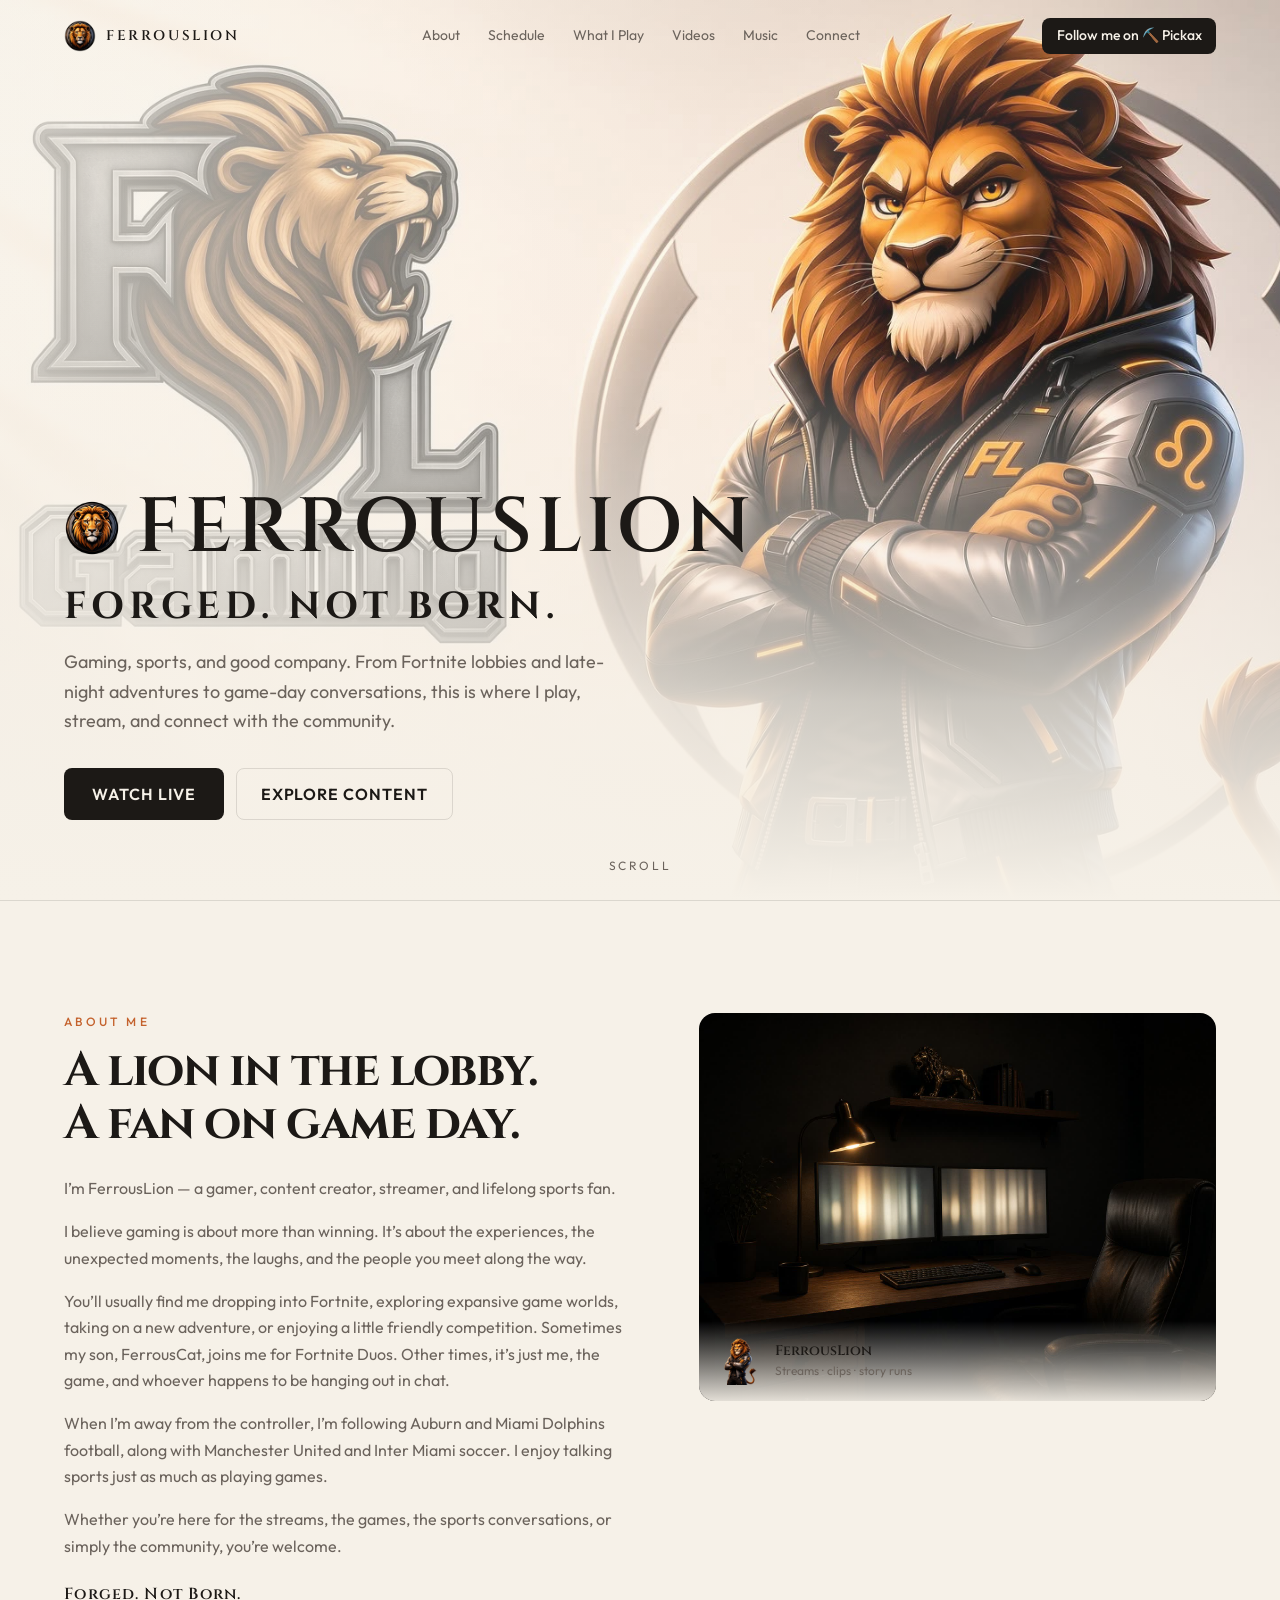
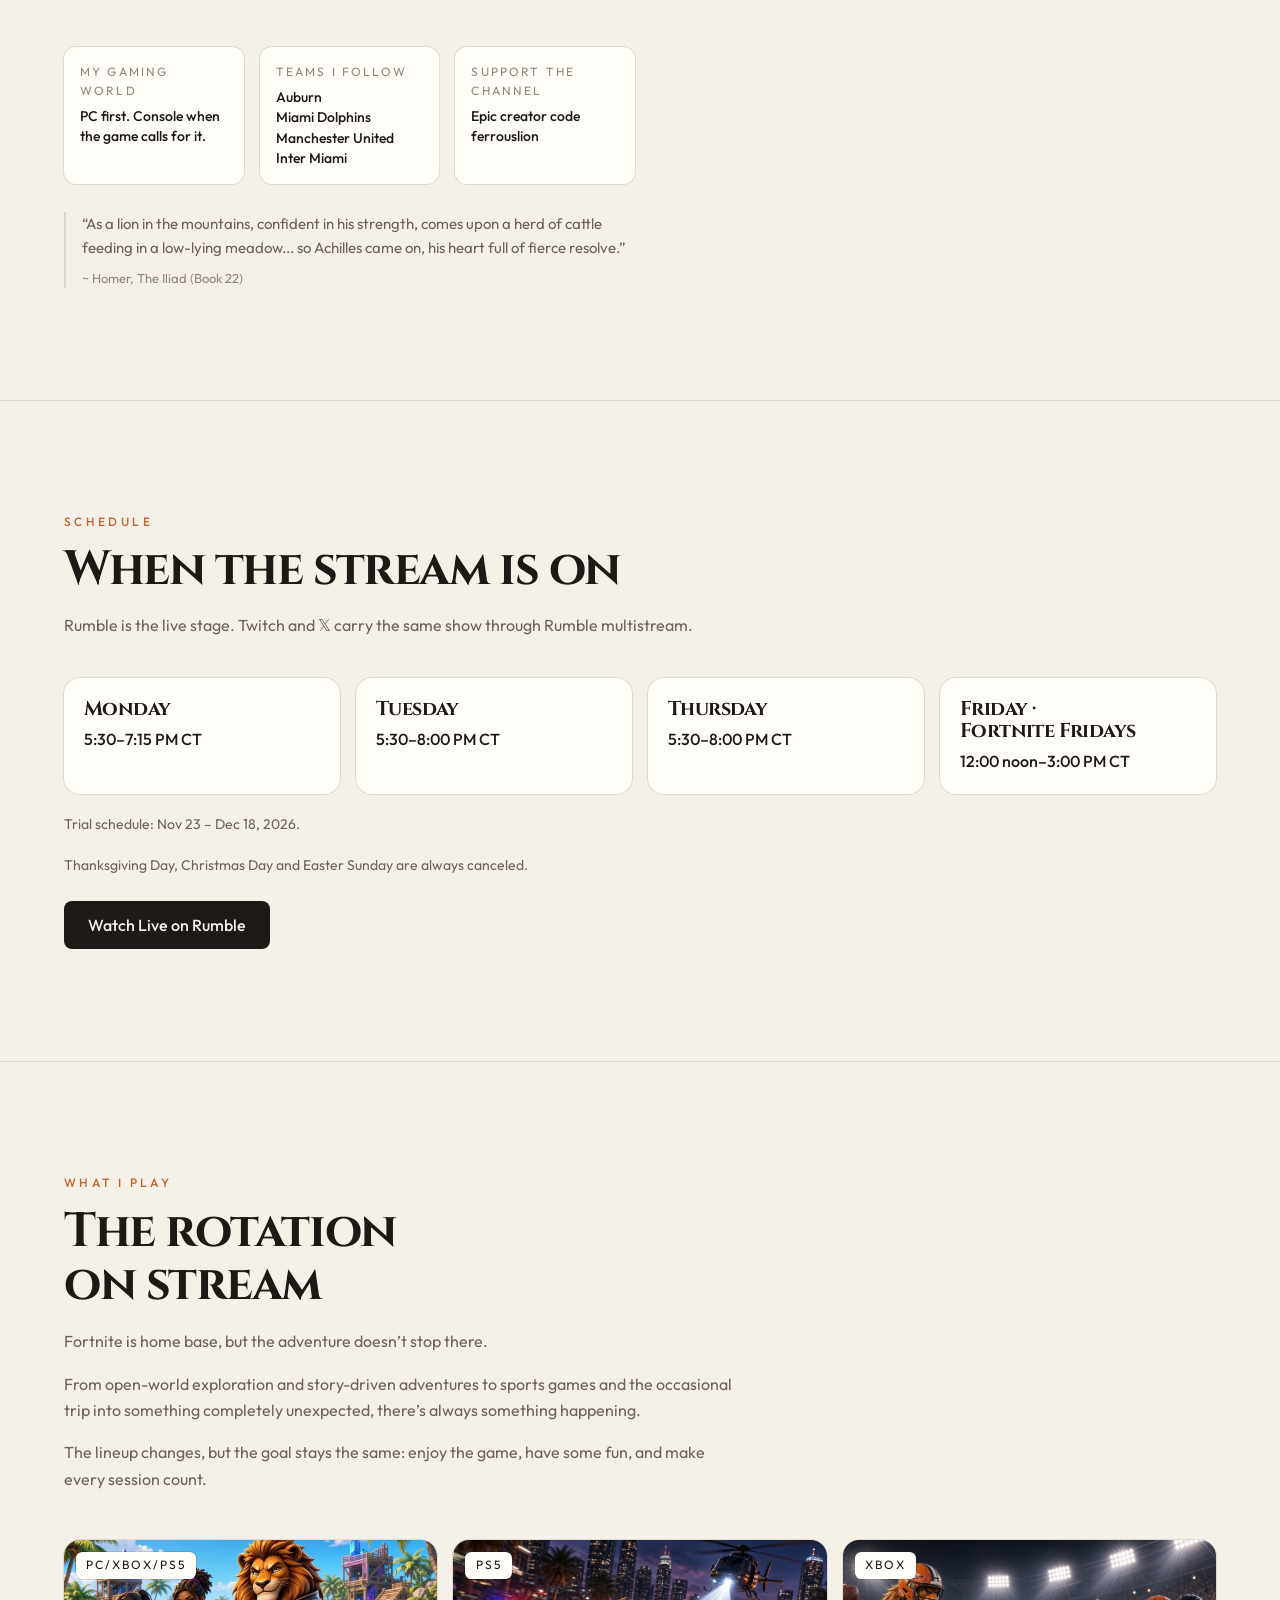
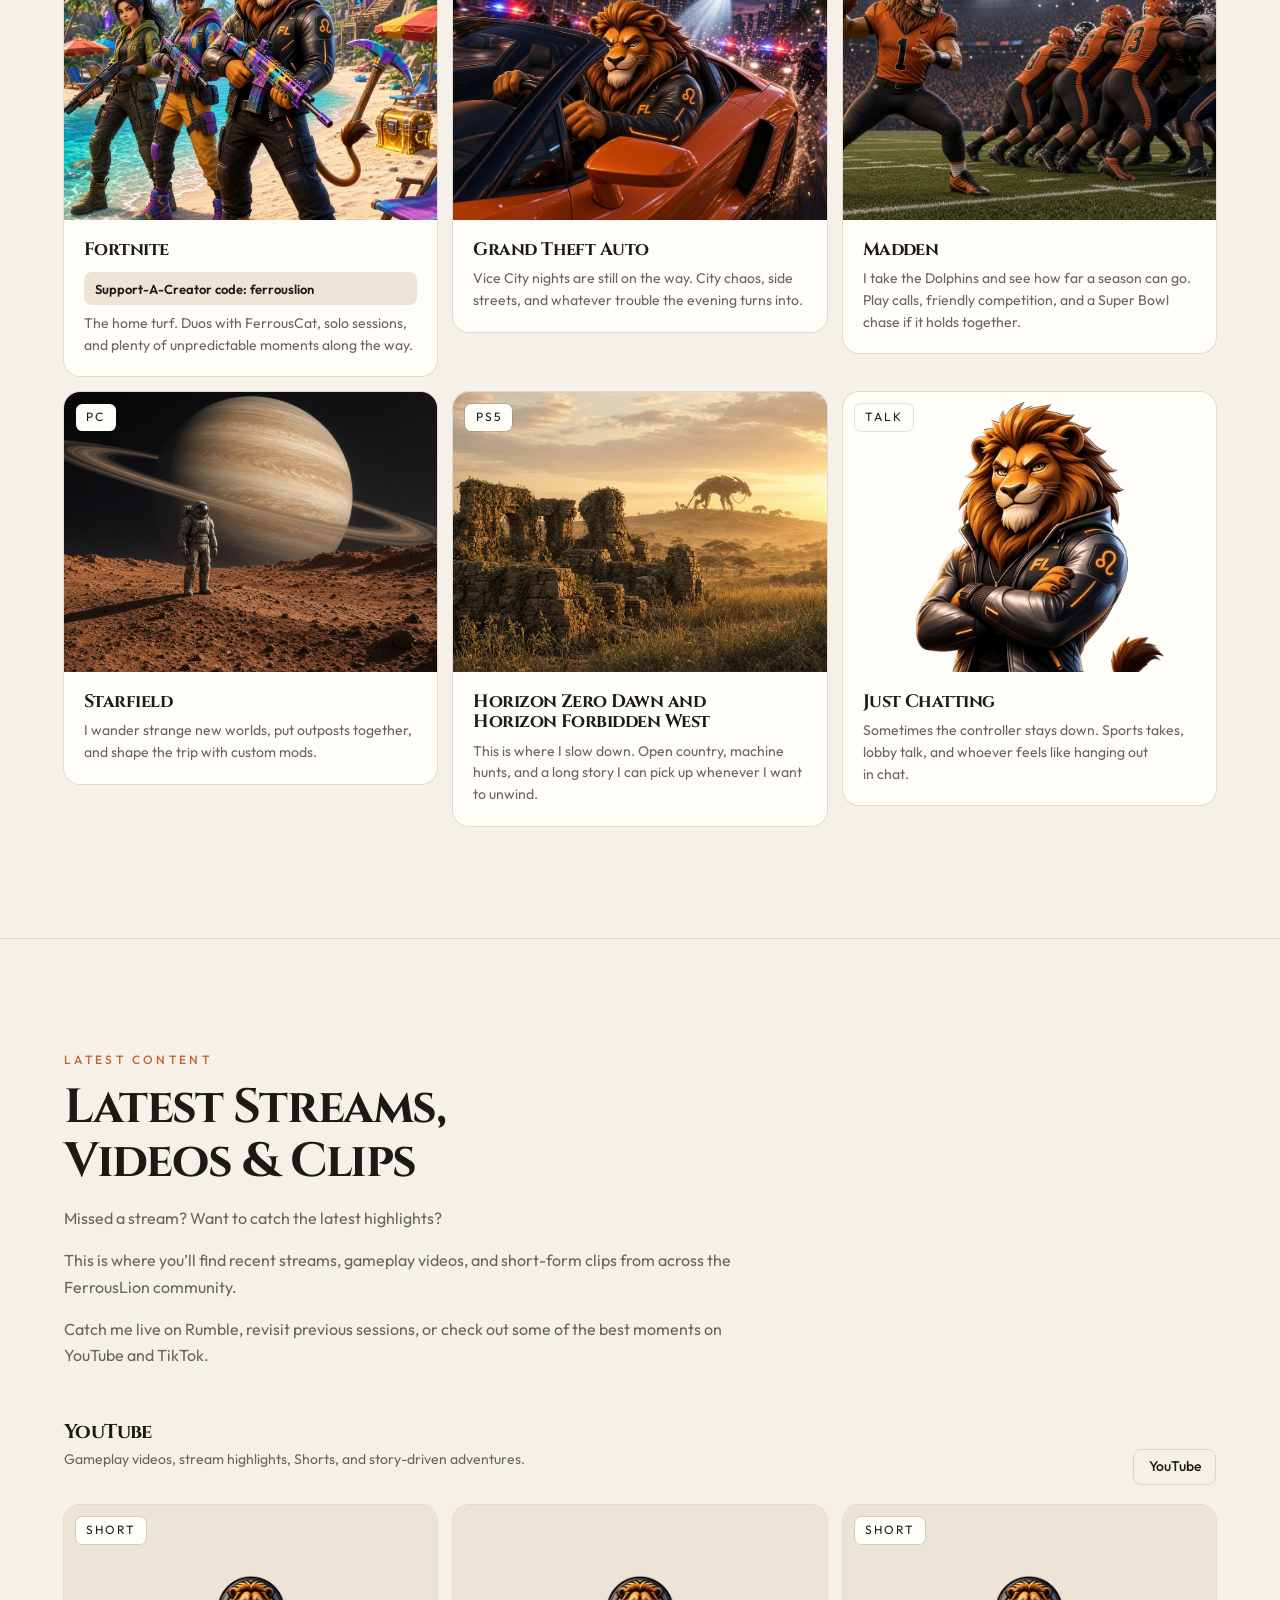
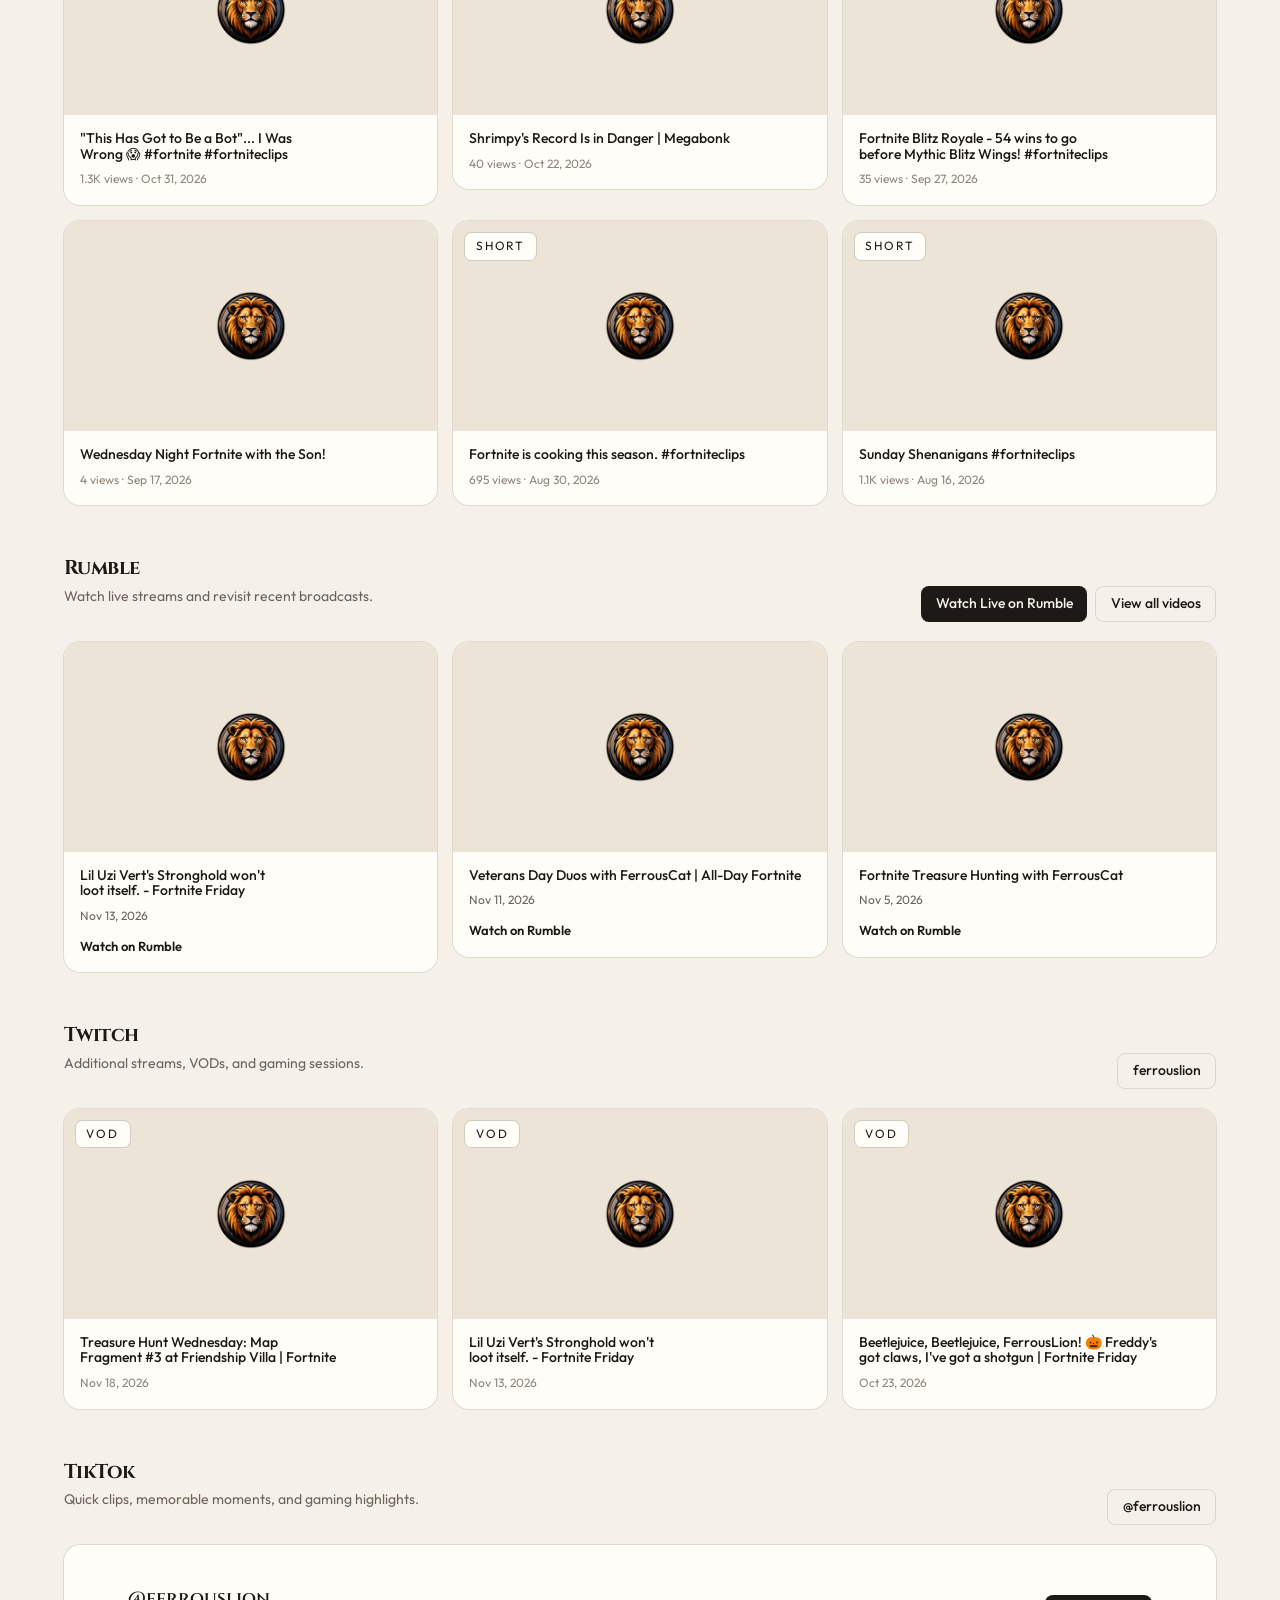
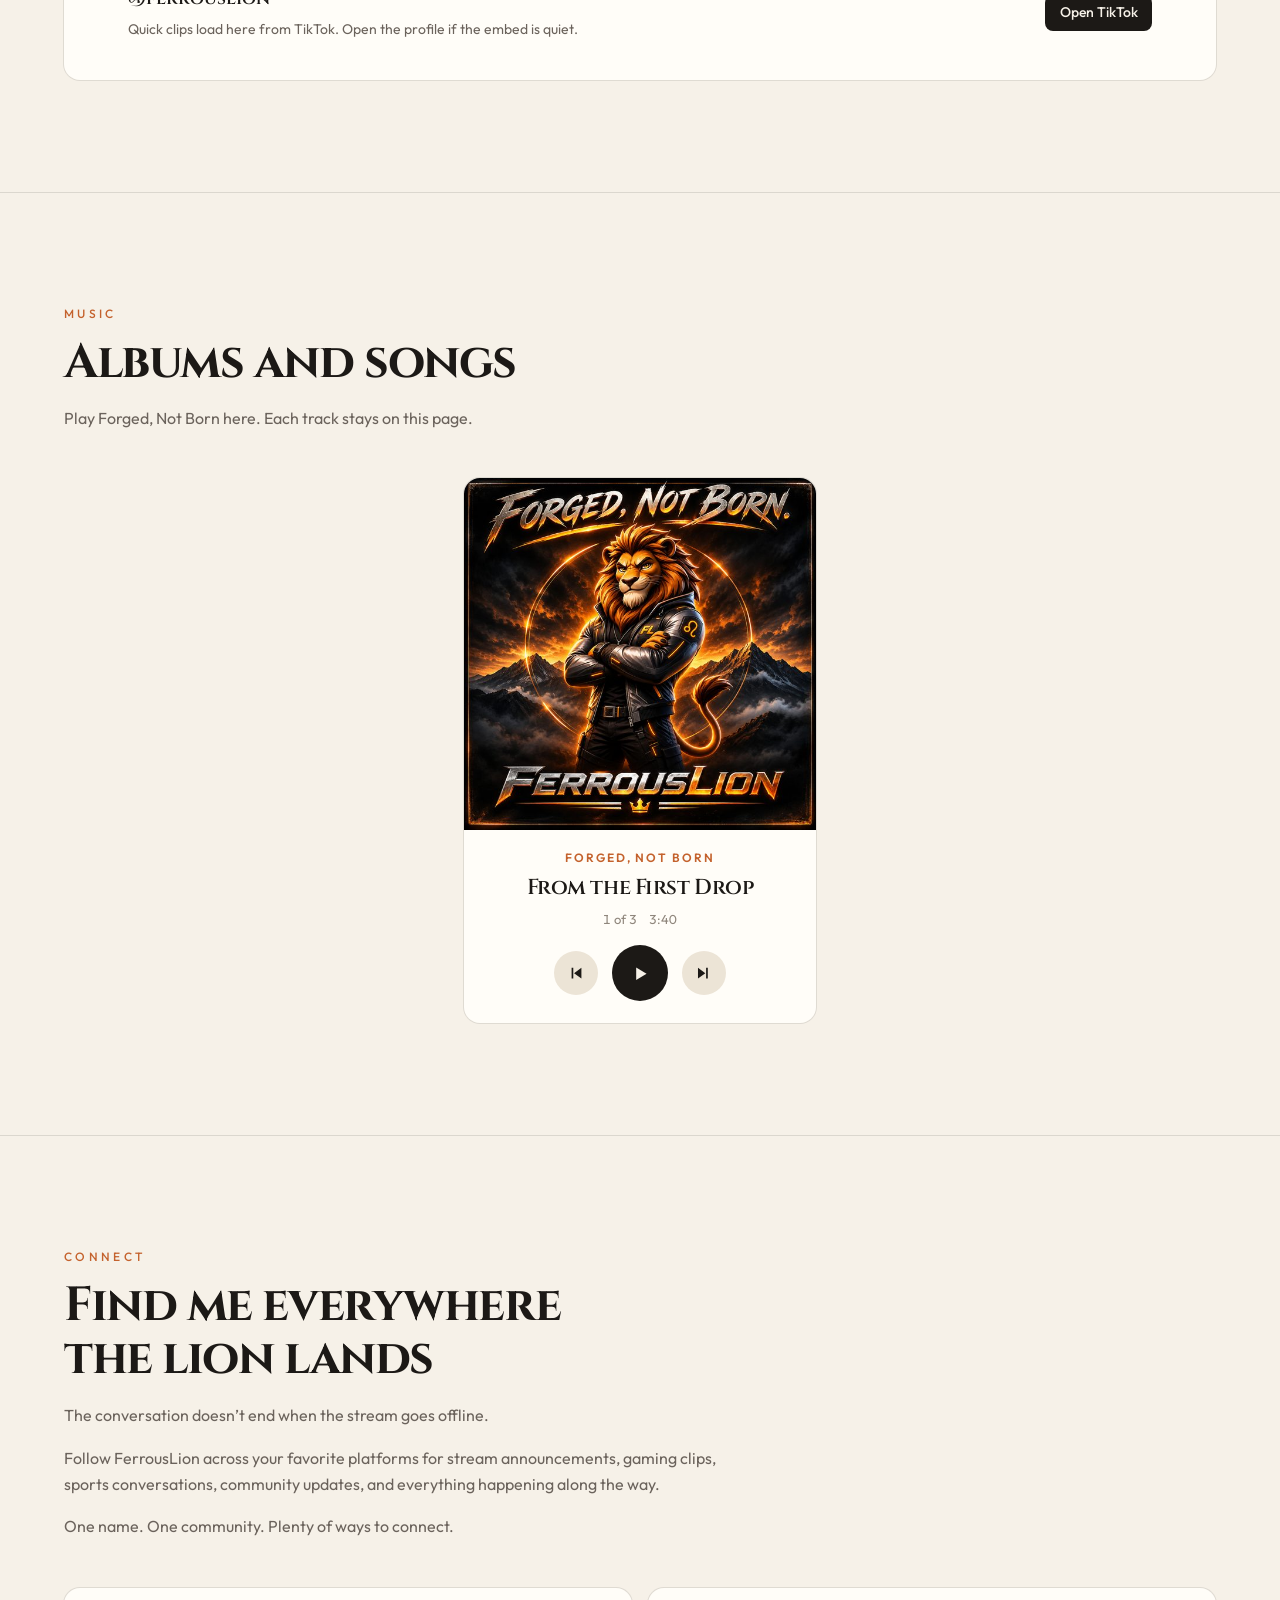
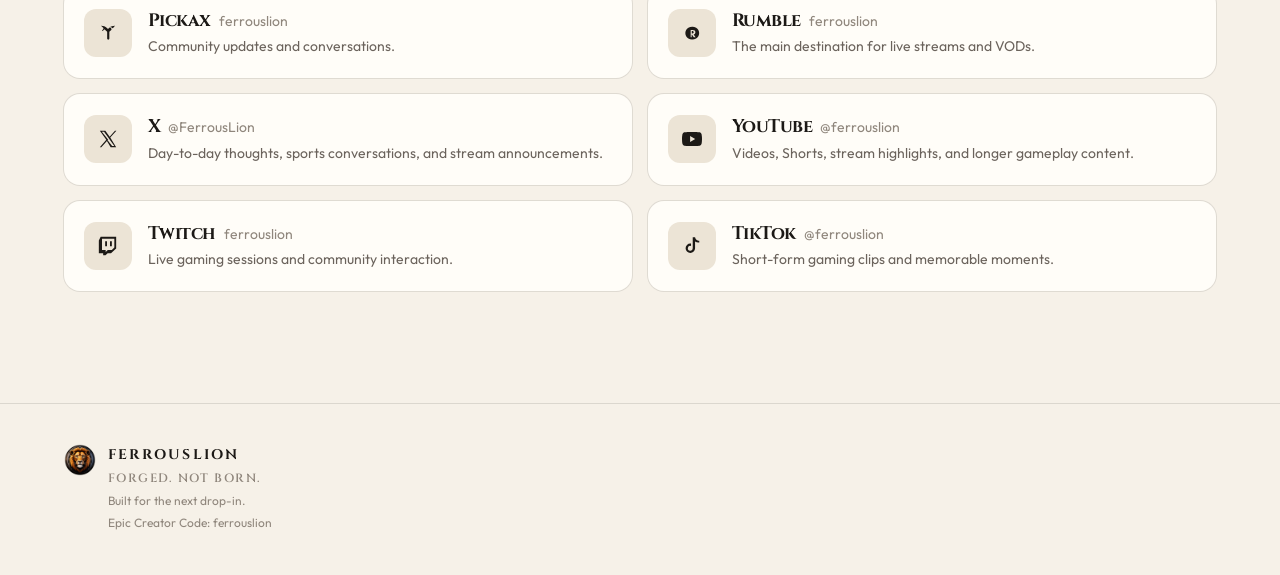
==== commit 18cd2d8f: "Show the Mon/Tue/Thu/Fri trial schedule and Thanksgiving notice. Replace the Wednesday/Friday/Sunday" ====
--- a/index.html
+++ b/index.html
@@ -163,26 +163,31 @@
           The slot stays hidden after that Chicago date, so a stale notice never lingers.
           Leave data-date empty when there is no upcoming special or cancellation.
         -->
-        <article class="card hairline schedule-special" id="schedule-special" data-date="2026-11-20" hidden>
+        <article class="card hairline schedule-special" id="schedule-special" data-date="2026-11-26" hidden>
           <p class="kicker">Schedule change</p>
-          <h3>GTA 6 this Friday</h3>
-          <p>Fri, Nov 20, 2026. The 12:00 noon–3:00 PM CT stream is GTA 6 instead of Fortnite, same time.</p>
+          <h3>No stream on Thanksgiving</h3>
+          <p>Thu, Nov 26, 2026. The Thursday stream is canceled for Thanksgiving.</p>
         </article>
 
         <ul class="schedule-grid">
           <li class="card hairline schedule-slot">
-            <h3>Wednesday</h3>
+            <h3>Monday</h3>
+            <p class="schedule-time">5:30–7:15 PM CT</p>
+          </li>
+          <li class="card hairline schedule-slot">
+            <h3>Tuesday</h3>
             <p class="schedule-time">5:30–8:00 PM CT</p>
           </li>
           <li class="card hairline schedule-slot">
-            <h3>Friday</h3>
+            <h3>Thursday</h3>
+            <p class="schedule-time">5:30–8:00 PM CT</p>
+          </li>
+          <li class="card hairline schedule-slot">
+            <h3>Friday · Fortnite Fridays</h3>
             <p class="schedule-time">12:00 noon–3:00 PM CT</p>
           </li>
-          <li class="card hairline schedule-slot">
-            <h3>Sunday</h3>
-            <p class="schedule-time">5:30–8:00 PM CT</p>
-          </li>
         </ul>
+        <p class="schedule-note">Trial schedule: Nov 23 – Dec 18, 2026.</p>
         <p class="schedule-note">Thanksgiving Day, Christmas Day and Easter Sunday are always canceled.</p>
         <p class="schedule-cta">
           <a class="btn btn-solid" href="https://rumble.com/user/ferrouslion" target="_blank" rel="noreferrer">Watch Live on Rumble</a>
--- a/styles.css
+++ b/styles.css
@@ -501,7 +501,10 @@
   gap: 1rem;
 }
 @media (min-width: 640px) {
-  .schedule-grid { grid-template-columns: repeat(3, 1fr); }
+  .schedule-grid { grid-template-columns: repeat(2, 1fr); }
+}
+@media (min-width: 1024px) {
+  .schedule-grid { grid-template-columns: repeat(4, 1fr); }
 }
 .schedule-slot { padding: 1.25rem; }
 .schedule-slot h3 { font-size: 1.25rem; }
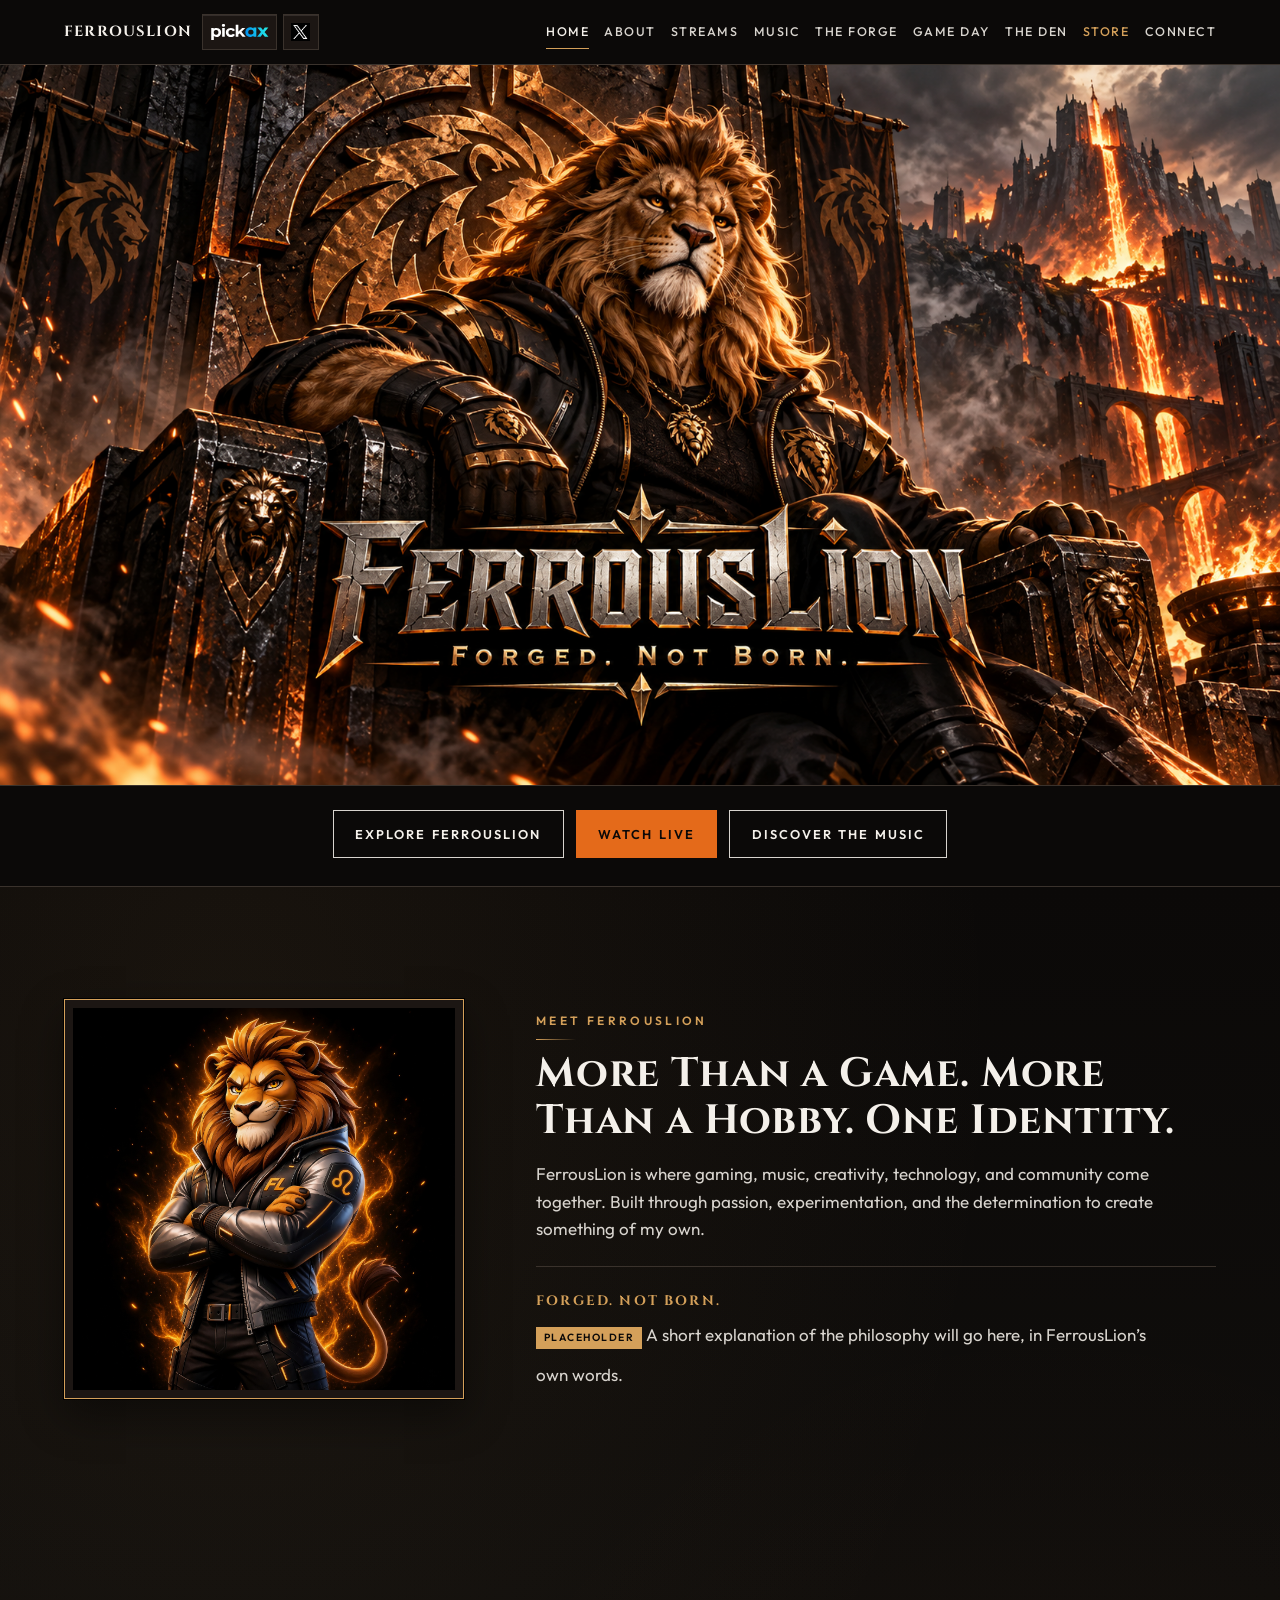
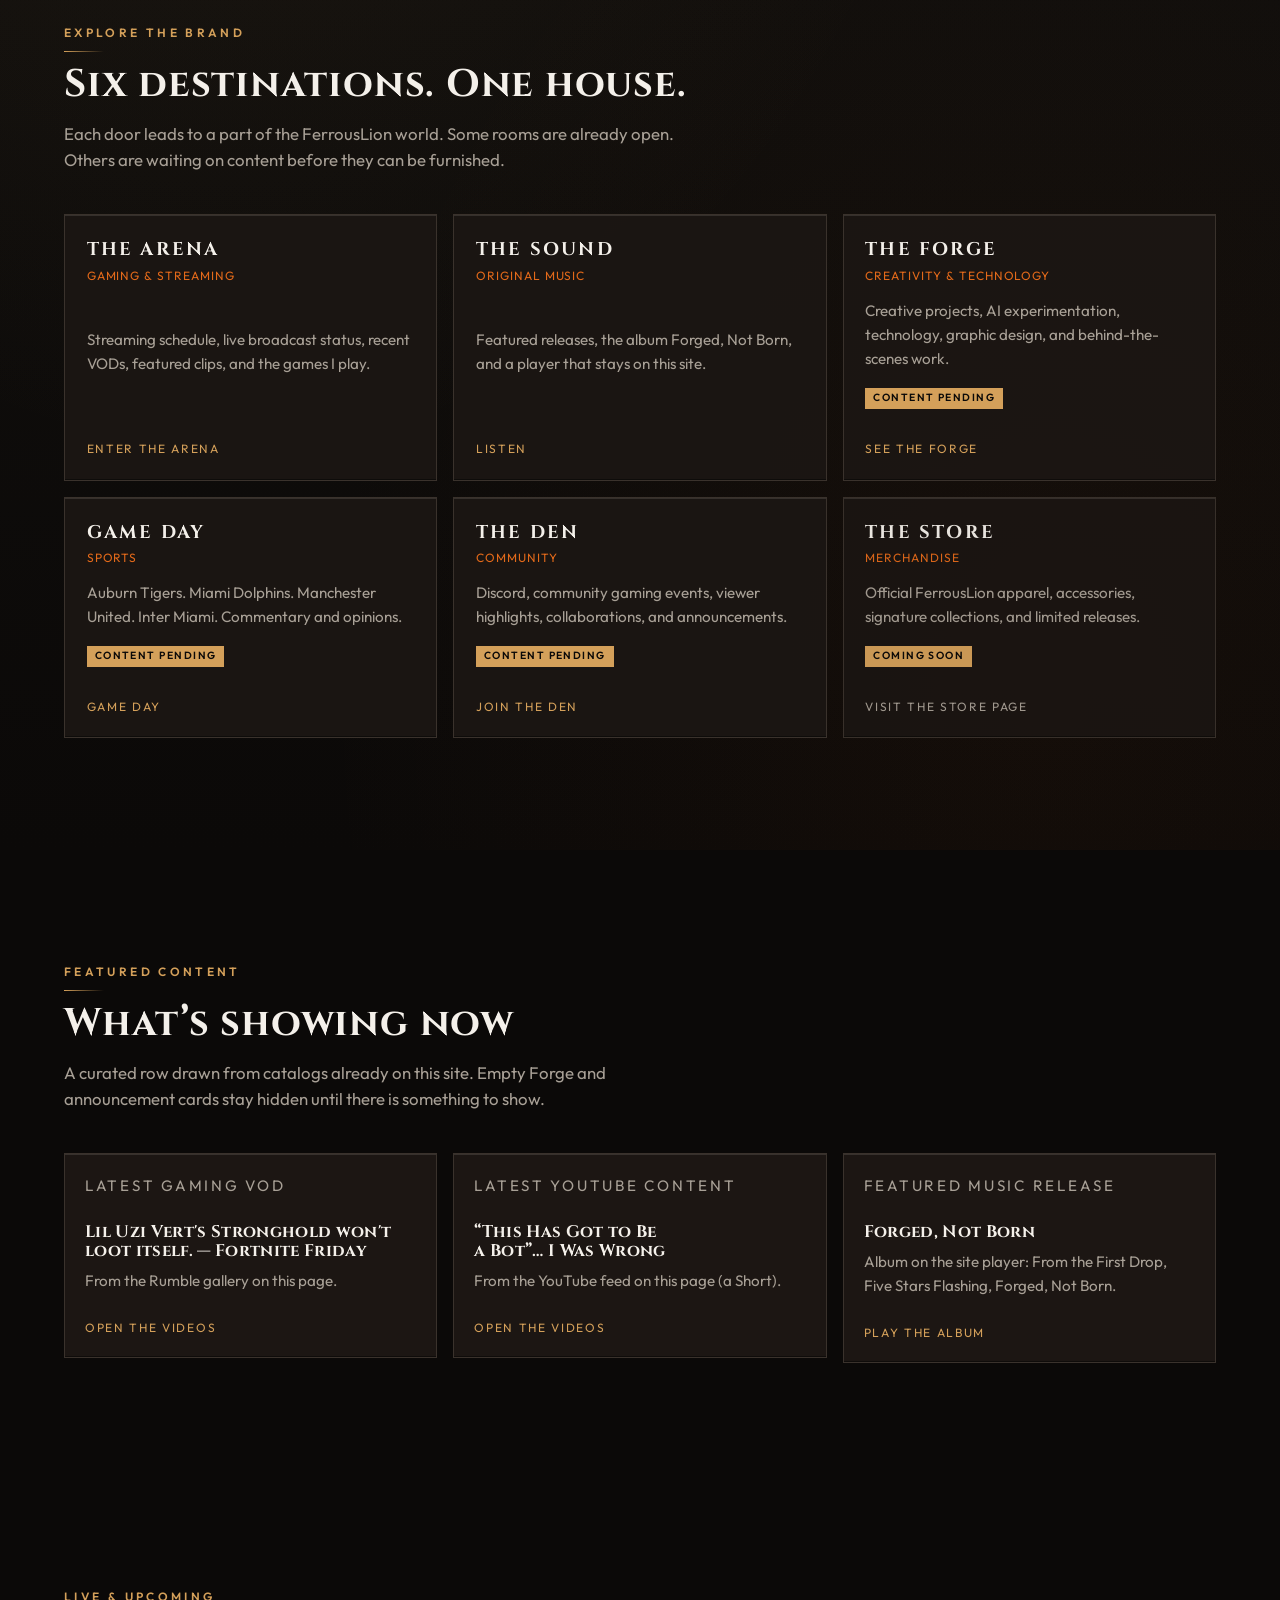
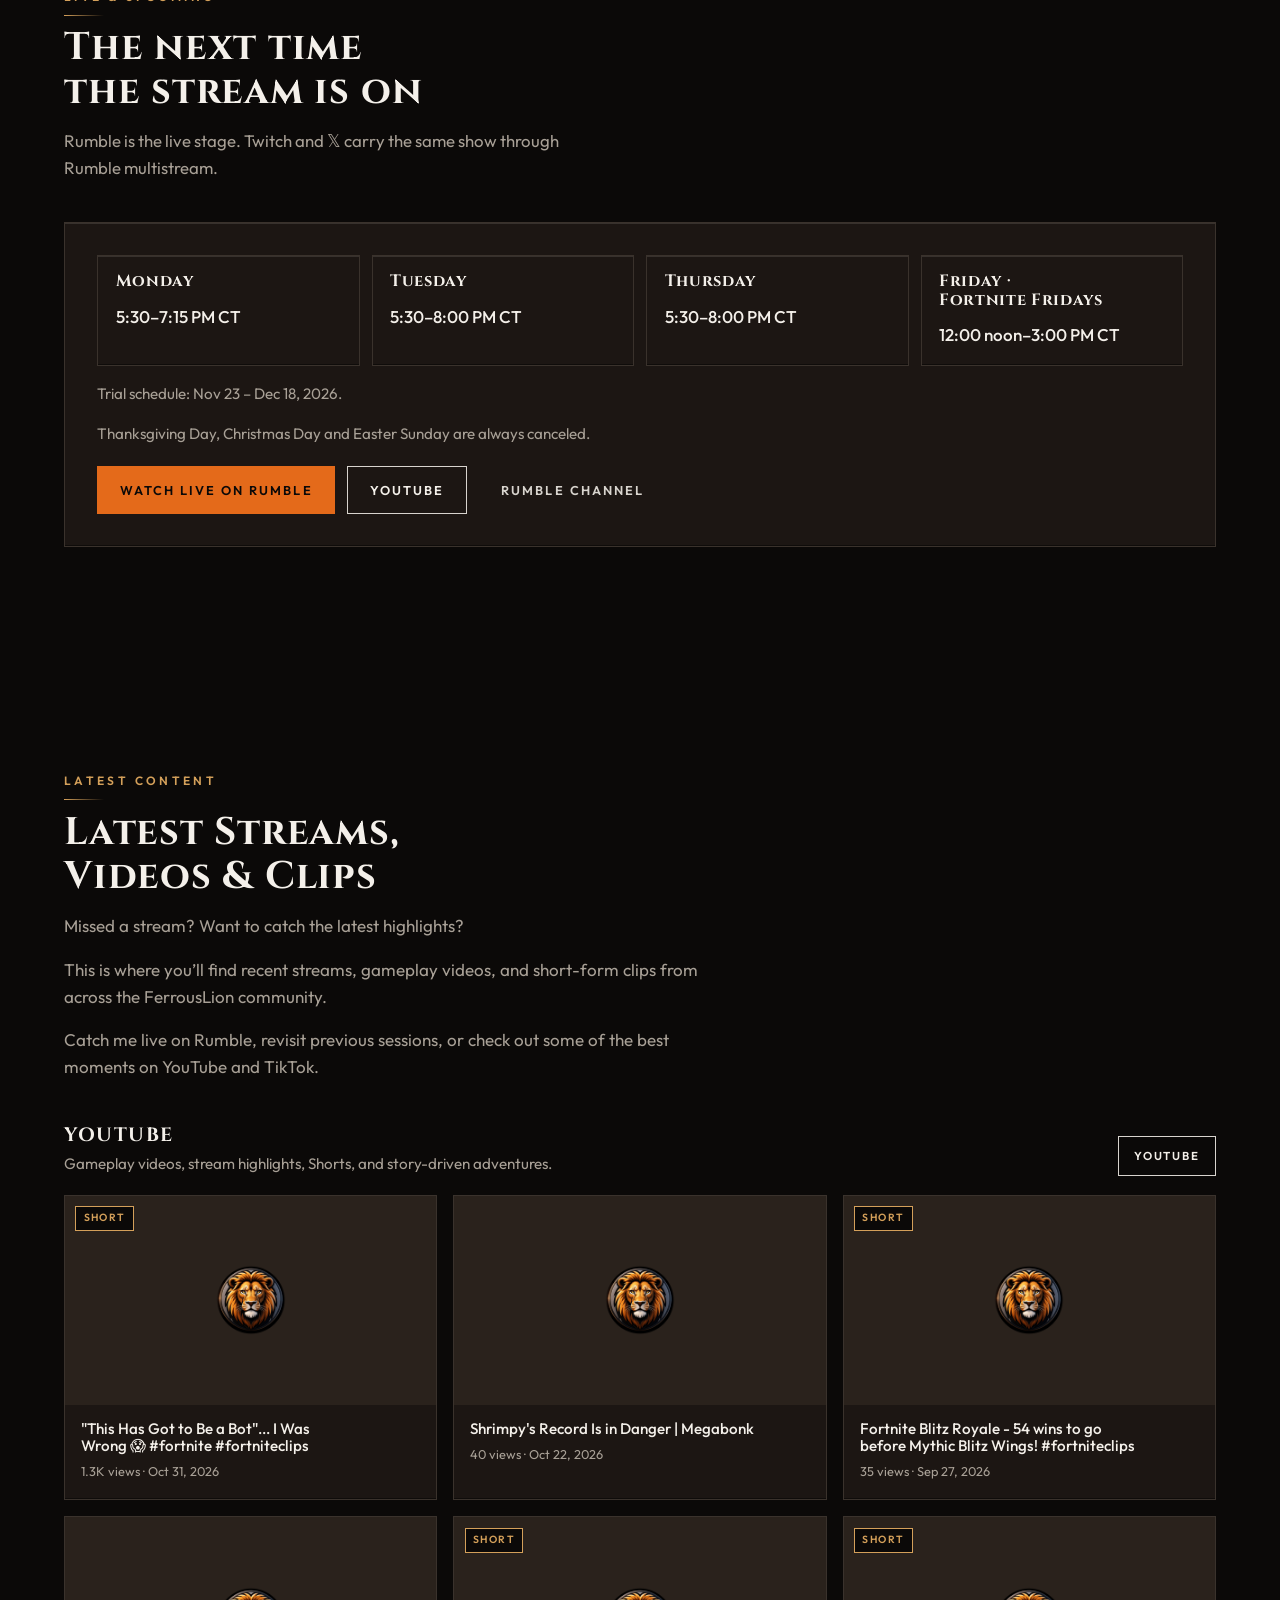
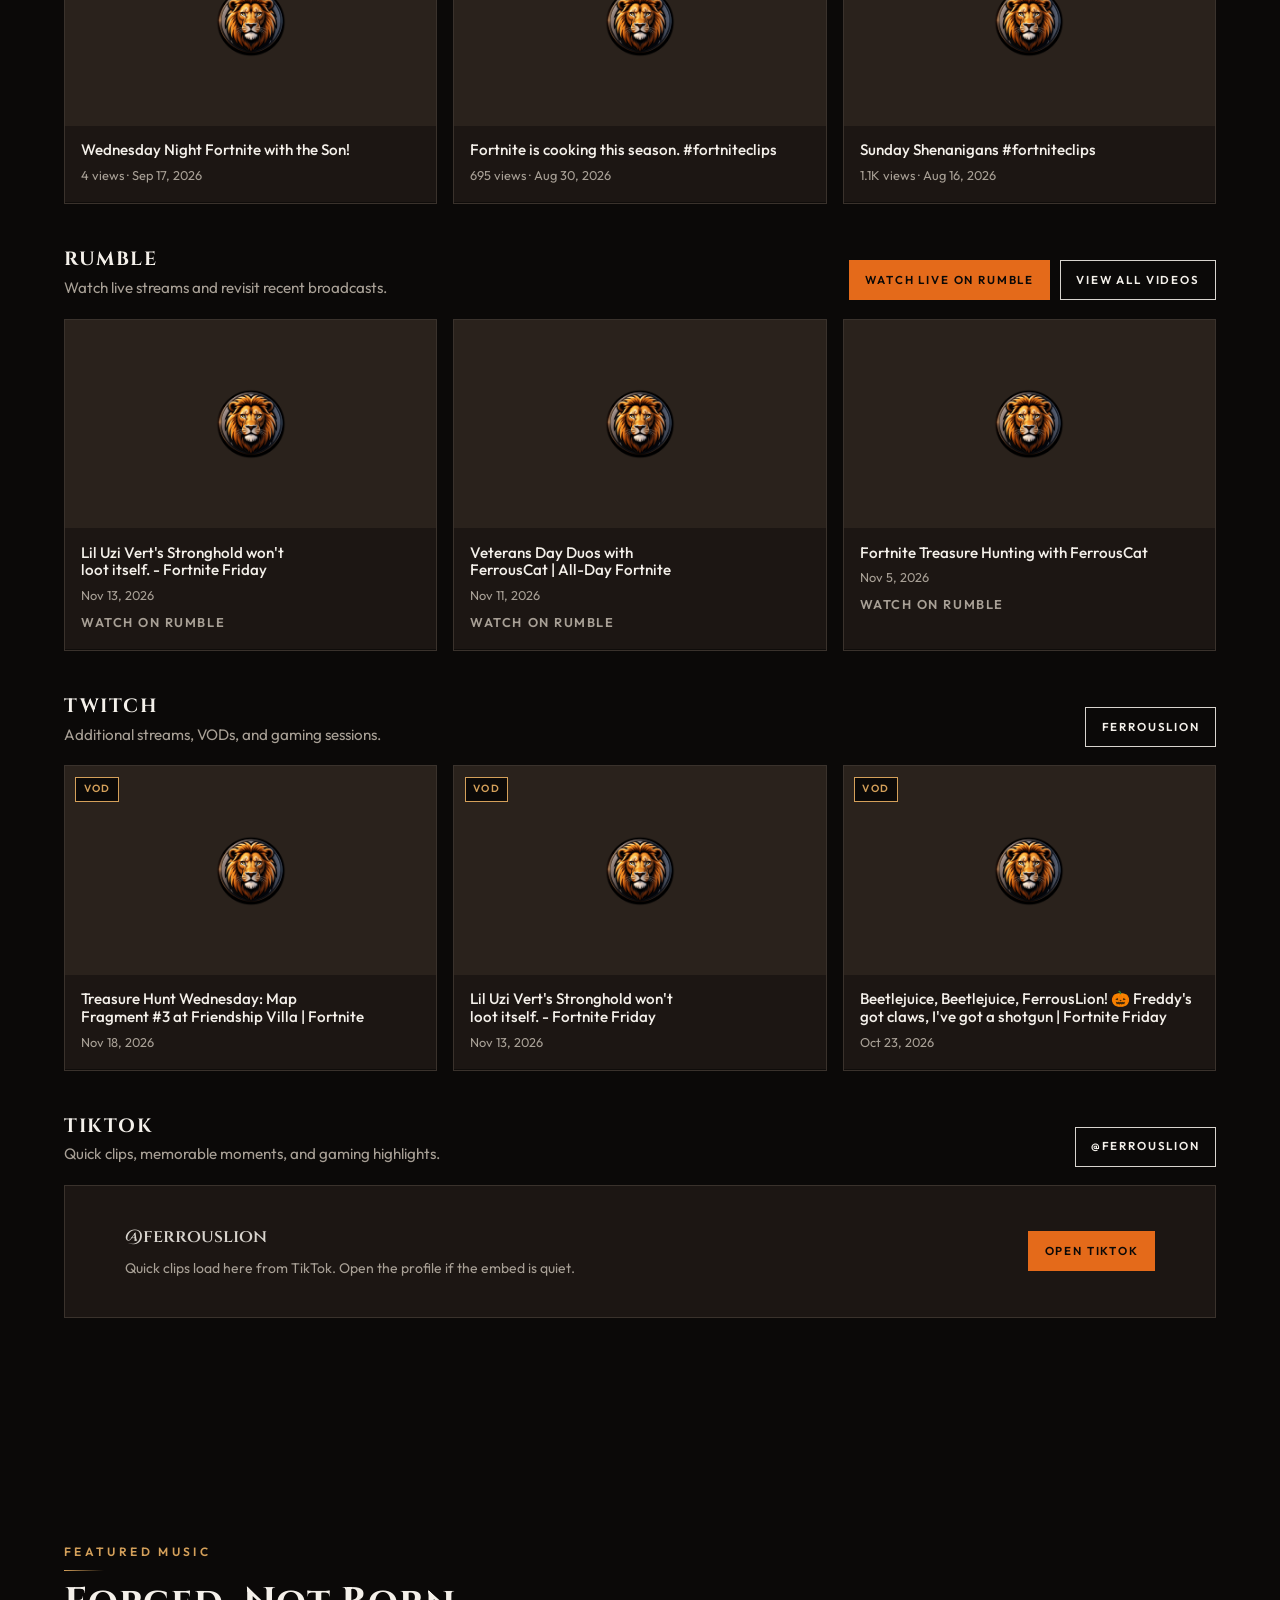
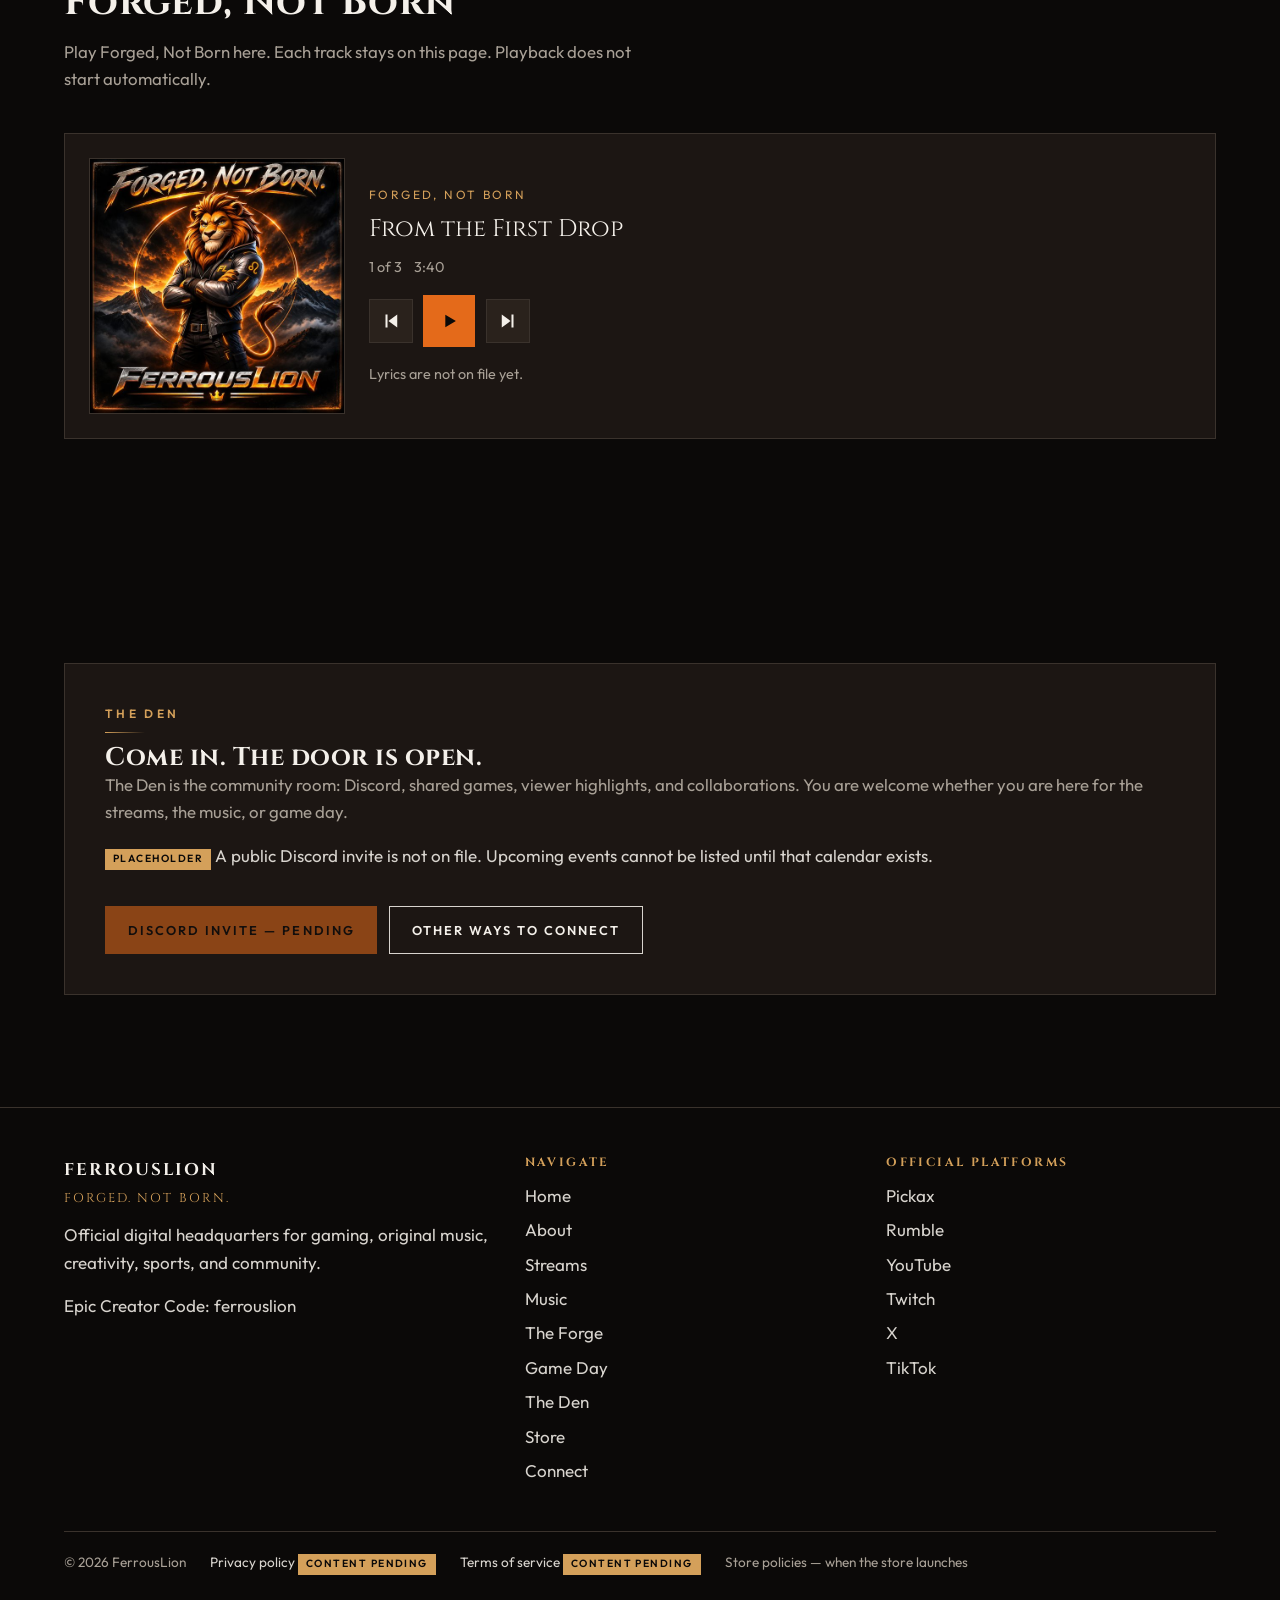
==== commit 6c549086: "Apply the approved Phase 1 brand foundation. Build the homepage and Coming Soon store from the Phase" ====
--- a/index.html
+++ b/index.html
@@ -5,7 +5,7 @@
   <meta name="viewport" content="width=device-width, initial-scale=1">
   <title>FerrousLion | Gaming, Streaming &amp; Community</title>
   <meta name="description" content="Follow FerrousLion for live gaming streams, Fortnite adventures, gameplay videos, sports conversations, and community across Rumble, YouTube, Twitch, and TikTok.">
-  <meta name="theme-color" content="#f6f1e8">
+  <meta name="theme-color" content="#0B0908">
   <meta name="twitter:card" content="summary_large_image">
   <meta name="twitter:title" content="FerrousLion | Gaming, Streaming &amp; Community">
   <meta name="twitter:description" content="Follow FerrousLion for live gaming streams, Fortnite adventures, gameplay videos, sports conversations, and community across Rumble, YouTube, Twitch, and TikTok.">
@@ -23,7 +23,7 @@
   <link rel="icon" type="image/svg+xml" href="./favicon.svg">
   <link rel="preconnect" href="https://fonts.googleapis.com">
   <link rel="preconnect" href="https://fonts.gstatic.com" crossorigin>
-  <link href="https://fonts.googleapis.com/css2?family=Cinzel:wght@500;600;700&family=Outfit:wght@400;500;600&display=swap" rel="stylesheet">
+  <link href="https://fonts.googleapis.com/css2?family=Cinzel:wght@500;600;700&family=Outfit:wght@400;500;600;700&display=swap" rel="stylesheet">
   <link rel="stylesheet" href="./styles.css">
   <script type="application/ld+json">
   {
@@ -49,127 +49,259 @@
   </script>
 </head>
 <body>
-  <a class="skip" href="#about">Skip to content</a>
+  <a class="skip" href="#meet">Skip to content</a>
 
   <header class="header">
     <div class="wrap header-bar">
-      <a class="brand" href="#top">
-        <img src="./brand/crest-sm.png" alt="">
-        <span>FerrousLion</span>
-      </a>
+      <div class="header-left">
+        <a class="brand" href="#top">FerrousLion</a>
+        <div class="social-icons" role="group" aria-label="Official accounts">
+          <a class="social-icon social-pickax" href="https://pickax.com/ferrouslion" target="_blank" rel="noopener noreferrer" aria-label="FerrousLion on Pickax" title="FerrousLion on Pickax — pickax.com/ferrouslion">
+            <img src="./assets/icons/pickax-logo.svg" width="104" height="32" alt="">
+          </a>
+          <a class="social-icon social-x" href="https://x.com/FerrousLion" target="_blank" rel="noopener noreferrer" aria-label="FerrousLion on X" title="FerrousLion on X — @FerrousLion">
+            <img src="./assets/icons/x-favicon.png" width="32" height="32" alt="">
+          </a>
+        </div>
+      </div>
       <nav class="nav-desk" aria-label="Primary">
+        <a href="#top" aria-current="page">Home</a>
         <a href="#about">About</a>
-        <a href="#schedule">Schedule</a>
-        <a href="#play">What I Play</a>
-        <a href="#videos">Videos</a>
+        <a href="#streams">Streams</a>
         <a href="#music">Music</a>
+        <a href="#forge">The Forge</a>
+        <a href="#gameday">Game Day</a>
+        <a href="#den">The Den</a>
+        <a class="nav-store" href="./store/index.html">Store</a>
         <a href="#connect">Connect</a>
       </nav>
-      <div class="header-actions">
-        <a class="btn btn-solid btn-sm watch-desk" href="https://pickax.com/ferrouslion" target="_blank" rel="noreferrer">Follow me on ⛏️ Pickax</a>
-        <button class="menu-btn" type="button" aria-expanded="false" aria-label="Open menu">
-          <svg width="20" height="20" viewBox="0 0 24 24" fill="none" stroke="currentColor" stroke-width="2" aria-hidden="true"><path d="M4 7h16M4 12h16M4 17h16"/></svg>
-        </button>
-      </div>
+      <button class="menu-btn" type="button" aria-expanded="false" aria-label="Open menu" aria-controls="mobile-nav">
+        <svg width="20" height="20" viewBox="0 0 24 24" fill="none" stroke="currentColor" stroke-width="2" aria-hidden="true"><path d="M4 7h16M4 12h16M4 17h16"/></svg>
+      </button>
     </div>
-    <div class="nav-mobile">
-      <nav aria-label="Mobile">
-        <a href="#about">About</a>
-        <a href="#schedule">Schedule</a>
-        <a href="#play">What I Play</a>
-        <a href="#videos">Videos</a>
-        <a href="#music">Music</a>
-        <a href="#connect">Connect</a>
-      </nav>
-      <a class="btn btn-solid" href="https://pickax.com/ferrouslion" target="_blank" rel="noreferrer">Follow me on ⛏️ Pickax</a>
+    <div class="nav-mobile" id="mobile-nav">
+      <div class="wrap">
+        <div class="social-icons" role="group" aria-label="Official accounts in the menu">
+          <a class="social-icon social-pickax" href="https://pickax.com/ferrouslion" target="_blank" rel="noopener noreferrer" aria-label="FerrousLion on Pickax" title="FerrousLion on Pickax — pickax.com/ferrouslion">
+            <img src="./assets/icons/pickax-logo.svg" width="104" height="32" alt="">
+          </a>
+          <a class="social-icon social-x" href="https://x.com/FerrousLion" target="_blank" rel="noopener noreferrer" aria-label="FerrousLion on X" title="FerrousLion on X — @FerrousLion">
+            <img src="./assets/icons/x-favicon.png" width="32" height="32" alt="">
+          </a>
+        </div>
+        <nav aria-label="Mobile">
+          <a href="#top">Home</a>
+          <a href="#about">About</a>
+          <a href="#streams">Streams</a>
+          <a href="#music">Music</a>
+          <a href="#forge">The Forge</a>
+          <a href="#gameday">Game Day</a>
+          <a href="#den">The Den</a>
+          <a href="./store/index.html">Store</a>
+          <a href="#connect">Connect</a>
+        </nav>
+      </div>
     </div>
   </header>
 
-  <main>
-    <section class="hero" id="top">
-      <img class="hero-img" src="./hero.jpg" alt="FerrousLion standing beside the FL Gaming logo">
-      <div class="hero-shade" aria-hidden="true"></div>
-      <div class="wrap hero-copy">
-        <div class="hero-title-row reveal">
-          <img src="./brand/crest-sm.png" alt="">
-          <h1>FerrousLion</h1>
-        </div>
-        <p class="hero-motto reveal d1">FORGED. NOT BORN.</p>
-        <p class="hero-support reveal d2">Gaming, sports, and good company. From Fortnite lobbies and late-night adventures to game-day conversations, this is where I play, stream, and connect with the community.</p>
-        <div class="hero-cta reveal d3">
-          <a class="btn btn-solid" href="https://rumble.com/user/ferrouslion/live" target="_blank" rel="noopener noreferrer">WATCH LIVE<span class="sr-only"> on Rumble</span></a>
-          <a class="btn btn-outline" href="#videos">EXPLORE CONTENT</a>
-        </div>
-      </div>
-      <a class="scroll-hint" href="#about">Scroll</a>
+  <main id="top">
+    <h1 class="sr-only">FerrousLion</h1>
+    <section class="hero" aria-labelledby="hero-banner-label">
+      <h2 id="hero-banner-label" class="sr-only">FerrousLion official cover banner</h2>
+      <figure class="hero-banner">
+        <img
+          src="./assets/02-official-cover-banner.png"
+          width="1672"
+          height="941"
+          alt="FerrousLion seated on a lion-carved throne before a volcanic fortress, with the words FerrousLion and Forged. Not Born."
+        >
+      </figure>
+      <div class="hero-cta-band">
+        <div class="wrap hero-actions">
+          <a class="btn btn-secondary" href="#meet">Explore FerrousLion</a>
+          <a class="btn btn-primary" href="https://rumble.com/user/ferrouslion/live" target="_blank" rel="noopener noreferrer">Watch Live<span class="sr-only"> on Rumble</span></a>
+          <a class="btn btn-secondary" href="#music">Discover the Music</a>
+        </div>
+      </div>
     </section>
 
-    <section class="section" id="about" aria-labelledby="about-title">
-      <div class="wrap about-grid">
-        <div>
-          <p class="kicker">About me</p>
-          <h2 id="about-title">A lion in the lobby. A fan on game day.</h2>
-          <div class="about-copy">
-            <p>I’m FerrousLion — a gamer, content creator, streamer, and lifelong sports fan.</p>
-            <p>I believe gaming is about more than winning. It’s about the experiences, the unexpected moments, the laughs, and the people you meet along the way.</p>
-            <p>You’ll usually find me dropping into Fortnite, exploring expansive game worlds, taking on a new adventure, or enjoying a little friendly competition. Sometimes my son, FerrousCat, joins me for Fortnite Duos. Other times, it’s just me, the game, and whoever happens to be hanging out in chat.</p>
-            <p>When I’m away from the controller, I’m following Auburn and Miami Dolphins football, along with Manchester United and Inter Miami soccer. I enjoy talking sports just as much as playing games.</p>
-            <p>Whether you’re here for the streams, the games, the sports conversations, or simply the community, you’re welcome.</p>
-            <p class="about-signoff">Forged. Not Born.</p>
-          </div>
-          <dl class="facts">
-            <div class="fact hairline"><dt>My gaming world</dt><dd>PC first. Console when the game calls for it.</dd></div>
-            <div class="fact hairline"><dt>Teams I follow</dt><dd>Auburn<br>Miami Dolphins<br>Manchester United<br>Inter Miami</dd></div>
-            <div class="fact hairline"><dt>Support the channel</dt><dd>Epic creator code ferrouslion</dd></div>
-          </dl>
-          <blockquote class="about-quote">
-            <p>“As a lion in the mountains, confident in his strength, comes upon a herd of cattle feeding in a low-lying meadow... so Achilles came on, his heart full of fierce resolve.”</p>
-            <footer>~ Homer, The Iliad (Book 22)</footer>
-          </blockquote>
-        </div>
-        <div>
-          <div class="about-mobile">
-            <img src="./brand/avatar-sm.png" alt="FerrousLion">
-            <div>
-              <p class="font-display" style="font-family:var(--font-display);font-weight:600;margin:0">FerrousLion</p>
-              <p class="muted" style="margin:.15rem 0 0;font-size:.875rem">@FerrousLion</p>
+    <div class="mood">
+      <section class="section" id="meet" aria-labelledby="meet-title">
+        <div class="wrap meet-grid">
+          <div class="avatar-frame">
+            <img
+              src="./assets/01-official-avatar.png"
+              width="1408"
+              height="1408"
+              alt="Official FerrousLion avatar: a golden-orange lion wearing a black metallic FL jacket, standing with arms crossed."
+            >
+          </div>
+          <div class="meet-copy" id="about">
+            <p class="kicker">Meet FerrousLion</p>
+            <h2 id="meet-title">More Than a Game. More Than a Hobby. One Identity.</h2>
+            <p>FerrousLion is where gaming, music, creativity, technology, and community come together. Built through passion, experimentation, and the determination to create something of my own.</p>
+            <div class="philosophy">
+              <strong>Forged. Not Born.</strong>
+              <p><span class="placeholder-flag">PLACEHOLDER</span> A short explanation of the philosophy will go here, in FerrousLion’s own words.</p>
             </div>
           </div>
-          <div class="about-shot">
-            <img src="./about.jpg" alt="Late-night desk with a small iron lion figurine">
-            <div class="about-fade">
-              <img src="./brand/avatar-sm.png" alt="">
-              <div>
-                <p style="font-family:var(--font-display);font-weight:600;font-size:.875rem">FerrousLion</p>
-                <p class="muted" style="font-size:.75rem">Streams · clips · story runs</p>
-              </div>
-            </div>
-          </div>
-        </div>
+        </div>
+      </section>
+
+      <section class="section" id="explore" aria-labelledby="explore-title">
+        <div class="wrap">
+          <div class="section-head">
+            <p class="kicker">Explore the brand</p>
+            <h2 id="explore-title">Six destinations. One house.</h2>
+            <p class="lead">Each door leads to a part of the FerrousLion world. Some rooms are already open. Others are waiting on content before they can be furnished.</p>
+          </div>
+          <ul class="dest-grid">
+            <li id="streams">
+              <a class="card-link" href="#live">
+                <article class="dest-card">
+                  <h3>The Arena</h3>
+                  <p class="dest-label">Gaming &amp; Streaming</p>
+                  <p>Streaming schedule, live broadcast status, recent VODs, featured clips, and the games I play.</p>
+                  <span class="dest-link">Enter the Arena</span>
+                </article>
+              </a>
+            </li>
+            <li>
+              <a class="card-link" href="#music">
+                <article class="dest-card">
+                  <h3>The Sound</h3>
+                  <p class="dest-label">Original Music</p>
+                  <p>Featured releases, the album Forged, Not Born, and a player that stays on this site.</p>
+                  <span class="dest-link">Listen</span>
+                </article>
+              </a>
+            </li>
+            <li id="forge">
+              <a class="card-link" href="#featured">
+                <article class="dest-card">
+                  <h3>The Forge</h3>
+                  <p class="dest-label">Creativity &amp; Technology</p>
+                  <p>Creative projects, AI experimentation, technology, graphic design, and behind-the-scenes work.</p>
+                  <span class="placeholder-flag">Content pending</span>
+                  <span class="dest-link">See the Forge</span>
+                </article>
+              </a>
+            </li>
+            <li id="gameday">
+              <a class="card-link" href="#featured">
+                <article class="dest-card">
+                  <h3>Game Day</h3>
+                  <p class="dest-label">Sports</p>
+                  <p>Auburn Tigers. Miami Dolphins. Manchester United. Inter Miami. Commentary and opinions.</p>
+                  <span class="placeholder-flag">Content pending</span>
+                  <span class="dest-link">Game Day</span>
+                </article>
+              </a>
+            </li>
+            <li id="den">
+              <a class="card-link" href="#community">
+                <article class="dest-card">
+                  <h3>The Den</h3>
+                  <p class="dest-label">Community</p>
+                  <p>Discord, community gaming events, viewer highlights, collaborations, and announcements.</p>
+                  <span class="placeholder-flag">Content pending</span>
+                  <span class="dest-link">Join the Den</span>
+                </article>
+              </a>
+            </li>
+            <li id="store">
+              <a class="card-link" href="./store/index.html">
+                <article class="dest-card is-soon">
+                  <h3>The Store</h3>
+                  <p class="dest-label">Merchandise</p>
+                  <p>Official FerrousLion apparel, accessories, signature collections, and limited releases.</p>
+                  <span class="placeholder-flag">Coming soon</span>
+                  <span class="dest-link">Visit the Store page</span>
+                </article>
+              </a>
+            </li>
+          </ul>
+        </div>
+      </section>
+    </div>
+
+    <section class="section" id="featured" aria-labelledby="featured-title">
+      <div class="wrap">
+        <div class="section-head">
+          <p class="kicker">Featured content</p>
+          <h2 id="featured-title">What’s showing now</h2>
+          <p class="lead">A curated row drawn from catalogs already on this site. Empty Forge and announcement cards stay hidden until there is something to show.</p>
+        </div>
+        <ul class="feature-grid">
+          <li>
+            <article class="feature-card">
+              <p class="feature-kind">Latest gaming VOD</p>
+              <h3>Lil Uzi Vert's Stronghold won't loot itself. — Fortnite Friday</h3>
+              <p>From the Rumble gallery on this page.</p>
+              <a class="feature-link" href="#videos">Open the videos</a>
+            </article>
+          </li>
+          <li>
+            <article class="feature-card">
+              <p class="feature-kind">Latest YouTube content</p>
+              <h3>“This Has Got to Be a Bot”… I Was Wrong</h3>
+              <p>From the YouTube feed on this page (a Short).</p>
+              <a class="feature-link" href="#videos">Open the videos</a>
+            </article>
+          </li>
+          <li>
+            <article class="feature-card">
+              <p class="feature-kind">Featured music release</p>
+              <h3>Forged, Not Born</h3>
+              <p>Album on the site player: From the First Drop, Five Stars Flashing, Forged, Not Born.</p>
+              <a class="feature-link" href="#music">Play the album</a>
+            </article>
+          </li>
+          <!-- Hidden until content exists: Recent creative project (The Forge) featured card.
+          <li>
+            <article class="feature-card">
+              <p class="feature-kind">Recent creative project</p>
+              <span class="placeholder-flag">PLACEHOLDER</span>
+              <h3>Example — no Forge project is published yet</h3>
+              <p>This card stays hidden until FerrousLion supplies a project.</p>
+            </article>
+          </li>
+          -->
+          <!-- Hidden until content exists: Latest announcement featured card.
+          <li>
+            <article class="feature-card">
+              <p class="feature-kind">Latest announcement</p>
+              <span class="placeholder-flag">PLACEHOLDER</span>
+              <h3>Example — no announcement feed exists yet</h3>
+              <p>This card stays hidden until an announcement is published.</p>
+            </article>
+          </li>
+          -->
+        </ul>
       </div>
     </section>
 
-    <section class="section" id="schedule" aria-labelledby="schedule-title">
+    <section class="section" id="live" aria-labelledby="live-title">
       <div class="wrap">
-        <div class="schedule-head">
-          <p class="kicker">Schedule</p>
-          <h2 id="schedule-title">When the stream is on</h2>
+        <div class="section-head">
+          <p class="kicker">Live &amp; Upcoming</p>
+          <h2 id="live-title">The next time the stream is on</h2>
           <p class="lead">Rumble is the live stage. Twitch and 𝕏 carry the same show through Rumble multistream.</p>
         </div>
-
-        <!--
-          SCHEDULE NOTICE — edit this block for a holiday, one-off special, or one-off cancellation.
-          data-date is the event day in America/Chicago, written YYYY-MM-DD.
-          The slot stays hidden after that Chicago date, so a stale notice never lingers.
-          Leave data-date empty when there is no upcoming special or cancellation.
-        -->
-        <article class="card hairline schedule-special" id="schedule-special" data-date="2026-11-26" hidden>
+        <div class="live-panel live-schedule">
+          <div>
+            <!--
+              SCHEDULE NOTICE — edit this block for a holiday, one-off special, or one-off cancellation.
+              data-date is the event day in America/Chicago, written YYYY-MM-DD.
+              The slot stays hidden after that Chicago date, so a stale notice never lingers.
+              Leave data-date empty when there is no upcoming special or cancellation.
+            -->
+            <article class="card hairline schedule-special" id="schedule-special" data-date="2026-11-26" hidden>
           <p class="kicker">Schedule change</p>
           <h3>No stream on Thanksgiving</h3>
           <p>Thu, Nov 26, 2026. The Thursday stream is canceled for Thanksgiving.</p>
         </article>
-
-        <ul class="schedule-grid">
+                    <ul class="schedule-grid">
           <li class="card hairline schedule-slot">
             <h3>Monday</h3>
             <p class="schedule-time">5:30–7:15 PM CT</p>
@@ -189,85 +321,35 @@
         </ul>
         <p class="schedule-note">Trial schedule: Nov 23 – Dec 18, 2026.</p>
         <p class="schedule-note">Thanksgiving Day, Christmas Day and Easter Sunday are always canceled.</p>
-        <p class="schedule-cta">
-          <a class="btn btn-solid" href="https://rumble.com/user/ferrouslion" target="_blank" rel="noreferrer">Watch Live on Rumble</a>
-        </p>
-      </div>
-    </section>
-
-    <section class="section" id="play" aria-labelledby="play-title">
-      <div class="wrap">
-        <div class="games-head">
-          <p class="kicker">What I play</p>
-          <h2 id="play-title">The rotation on stream</h2>
-          <div class="copy">
-            <p>Fortnite is home base, but the adventure doesn’t stop there.</p>
-            <p>From open-world exploration and story-driven adventures to sports games and the occasional trip into something completely unexpected, there’s always something happening.</p>
-            <p>The lineup changes, but the goal stays the same: enjoy the game, have some fun, and make every session count.</p>
-          </div>
-        </div>
-        <ul class="game-grid">
-          <li>
-            <article class="card hairline hairline-hover">
-              <div class="card-media"><img src="./games/fortnite.jpg" alt="Illustrated lion and two players with rifles on a beach"><span class="tag">PC/Xbox/PS5</span></div>
-              <div class="card-body"><h3>Fortnite</h3><p class="creator-code">Support-A-Creator code: ferrouslion</p><p>The home turf. Duos with FerrousCat, solo sessions, and plenty of unpredictable moments along the way.</p></div>
-            </article>
-          </li>
-          <li>
-            <article class="card hairline hairline-hover">
-              <div class="card-media"><img src="./games/gta.jpg" alt="Illustrated lion driving an orange sports car through a nighttime city chase"><span class="tag">PS5</span></div>
-              <div class="card-body"><h3>Grand Theft Auto</h3><p>Vice City nights are still on the way. City chaos, side streets, and whatever trouble the evening turns into.</p></div>
-            </article>
-          </li>
-          <li>
-            <article class="card hairline hairline-hover">
-              <div class="card-media"><img src="./games/madden.jpg" alt="Illustrated lion quarterback in an orange jersey lining up a play"><span class="tag">Xbox</span></div>
-              <div class="card-body"><h3>Madden</h3><p>I take the Dolphins and see how far a season can go. Play calls, friendly competition, and a Super Bowl chase if it holds together.</p></div>
-            </article>
-          </li>
-          <li>
-            <article class="card hairline hairline-hover">
-              <div class="card-media"><img src="./games/starfield.jpg" alt="Astronaut standing on a red planet in front of a ringed world"><span class="tag">PC</span></div>
-              <div class="card-body"><h3>Starfield</h3><p>I wander strange new worlds, put outposts together, and shape the trip with custom mods.</p></div>
-            </article>
-          </li>
-          <li>
-            <article class="card hairline hairline-hover">
-              <div class="card-media"><img src="./games/horizon.jpg" alt="Machine creature on a sunlit ridge above stone ruins and grassland"><span class="tag">PS5</span></div>
-              <div class="card-body"><h3>Horizon Zero Dawn and Horizon Forbidden West</h3><p>This is where I slow down. Open country, machine hunts, and a long story I can pick up whenever I want to unwind.</p></div>
-            </article>
-          </li>
-          <li>
-            <article class="card hairline hairline-hover">
-              <div class="card-media"><img src="./brand/avatar-sm.png" alt="FerrousLion" class="fit-top"><span class="tag">Talk</span></div>
-              <div class="card-body"><h3>Just Chatting</h3><p>Sometimes the controller stays down. Sports takes, lobby talk, and whoever feels like hanging out in chat.</p></div>
-            </article>
-          </li>
-        </ul>
+            <div class="live-links">
+              <a class="btn btn-primary" href="https://rumble.com/user/ferrouslion/live" target="_blank" rel="noopener noreferrer">Watch Live on Rumble</a>
+              <a class="btn btn-secondary" href="https://www.youtube.com/@ferrouslion" target="_blank" rel="noopener noreferrer">YouTube</a>
+              <a class="btn btn-ghost" href="https://rumble.com/user/ferrouslion" target="_blank" rel="noopener noreferrer">Rumble channel</a>
+            </div>
+          </div>
+        </div>
       </div>
     </section>
 
     <section class="section" id="videos" aria-labelledby="videos-heading">
       <div class="wrap">
-        <div class="content-head">
-          <div>
-            <p class="kicker">Latest content</p>
-            <h2 id="videos-heading">Latest Streams, Videos &amp; Clips</h2>
-            <div class="copy">
-              <p>Missed a stream? Want to catch the latest highlights?</p>
-              <p>This is where you’ll find recent streams, gameplay videos, and short-form clips from across the FerrousLion community.</p>
-              <p>Catch me live on Rumble, revisit previous sessions, or check out some of the best moments on YouTube and TikTok.</p>
-            </div>
+        <div class="section-head">
+          <p class="kicker">Latest content</p>
+          <h2 id="videos-heading">Latest Streams, Videos &amp; Clips</h2>
+          <div class="copy">
+            <p>Missed a stream? Want to catch the latest highlights?</p>
+            <p>This is where you’ll find recent streams, gameplay videos, and short-form clips from across the FerrousLion community.</p>
+            <p>Catch me live on Rumble, revisit previous sessions, or check out some of the best moments on YouTube and TikTok.</p>
           </div>
         </div>
 
         <div class="platform-block">
-          <div class="tiktok-head">
+          <div class="platform-head">
             <div>
               <h3>YouTube</h3>
               <p class="platform-note">Gameplay videos, stream highlights, Shorts, and story-driven adventures.</p>
             </div>
-            <a class="btn btn-outline btn-sm" href="https://www.youtube.com/@ferrouslion" target="_blank" rel="noreferrer">YouTube</a>
+            <a class="btn btn-secondary btn-sm" href="https://www.youtube.com/@ferrouslion" target="_blank" rel="noopener noreferrer">YouTube</a>
           </div>
           <ul class="video-grid" id="youtube-videos"></ul>
         </div>
@@ -307,47 +389,47 @@
   ]
 }
         </script>
-        <div class="tiktok-head">
+        <div class="platform-head">
           <div>
             <h3 id="videos-title">Rumble</h3>
             <p class="platform-note">Watch live streams and revisit recent broadcasts.</p>
           </div>
           <div class="featured-actions">
-            <a class="btn btn-solid btn-sm" href="https://rumble.com/user/ferrouslion" target="_blank" rel="noopener noreferrer">Watch Live on Rumble</a>
-            <a class="btn btn-outline btn-sm" id="rumble-channel-link" href="https://rumble.com/user/ferrouslion" target="_blank" rel="noopener noreferrer">View all videos</a>
+            <a class="btn btn-primary btn-sm" href="https://rumble.com/user/ferrouslion/live" target="_blank" rel="noopener noreferrer">Watch Live on Rumble</a>
+            <a class="btn btn-secondary btn-sm" id="rumble-channel-link" href="https://rumble.com/user/ferrouslion" target="_blank" rel="noopener noreferrer">View all videos</a>
           </div>
         </div>
         <ul class="video-grid featured-rumble" id="featured-rumble"></ul>
         </section>
 
         <div class="platform-block">
-          <div class="tiktok-head">
+          <div class="platform-head">
             <div>
               <h3>Twitch</h3>
               <p class="platform-note">Additional streams, VODs, and gaming sessions.</p>
             </div>
-            <a class="btn btn-outline btn-sm" href="https://www.twitch.tv/ferrouslion/videos" target="_blank" rel="noreferrer">ferrouslion</a>
+            <a class="btn btn-secondary btn-sm" href="https://www.twitch.tv/ferrouslion/videos" target="_blank" rel="noopener noreferrer">ferrouslion</a>
           </div>
           <ul class="video-grid" id="twitch-videos"></ul>
         </div>
 
         <div class="platform-block">
-          <div class="tiktok-head">
+          <div class="platform-head">
             <div>
               <h3>TikTok</h3>
               <p class="platform-note">Quick clips, memorable moments, and gaming highlights.</p>
             </div>
-            <a class="btn btn-outline btn-sm" href="https://www.tiktok.com/@ferrouslion" target="_blank" rel="noreferrer">@ferrouslion</a>
+            <a class="btn btn-secondary btn-sm" href="https://www.tiktok.com/@ferrouslion" target="_blank" rel="noopener noreferrer">@ferrouslion</a>
           </div>
           <div class="tiktok-card hairline" id="tiktok-embed">
             <blockquote class="tiktok-embed" cite="https://www.tiktok.com/@ferrouslion" data-unique-id="ferrouslion" data-embed-type="creator">
               <section>
-                <a href="https://www.tiktok.com/@ferrouslion" target="_blank" rel="noreferrer">
+                <a href="https://www.tiktok.com/@ferrouslion" target="_blank" rel="noopener noreferrer">
                   <span>
                     <span style="display:block;font-family:var(--font-display);font-size:1.125rem;font-weight:600">@ferrouslion</span>
-                    <span class="muted" style="display:block;margin-top:.35rem;font-size:.875rem">Quick clips load here from TikTok. Open the profile if the embed is quiet.</span>
+                    <span style="display:block;margin-top:.35rem;font-size:.875rem;color:var(--muted)">Quick clips load here from TikTok. Open the profile if the embed is quiet.</span>
                   </span>
-                  <span class="btn btn-solid btn-sm">Open TikTok</span>
+                  <span class="btn btn-primary btn-sm">Open TikTok</span>
                 </a>
               </section>
             </blockquote>
@@ -383,14 +465,12 @@
   ]
 }
         </script>
-        <div class="content-head">
-          <div>
-            <p class="kicker">Music</p>
-            <h2 id="music-title">Albums and songs</h2>
-            <p class="lead">Play Forged, Not Born here. Each track stays on this page.</p>
-          </div>
-        </div>
-        <div class="card hairline music-card music-player" id="music-release">
+        <div class="section-head">
+          <p class="kicker">Featured music</p>
+          <h2 id="music-title">Forged, Not Born</h2>
+          <p class="lead">Play Forged, Not Born here. Each track stays on this page. Playback does not start automatically.</p>
+        </div>
+        <div class="music-card music-player" id="music-release">
           <div class="music-art">
             <img src="./music/forged-not-born.jpg" width="600" height="600" alt="Forged, Not Born album cover by FerrousLion" decoding="async">
           </div>
@@ -414,6 +494,7 @@
               </button>
             </div>
             <audio id="music-audio" controls preload="none" src="https://media.ferrouslion.com/playback/forged-not-born/from-the-first-drop/6d61a341fdd869c92d87c1517df8c01268687366d9117ba77d4478370fbb5b7a.mp3" aria-label="From the First Drop"></audio>
+            <p class="music-note">Lyrics are not on file yet.</p>
           </div>
         </div>
         <div class="music-fallback" id="music-fallback">
@@ -433,7 +514,7 @@
             </li>
           </ol>
         </div>
-        <script>
+                <script>
           (function () {
             var player = document.getElementById("music-release");
             var audio = document.getElementById("music-audio");
@@ -749,69 +830,62 @@
       </div>
     </section>
 
-    <section class="section" id="connect" aria-labelledby="connect-title">
+    <section class="section" id="community" aria-labelledby="community-title">
       <div class="wrap">
-        <div class="connect-head">
-          <p class="kicker">Connect</p>
-          <h2 id="connect-title">Find me everywhere the lion lands</h2>
-          <div class="copy">
-            <p>The conversation doesn’t end when the stream goes offline.</p>
-            <p>Follow FerrousLion across your favorite platforms for stream announcements, gaming clips, sports conversations, community updates, and everything happening along the way.</p>
-            <p>One name. One community. Plenty of ways to connect.</p>
-          </div>
-        </div>
-        <ul class="social-grid">
-          <li>
-            <a class="hairline hairline-hover" href="https://pickax.com/ferrouslion" target="_blank" rel="noreferrer">
-              <span class="icon-box"><svg viewBox="0 0 24 24" fill="currentColor" aria-hidden="true"><path d="M20.4 3.2c-2.4-.1-5.1.9-7.1 2.7L12 7.2 10.7 5.9c-1.9-1.8-4.7-2.8-7.1-2.7l2.6 2.6c.5.5.5 1.3 0 1.8L4.8 9l.7.7 1.4-1.4c.5-.5 1.3-.5 1.8 0L11 10.6v8.1c0 .7.6 1.3 1.3 1.3s1.3-.6 1.3-1.3v-8.1l2.3-2.3c.5-.5.5-1.3 0-1.8L14.5 5.1l.7-.7 1.4 1.4c.5.5 1.3.5 1.8 0l2-2.6Z"/></svg></span>
-              <span><h3>Pickax</h3><span class="handle">ferrouslion</span><p>Community updates and conversations.</p></span>
-            </a>
-          </li>
-          <li>
-            <a class="hairline hairline-hover" href="https://rumble.com/user/ferrouslion" target="_blank" rel="noreferrer">
-              <span class="icon-box"><svg viewBox="0 0 24 24" fill="currentColor" aria-hidden="true"><path d="M19.62 8.28a6.9 6.9 0 0 0-2.67-2.72A9.4 9.4 0 0 0 12.3 4.5c-1.7 0-3.28.36-4.66 1.06A6.9 6.9 0 0 0 4.97 8.3 8.3 8.3 0 0 0 4 12.14c0 1.4.33 2.66.97 3.85a6.9 6.9 0 0 0 2.67 2.73 9.4 9.4 0 0 0 4.66 1.05c1.7 0 3.28-.35 4.65-1.05a6.9 6.9 0 0 0 2.67-2.73c.64-1.19.97-2.45.97-3.85 0-1.38-.32-2.64-.97-3.86ZM10.4 8.4h2.28c1.1 0 1.95.24 2.52.73.58.48.86 1.16.86 2.04 0 .7-.18 1.28-.54 1.74-.36.45-.88.75-1.54.88l2.3 3.41h-2.16l-2.04-3.2h-.52v3.2H10.4V8.4Zm2.16 4.05c.46 0 .82-.12 1.07-.36.26-.25.38-.58.38-1 0-.44-.12-.78-.38-1.02-.25-.25-.61-.37-1.07-.37h-.82v2.75h.82Z"/></svg></span>
-              <span><h3>Rumble</h3><span class="handle">ferrouslion</span><p>The main destination for live streams and VODs.</p></span>
-            </a>
-          </li>
-          <li>
-            <a class="hairline hairline-hover" href="https://x.com/FerrousLion" target="_blank" rel="noreferrer">
-              <span class="icon-box"><svg viewBox="0 0 24 24" fill="currentColor" aria-hidden="true"><path d="M14.72 10.34 22.1 2h-1.75l-6.4 7.24L8.83 2H2.2l7.74 11.02L2.2 22h1.75l6.77-7.66L15.17 22h6.63l-7.08-11.66Zm-2.4 2.71-.78-1.09L4.58 3.3h2.68l5.03 7.01.78 1.09 6.54 9.12h-2.68l-5.61-7.47Z"/></svg></span>
-              <span><h3>X</h3><span class="handle">@FerrousLion</span><p>Day-to-day thoughts, sports conversations, and stream announcements.</p></span>
-            </a>
-          </li>
-          <li>
-            <a class="hairline hairline-hover" href="https://www.youtube.com/@ferrouslion" target="_blank" rel="noreferrer">
-              <span class="icon-box"><svg viewBox="0 0 24 24" fill="currentColor" aria-hidden="true"><path d="M23.5 6.2a3.05 3.05 0 0 0-2.15-2.16C19.5 3.6 12 3.6 12 3.6s-7.5 0-9.35.44A3.05 3.05 0 0 0 .5 6.2 31.9 31.9 0 0 0 0 12a31.9 31.9 0 0 0 .5 5.8 3.05 3.05 0 0 0 2.15 2.16c1.85.44 9.35.44 9.35.44s7.5 0 9.35-.44a3.05 3.05 0 0 0 2.15-2.16A31.9 31.9 0 0 0 24 12a31.9 31.9 0 0 0-.5-5.8ZM9.75 15.57V8.43L15.84 12l-6.09 3.57Z"/></svg></span>
-              <span><h3>YouTube</h3><span class="handle">@ferrouslion</span><p>Videos, Shorts, stream highlights, and longer gameplay content.</p></span>
-            </a>
-          </li>
-          <li>
-            <a class="hairline hairline-hover" href="https://www.twitch.tv/ferrouslion" target="_blank" rel="noreferrer">
-              <span class="icon-box"><svg viewBox="0 0 24 24" fill="currentColor" aria-hidden="true"><path d="M3.2 1 1 5.4v15.2h5.2V23h2.8l2.6-2.4h4L21.8 15V1H3.2Zm16.4 12.8-3 3h-4.8l-2.6 2.4v-2.4H4.8V3.2h14.8v10.6ZM16.6 6.4h-2.2v6h2.2v-6Zm-5.8 0H8.6v6h2.2v-6Z"/></svg></span>
-              <span><h3>Twitch</h3><span class="handle">ferrouslion</span><p>Live gaming sessions and community interaction.</p></span>
-            </a>
-          </li>
-          <li>
-            <a class="hairline hairline-hover" href="https://www.tiktok.com/@ferrouslion" target="_blank" rel="noreferrer">
-              <span class="icon-box"><svg viewBox="0 0 24 24" fill="currentColor" aria-hidden="true"><path d="M19.6 7.76a6.7 6.7 0 0 1-3.92-1.24v8.16a5.68 5.68 0 1 1-5.68-5.68c.28 0 .56.03.84.08v2.8a2.92 2.92 0 1 0 2.04 2.8V1.5h2.8c.22 1.72 1.52 3.2 3.16 3.84.6.24 1.24.38 1.88.42v2Z"/></svg></span>
-              <span><h3>TikTok</h3><span class="handle">@ferrouslion</span><p>Short-form gaming clips and memorable moments.</p></span>
-            </a>
-          </li>
-        </ul>
+        <div class="den-panel">
+          <p class="kicker">The Den</p>
+          <h2 id="community-title">Come in. The door is open.</h2>
+          <p class="lead">The Den is the community room: Discord, shared games, viewer highlights, and collaborations. You are welcome whether you are here for the streams, the music, or game day.</p>
+          <p><span class="placeholder-flag">PLACEHOLDER</span> A public Discord invite is not on file. Upcoming events cannot be listed until that calendar exists.</p>
+          <div class="den-actions">
+            <a class="btn btn-primary" aria-disabled="true" href="#community">Discord invite — pending</a>
+            <a class="btn btn-secondary" href="#connect">Other ways to connect</a>
+          </div>
+        </div>
       </div>
     </section>
   </main>
 
-  <footer class="footer">
-    <div class="wrap footer-bar">
-      <div class="footer-brand">
-        <img src="./brand/crest-sm.png" alt="">
-        <div class="footer-lines">
+  <footer class="footer" id="connect">
+    <div class="wrap">
+      <div class="footer-grid">
+        <div class="footer-brand">
           <strong>FerrousLion</strong>
-          <span class="footer-motto">FORGED. NOT BORN.</span>
-          <span>Built for the next drop-in.</span>
-          <span>Epic Creator Code: ferrouslion</span>
-        </div>
+          <span class="footer-motto">Forged. Not Born.</span>
+          <p>Official digital headquarters for gaming, original music, creativity, sports, and community.</p>
+          <p>Epic Creator Code: ferrouslion</p>
+        </div>
+        <div>
+          <h2>Navigate</h2>
+          <ul>
+            <li><a href="#top">Home</a></li>
+            <li><a href="#about">About</a></li>
+            <li><a href="#streams">Streams</a></li>
+            <li><a href="#music">Music</a></li>
+            <li><a href="#forge">The Forge</a></li>
+            <li><a href="#gameday">Game Day</a></li>
+            <li><a href="#den">The Den</a></li>
+            <li><a href="./store/index.html">Store</a></li>
+            <li><a href="#connect">Connect</a></li>
+          </ul>
+        </div>
+        <div>
+          <h2>Official platforms</h2>
+          <ul>
+            <li><a href="https://pickax.com/ferrouslion" target="_blank" rel="noopener noreferrer">Pickax</a></li>
+            <li><a href="https://rumble.com/user/ferrouslion" target="_blank" rel="noopener noreferrer">Rumble</a></li>
+            <li><a href="https://www.youtube.com/@ferrouslion" target="_blank" rel="noopener noreferrer">YouTube</a></li>
+            <li><a href="https://www.twitch.tv/ferrouslion" target="_blank" rel="noopener noreferrer">Twitch</a></li>
+            <li><a href="https://x.com/FerrousLion" target="_blank" rel="noopener noreferrer">X</a></li>
+            <li><a href="https://www.tiktok.com/@ferrouslion" target="_blank" rel="noopener noreferrer">TikTok</a></li>
+          </ul>
+        </div>
+      </div>
+      <div class="footer-legal">
+        <span>© 2026 FerrousLion</span>
+        <a href="#privacy">Privacy policy <span class="placeholder-flag">Content pending</span></a>
+        <a href="#terms">Terms of service <span class="placeholder-flag">Content pending</span></a>
+        <span>Store policies — when the store launches</span>
       </div>
     </div>
   </footer>
--- a/styles.css
+++ b/styles.css
@@ -1,52 +1,63 @@
+/* FerrousLion.com — Phase 1 brand foundation. Visual system from the approved Phase 0-r1 mockup. */
 :root {
-  --bg: #f6f1e8;
-  --surface: #fffdf8;
-  --raised: #ece4d6;
-  --fg: #1c1916;
-  --muted: #6b635c;
-  --faint: #8f867c;
-  --accent: #c4622d;
-  --accent-fg: #fffaf4;
-  --border: rgb(28 25 22 / 0.12);
-  --font-sans: "Outfit", ui-sans-serif, system-ui, sans-serif;
-  --font-display: "Cinzel", ui-serif, Georgia, serif;
+  --black: #0B0908;
+  --charcoal: #1C1613;
+  --raised: #2A221C;
+  --border: #3A322C;
+  --silver: #D8D4CE;
+  --muted: #A8A096;
+  --orange: #E46A1A;
+  --gold: #D4A05A;
+  --white: #F4F0EA;
+  --danger-live: #E46A1A;
+  --font-display: "Cinzel", ui-serif, Georgia, "Times New Roman", serif;
+  --font-sans: "Outfit", ui-sans-serif, system-ui, -apple-system, "Segoe UI", sans-serif;
+  --space-1: 0.25rem;
+  --space-2: 0.5rem;
+  --space-3: 0.75rem;
+  --space-4: 1rem;
+  --space-5: 1.5rem;
+  --space-6: 2rem;
+  --space-7: 3rem;
+  --space-8: 4rem;
+  --space-9: 5rem;
+  --space-10: 7rem;
+  --wrap: min(72rem, calc(100% - 2.5rem));
+  --focus: 0 0 0 2px var(--black), 0 0 0 4px var(--gold);
+  --hairline: 1px solid var(--border);
 }
 
 * { box-sizing: border-box; }
 
 html {
   scroll-behavior: smooth;
-  -webkit-font-smoothing: antialiased;
+  -webkit-text-size-adjust: 100%;
 }
 
 body {
   margin: 0;
-  background: var(--bg);
-  color: var(--fg);
+  background: var(--black);
+  color: var(--silver);
   font-family: var(--font-sans);
-  line-height: 1.55;
-}
-
-img {
-  max-width: 100%;
-  display: block;
-  outline: 1px solid rgb(28 25 22 / 0.08);
-  outline-offset: -1px;
-}
+  font-size: 1.0625rem;
+  line-height: 1.6;
+}
+
+img { max-width: 100%; display: block; }
 
 a { color: inherit; text-decoration: none; }
 
-h1, h2, h3 {
+h1, h2, h3, h4 {
   font-family: var(--font-display);
-  letter-spacing: -0.03em;
-  line-height: 1.12;
+  color: var(--white);
+  letter-spacing: 0.02em;
+  line-height: 1.15;
   text-wrap: balance;
   margin: 0;
 }
 
-p { text-wrap: pretty; }
-
-button, [role="button"] { cursor: pointer; }
+p { text-wrap: pretty; margin: 0 0 1rem; }
+p:last-child { margin-bottom: 0; }
 
 .skip {
   position: absolute;
@@ -56,11 +67,11 @@
 .skip:focus {
   left: 12px;
   top: 12px;
-  z-index: 60;
-  background: var(--fg);
-  color: var(--bg);
+  z-index: 80;
+  background: var(--gold);
+  color: var(--black);
   padding: 8px 12px;
-  border-radius: 8px;
+  font-weight: 600;
 }
 
 .sr-only {
@@ -76,460 +87,802 @@
 }
 
 .wrap {
-  width: min(72rem, calc(100% - 2.5rem));
+  width: var(--wrap);
   margin-inline: auto;
 }
+
 @media (min-width: 640px) {
-  .wrap { width: min(72rem, calc(100% - 4rem)); }
-}
-
-.kicker {
+  :root { --wrap: min(72rem, calc(100% - 4rem)); }
+}
+
+/* Mockup notice — review only */
+.mock-banner {
+  background: var(--charcoal);
+  color: var(--gold);
+  font-size: 0.8125rem;
+  letter-spacing: 0.06em;
+  text-transform: uppercase;
+  text-align: center;
+  padding: 0.55rem 1rem;
+  border-bottom: var(--hairline);
+}
+
+/* Header / nav sits ABOVE the cover banner, never over it */
+.header {
+  position: sticky;
+  top: 0;
+  z-index: 40;
+  background: var(--black);
+  border-bottom: var(--hairline);
+}
+
+.header-bar {
+  display: flex;
+  align-items: center;
+  justify-content: space-between;
+  gap: 0.75rem 1rem;
+  min-height: 4rem;
+}
+
+.header-left {
+  display: flex;
+  align-items: center;
+  gap: 0.65rem;
+  min-width: 0;
+  flex: 0 1 auto;
+}
+
+.brand {
+  display: flex;
+  align-items: center;
+  font-family: var(--font-display);
+  font-weight: 700;
+  color: var(--white);
+  letter-spacing: 0.08em;
+  font-size: 0.92rem;
+  text-transform: uppercase;
+  flex: 0 0 auto;
+  white-space: nowrap;
+}
+
+.social-icons {
+  display: flex;
+  align-items: center;
+  gap: 0.35rem;
+  flex: 0 0 auto;
+}
+.social-icon {
+  display: inline-flex;
+  align-items: center;
+  justify-content: center;
+  min-width: 2.25rem;
+  height: 2.25rem;
+  padding: 0 0.4rem;
+  border: 1px solid var(--border);
+  background: var(--charcoal);
+  box-shadow: inset 0 1px 0 rgba(216, 212, 206, 0.12);
+}
+.social-icon img {
+  display: block;
+  width: auto;
+  height: 1.15rem;
+  max-width: 5.2rem;
+}
+.social-icon.social-x img {
+  width: 1.15rem;
+  height: 1.15rem;
+  max-width: none;
+}
+.social-icon:hover { border-color: var(--gold); }
+
+.nav-mobile .social-icons {
+  padding: 0.85rem 0 0.5rem;
+  gap: 0.5rem;
+}
+.nav-mobile .social-icon { min-width: 2.5rem; height: 2.5rem; }
+
+.nav-desk {
+  display: none;
+  align-items: center;
+  gap: 0.15rem 0.95rem;
+  flex-wrap: wrap;
+  justify-content: flex-end;
+  margin-left: auto;
+}
+.nav-desk a {
+  font-size: 0.78rem;
+  font-weight: 500;
+  letter-spacing: 0.12em;
+  text-transform: uppercase;
+  color: var(--silver);
+  padding: 0.4rem 0;
+  border-bottom: 1px solid transparent;
+}
+.nav-desk a:hover,
+.nav-desk a[aria-current="page"] {
+  color: var(--white);
+  border-bottom-color: var(--gold);
+}
+.nav-desk .nav-store {
+  color: var(--gold);
+}
+
+.menu-btn {
+  display: inline-flex;
+  align-items: center;
+  justify-content: center;
+  width: 2.75rem;
+  height: 2.75rem;
+  background: transparent;
+  color: var(--white);
+  border: 1px solid var(--border);
+  padding: 0;
+}
+.menu-btn:hover { border-color: var(--gold); }
+
+.nav-mobile {
+  display: none;
+  border-top: var(--hairline);
+  background: var(--black);
+  padding: 0.75rem 0 1.25rem;
+}
+.header.is-open .nav-mobile { display: block; }
+.nav-mobile nav {
+  display: flex;
+  flex-direction: column;
+}
+.nav-mobile a {
+  padding: 0.75rem 0;
+  letter-spacing: 0.14em;
+  text-transform: uppercase;
+  font-size: 0.85rem;
+  border-bottom: var(--hairline);
+  color: var(--silver);
+}
+.nav-mobile a:hover { color: var(--white); }
+
+@media (min-width: 1100px) {
+  .nav-desk { display: flex; }
+  .menu-btn { display: none; }
+  .header.is-open .nav-mobile { display: none; }
+}
+
+/* Section 1 — Hero. Banner is full-width at intrinsic 1672/941. No crop, no overlay, no text on the artwork. */
+.hero-banner {
   margin: 0;
-  font-size: 0.75rem;
-  font-weight: 500;
-  letter-spacing: 0.28em;
-  text-transform: uppercase;
-  color: var(--accent);
-}
-
-.section {
-  border-top: 1px solid var(--border);
-  padding: 5rem 0;
-  scroll-margin-top: 6rem;
-}
-@media (min-width: 1024px) {
-  .section { padding: 7rem 0; }
-}
-
-.hairline { box-shadow: 0 0 0 1px rgb(28 25 22 / 0.1); }
-.hairline-hover { transition: box-shadow 150ms ease-out; }
-.hairline-hover:hover { box-shadow: 0 0 0 1px rgb(28 25 22 / 0.2); }
-
+  padding: 0;
+  background: var(--black);
+}
+.hero-banner img {
+  width: 100%;
+  height: auto;
+  display: block;
+  /* Explicitly no object-fit, no max-height, no crop. */
+}
+
+.hero-cta-band {
+  background: var(--black);
+  border-top: var(--hairline);
+  border-bottom: var(--hairline);
+  padding: 1.5rem 0 1.75rem;
+}
+.hero-actions {
+  display: flex;
+  flex-wrap: wrap;
+  gap: 0.75rem;
+  justify-content: center;
+}
+@media (max-width: 639px) {
+  .hero-actions { flex-direction: column; align-items: stretch; }
+  .hero-actions .btn { width: 100%; }
+}
+
+/* Buttons */
 .btn {
   display: inline-flex;
   align-items: center;
   justify-content: center;
   gap: 0.5rem;
   min-height: 3rem;
-  padding: 0 1.5rem;
-  border-radius: 0.5rem;
-  font-size: 1rem;
-  font-weight: 500;
-  border: 0;
-  transition: transform 150ms ease-out, background 150ms ease-out;
-}
-.btn:active { transform: scale(0.96); }
-.btn-solid { background: var(--fg); color: var(--bg); }
-.btn-solid:hover { background: var(--accent); color: var(--accent-fg); }
-.btn-outline {
+  padding: 0 1.35rem;
+  font-family: var(--font-sans);
+  font-size: 0.8rem;
+  font-weight: 600;
+  letter-spacing: 0.16em;
+  text-transform: uppercase;
+  border: 1px solid transparent;
+  cursor: pointer;
+  transition: background 150ms ease-out, color 150ms ease-out, border-color 150ms ease-out;
+}
+.btn-primary {
+  background: var(--orange);
+  color: var(--black);
+  border-color: var(--orange);
+}
+.btn-primary:hover { background: #F07828; border-color: #F07828; }
+.btn-secondary {
   background: transparent;
-  color: var(--fg);
+  color: var(--white);
+  border-color: var(--silver);
+}
+.btn-secondary:hover { border-color: var(--gold); color: var(--gold); }
+.btn-ghost {
+  background: transparent;
+  color: var(--silver);
+  border-color: transparent;
+}
+.btn-ghost:hover { color: var(--white); border-color: var(--border); }
+.btn:focus-visible,
+.menu-btn:focus-visible,
+.nav-desk a:focus-visible,
+.nav-mobile a:focus-visible,
+.brand:focus-visible,
+.social-icon:focus-visible,
+.card-link:focus-visible,
+footer a:focus-visible {
+  outline: none;
+  box-shadow: var(--focus);
+}
+.btn:disabled,
+.btn[aria-disabled="true"] {
+  opacity: 0.55;
+  cursor: not-allowed;
+}
+
+/* Shared section chrome */
+.section {
+  padding: var(--space-8) 0;
+  scroll-margin-top: 5rem;
+  position: relative;
+}
+/* Nav targets that are not sections still clear the sticky header. */
+#top,
+#about,
+#streams,
+#forge,
+#gameday,
+#den,
+#store,
+#connect,
+#featured,
+#explore {
+  scroll-margin-top: 5rem;
+}
+@media (min-width: 1024px) {
+  .section { padding: var(--space-10) 0; }
+}
+
+.kicker {
+  margin: 0 0 0.65rem;
+  font-size: 0.75rem;
+  font-weight: 600;
+  letter-spacing: 0.28em;
+  text-transform: uppercase;
+  color: var(--gold);
+}
+.kicker::after {
+  content: "";
+  display: block;
+  width: 2.5rem;
+  height: 1px;
+  margin-top: 0.55rem;
+  background: linear-gradient(90deg, var(--gold), transparent);
+}
+
+.section-head { max-width: 40rem; margin-bottom: 2.5rem; }
+.section-head h2 { font-size: clamp(1.75rem, 3vw, 2.5rem); margin-bottom: 0.85rem; }
+.lead { color: var(--muted); font-size: 1.05rem; }
+
+.placeholder-flag {
+  display: inline-block;
+  align-self: flex-start;
+  width: max-content;
+  max-width: 100%;
+  margin: 0 0 0.75rem;
+  padding: 0.15rem 0.5rem;
+  font-size: 0.65rem;
+  font-weight: 600;
+  letter-spacing: 0.14em;
+  text-transform: uppercase;
+  color: var(--black);
+  background: var(--gold);
+}
+
+/* Meet / Explore sit on a subtle dark texture — no throne-hall or banner artwork. */
+.mood {
+  position: relative;
+  isolation: isolate;
+  background: var(--black);
+}
+.mood::before {
+  content: "";
+  position: absolute;
+  inset: 0;
+  z-index: -1;
+  pointer-events: none;
+  background-image:
+    radial-gradient(ellipse at 18% 10%, rgba(212, 160, 90, 0.07), transparent 52%),
+    radial-gradient(ellipse at 82% 90%, rgba(228, 106, 26, 0.045), transparent 50%),
+    linear-gradient(180deg, #0B0908 0%, #100e0c 45%, #0B0908 100%),
+    url("data:image/svg+xml;utf8,<svg xmlns='http://www.w3.org/2000/svg' width='180' height='180'><filter id='n'><feTurbulence type='fractalNoise' baseFrequency='0.85' numOctaves='2' stitchTiles='stitch'/><feColorMatrix values='0 0 0 0 0.85  0 0 0 0 0.82  0 0 0 0 0.78  0 0 0 0.18 0'/></filter><rect width='100%' height='100%' filter='url(%23n)' opacity='0.18'/></svg>");
+  background-size: auto, auto, auto, 180px 180px;
+  background-repeat: no-repeat, no-repeat, no-repeat, repeat;
+  opacity: 1;
+}
+
+/* Section 2 — Meet */
+.meet-grid {
+  display: grid;
+  gap: 2.5rem;
+  align-items: center;
+}
+@media (min-width: 820px) {
+  .meet-grid { grid-template-columns: minmax(0, 280px) minmax(0, 1fr); gap: 3.5rem; }
+}
+@media (min-width: 1100px) {
+  .meet-grid { grid-template-columns: minmax(0, 400px) minmax(0, 1fr); gap: 4.5rem; }
+}
+
+/* Avatar: uncropped 1:1. No border-radius / rounded mask on the image.
+   The frame lives OUTSIDE the image. */
+.avatar-frame {
+  margin: 0 auto;
+  max-width: 26rem;
+  padding: 8px;
+  border: 1px solid var(--gold);
+  background: var(--charcoal);
+  box-shadow: 0 0 0 1px #000, 0 16px 40px rgb(0 0 0 / 0.45);
+}
+.avatar-frame img {
+  width: 100%;
+  height: auto;
+  aspect-ratio: 1 / 1;
+  /* no object-fit crop; source is already 1:1 */
+  border-radius: 0;
+}
+
+.meet-copy h2 { font-size: clamp(1.85rem, 3.2vw, 2.75rem); margin-bottom: 1rem; }
+.meet-copy .philosophy {
+  margin-top: 1.5rem;
+  padding-top: 1.5rem;
+  border-top: var(--hairline);
+}
+.meet-copy .philosophy strong {
+  display: block;
+  font-family: var(--font-display);
+  color: var(--gold);
+  letter-spacing: 0.16em;
+  text-transform: uppercase;
+  font-size: 0.85rem;
+  margin-bottom: 0.5rem;
+}
+
+/* Section 3 — Explore */
+.dest-grid,
+.feature-grid {
+  list-style: none;
+  margin: 0;
+  padding: 0;
+}
+
+.dest-grid {
+  display: grid;
+  gap: 1rem;
+  grid-template-columns: 1fr;
+}
+@media (min-width: 640px) {
+  .dest-grid { grid-template-columns: 1fr 1fr; }
+}
+@media (min-width: 1024px) {
+  .dest-grid { grid-template-columns: repeat(3, 1fr); }
+}
+
+.dest-card {
+  display: flex;
+  flex-direction: column;
+  min-height: 100%;
+  padding: 1.5rem 1.35rem 1.35rem;
+  background: rgb(28 22 19 / 0.92);
+  border: var(--hairline);
+  box-shadow: inset 0 1px 0 rgba(216, 212, 206, 0.14), inset 0 -1px 0 rgba(0, 0, 0, 0.45);
+}
+.dest-card h3 {
+  font-size: 1.15rem;
+  letter-spacing: 0.12em;
+  text-transform: uppercase;
+  margin-bottom: 0.35rem;
+}
+.dest-card .dest-label {
+  font-size: 0.75rem;
+  letter-spacing: 0.08em;
+  text-transform: uppercase;
+  color: var(--orange);
+  margin-bottom: 0.85rem;
+}
+.dest-card p { color: var(--muted); font-size: 0.95rem; flex: 1; }
+.dest-card .dest-link {
+  margin-top: 1.1rem;
+  font-size: 0.75rem;
+  letter-spacing: 0.14em;
+  text-transform: uppercase;
+  color: var(--gold);
+}
+.dest-card.is-soon { opacity: 0.95; }
+.dest-card.is-soon .dest-link { color: var(--muted); }
+
+.card-link { display: block; height: 100%; color: inherit; }
+.card-link:hover .dest-card { border-color: var(--gold); }
+
+/* Section 4 — Featured */
+.feature-grid {
+  display: grid;
+  gap: 1rem;
+  grid-template-columns: 1fr;
+}
+@media (min-width: 640px) {
+  .feature-grid { grid-template-columns: 1fr 1fr; }
+}
+@media (min-width: 1100px) {
+  .feature-grid { grid-template-columns: repeat(3, 1fr); }
+}
+.feature-card {
+  background: var(--charcoal);
+  border: var(--hairline);
+  padding: 1.25rem;
+  min-height: 11rem;
+  display: flex;
+  flex-direction: column;
+  gap: 0.5rem;
+  box-shadow: inset 0 1px 0 rgba(216, 212, 206, 0.14), inset 0 -1px 0 rgba(0, 0, 0, 0.45);
+}
+.feature-card h3 { font-size: 1.05rem; }
+.feature-card p { color: var(--muted); font-size: 0.95rem; }
+.feature-kind {
+  font-size: 0.7rem;
+  letter-spacing: 0.18em;
+  text-transform: uppercase;
+  color: var(--orange);
+}
+
+/* Section 5 — Live & Upcoming */
+.live-panel {
+  display: grid;
+  gap: 1.5rem;
+  background: var(--charcoal);
+  border: var(--hairline);
+  padding: 1.5rem;
+  box-shadow: inset 0 1px 0 rgba(216, 212, 206, 0.14), inset 0 -1px 0 rgba(0, 0, 0, 0.45);
+}
+@media (min-width: 820px) {
+  .live-panel { grid-template-columns: 1.1fr 1fr; align-items: start; padding: 2rem; }
+}
+.live-status {
+  display: inline-flex;
+  align-items: center;
+  gap: 0.5rem;
+  font-size: 0.75rem;
+  letter-spacing: 0.18em;
+  text-transform: uppercase;
+  color: var(--muted);
+  margin-bottom: 1rem;
+}
+.live-status .dot {
+  width: 0.65rem;
+  height: 0.65rem;
+  background: var(--muted);
   border: 1px solid var(--border);
 }
-.btn-outline:hover { background: var(--raised); }
-.btn-sm { min-height: 2.25rem; padding: 0 0.9rem; font-size: 0.875rem; }
-
-a:focus-visible,
-button:focus-visible {
-  outline: 2px solid var(--accent);
-  outline-offset: 3px;
-}
-
-/* Header */
-.header {
-  position: fixed;
-  inset: 0 0 auto;
-  z-index: 50;
-  transition: background 200ms ease, box-shadow 200ms ease;
-}
-.header.is-scrolled,
-.header.is-open {
-  background: rgb(9 9 11 / 0.9);
-  box-shadow: 0 0 0 1px rgb(243 239 232 / 0.08);
-  backdrop-filter: blur(12px);
-}
-.header-bar {
-  height: 4rem;
-  display: flex;
-  align-items: center;
-  justify-content: space-between;
-}
-@media (min-width: 640px) { .header-bar { height: 4.5rem; } }
-
-.brand {
+.live-panel h3 { font-size: 1.5rem; margin-bottom: 0.75rem; }
+.live-meta { color: var(--muted); }
+.live-meta dt {
+  font-size: 0.7rem;
+  letter-spacing: 0.16em;
+  text-transform: uppercase;
+  color: var(--gold);
+  margin-top: 0.85rem;
+}
+.live-meta dd { margin: 0.2rem 0 0; }
+.pending-note {
+  margin-top: 1rem;
+  padding: 0.85rem 1rem;
+  border: 1px solid var(--gold);
+  color: var(--white);
+  background: rgb(212 160 90 / 0.08);
+  font-size: 0.95rem;
+}
+.thumb-placeholder {
+  min-height: 12rem;
+  border: var(--hairline);
+  background:
+    linear-gradient(160deg, var(--raised), var(--black));
+  display: flex;
+  align-items: center;
+  justify-content: center;
+  text-align: center;
+  color: var(--muted);
+  padding: 1.5rem;
+  font-size: 0.85rem;
+  letter-spacing: 0.08em;
+  text-transform: uppercase;
+}
+.live-links { display: flex; flex-wrap: wrap; gap: 0.75rem; margin-top: 1.25rem; }
+
+/* Section 6 — Featured Music */
+.music-card {
+  display: grid;
+  gap: 1.5rem;
+  background: var(--charcoal);
+  border: var(--hairline);
+  padding: 1.25rem;
+  align-items: center;
+}
+@media (min-width: 640px) {
+  .music-card { grid-template-columns: 12rem 1fr; padding: 1.5rem; }
+}
+@media (min-width: 1024px) {
+  .music-card { grid-template-columns: 16rem 1fr; }
+}
+.music-art {
+  border: 1px solid var(--border);
+  max-width: 16rem;
+}
+.music-art img { width: 100%; height: auto; aspect-ratio: 1 / 1; }
+.music-now-album {
+  margin: 0;
+  font-size: 0.75rem;
+  letter-spacing: 0.2em;
+  text-transform: uppercase;
+  color: var(--gold);
+}
+.music-now-title {
+  font-family: var(--font-display);
+  color: var(--white);
+  font-size: 1.5rem;
+  margin: 0.35rem 0 0.5rem;
+}
+.music-now-meta { color: var(--muted); font-size: 0.9rem; margin-bottom: 1rem; }
+.music-transport {
   display: flex;
   align-items: center;
   gap: 0.65rem;
-}
-.brand img { width: 2rem; height: 2rem; border-radius: 999px; object-fit: cover; outline: none; }
-.brand span {
-  font-family: var(--font-display);
-  font-size: 0.875rem;
-  font-weight: 600;
-  letter-spacing: 0.18em;
-  text-transform: uppercase;
-}
-
-.nav-desk { display: none; gap: 0.25rem; }
-.nav-desk a {
-  padding: 0.5rem 0.75rem;
-  font-size: 0.875rem;
-  color: var(--muted);
-  border-radius: 0.5rem;
-}
-.nav-desk a:hover { color: var(--fg); }
-@media (min-width: 1024px) { .nav-desk { display: flex; } }
-
-.header.is-scrolled .brand span,
-.header.is-open .brand span,
-.header.is-scrolled .menu-btn,
-.header.is-open .menu-btn {
-  color: #f6f1e8;
-}
-.header.is-scrolled .nav-desk a { color: rgb(246 241 232 / 0.78); }
-.header.is-scrolled .nav-desk a:hover,
-.header.is-scrolled .nav-desk a:focus-visible { color: #f6f1e8; }
-
-.header-actions { display: flex; align-items: center; gap: 0.5rem; }
-.watch-desk { display: none; }
-@media (min-width: 640px) { .watch-desk { display: inline-flex; } }
-
-.menu-btn {
+  margin-bottom: 1rem;
+}
+.music-btn {
   width: 2.75rem;
   height: 2.75rem;
-  border: 0;
-  background: transparent;
-  color: var(--fg);
+  border: 1px solid var(--border);
+  background: var(--raised);
+  color: var(--white);
+  display: inline-flex;
+  align-items: center;
+  justify-content: center;
+  padding: 0;
+}
+.music-btn-main {
+  width: 3.25rem;
+  height: 3.25rem;
+  background: var(--orange);
+  color: var(--black);
+  border-color: var(--orange);
+}
+.music-btn:focus-visible { outline: none; box-shadow: var(--focus); }
+.music-note { color: var(--muted); font-size: 0.9rem; }
+
+/* Section 7 — The Den */
+.den-panel {
+  background: var(--charcoal);
+  border: var(--hairline);
+  padding: 2rem 1.5rem;
+}
+@media (min-width: 820px) {
+  .den-panel { padding: 2.5rem 2.5rem; }
+}
+.den-actions { display: flex; flex-wrap: wrap; gap: 0.75rem; margin-top: 1.5rem; }
+
+/* Section 8 — Footer */
+.footer {
+  border-top: var(--hairline);
+  background: var(--black);
+  padding: 3rem 0 2rem;
+}
+.footer-grid {
   display: grid;
-  place-items: center;
-}
-@media (min-width: 1024px) { .menu-btn { display: none; } }
-
-.nav-mobile {
-  display: none;
-  border-top: 1px solid var(--border);
-  background: var(--bg);
-  padding: 1.5rem 1.25rem 1.75rem;
-}
-.header.is-open .nav-mobile { display: block; }
-@media (min-width: 1024px) { .header.is-open .nav-mobile { display: none; } }
-.nav-mobile a {
+  gap: 2rem;
+}
+@media (min-width: 820px) {
+  .footer-grid { grid-template-columns: 1.3fr 1fr 1fr; }
+}
+.footer-brand strong {
+  font-family: var(--font-display);
+  color: var(--white);
+  letter-spacing: 0.12em;
+  text-transform: uppercase;
   display: block;
-  padding: 0.75rem 0.75rem;
-  font-size: 1rem;
-}
-.nav-mobile .btn { margin: 1rem 0.75rem 0; }
-
-/* Hero */
-.hero {
-  position: relative;
-  isolation: isolate;
-  min-height: 100svh;
-  display: flex;
-  align-items: flex-end;
-  overflow: hidden;
-}
-.hero-img {
-  position: absolute;
-  inset: 0;
-  width: 100%;
-  height: 100%;
-  object-fit: cover;
-  object-position: right center;
-  outline: none;
-}
-@media (min-width: 640px) {
-  .hero-img { object-position: center; }
-}
-.hero-shade {
-  position: absolute;
-  inset: 0;
-  background:
-    linear-gradient(180deg, rgb(246 241 232 / 0.18) 0%, rgb(246 241 232 / 0.08) 38%, rgb(246 241 232 / 0.82) 78%, var(--bg) 100%),
-    linear-gradient(90deg, rgb(246 241 232 / 0.78) 0%, rgb(246 241 232 / 0.35) 42%, transparent 72%);
-}
-.hero-copy {
-  position: relative;
-  z-index: 1;
-  padding: 8rem 0 5rem;
-}
-.hero-title-row {
-  margin-top: 1.25rem;
-  display: flex;
-  align-items: center;
-  gap: 1rem;
-}
-.hero-title-row img {
-  display: none;
-  width: 3.5rem;
-  height: 3.5rem;
-  border-radius: 999px;
-  object-fit: cover;
-  outline: none;
-}
-@media (min-width: 640px) { .hero-title-row img { display: block; } }
-.hero h1 {
-  font-size: clamp(2.75rem, 1.6rem + 4vw, 5.25rem);
-  font-weight: 600;
-  letter-spacing: 0.06em;
-  text-transform: uppercase;
-}
-.hero-motto {
-  margin: 0.85rem 0 0;
+  margin-bottom: 0.35rem;
+}
+.footer-motto {
   font-family: var(--font-display);
-  font-weight: 700;
-  font-size: clamp(1.35rem, 0.9rem + 2vw, 2.35rem);
-  line-height: 1.2;
-  letter-spacing: 0.08em;
-  text-wrap: balance;
-  color: var(--fg);
-}
-@media (min-width: 640px) {
-  .hero-motto { letter-spacing: 0.14em; }
-}
-.hero-support {
-  margin: 1.1rem 0 0;
-  max-width: 36rem;
-  font-size: 1.125rem;
-  line-height: 1.65;
+  color: var(--gold);
+  letter-spacing: 0.16em;
+  text-transform: uppercase;
+  font-size: 0.8rem;
+  display: block;
+  margin-bottom: 0.75rem;
+}
+.footer h2 {
+  font-size: 0.75rem;
+  letter-spacing: 0.2em;
+  text-transform: uppercase;
+  color: var(--gold);
+  margin-bottom: 0.75rem;
+}
+.footer ul { list-style: none; margin: 0; padding: 0; }
+.footer li { margin: 0 0 0.45rem; }
+.footer a { color: var(--silver); }
+.footer a:hover { color: var(--white); }
+.footer-legal {
+  margin-top: 2.5rem;
+  padding-top: 1.25rem;
+  border-top: var(--hairline);
+  display: flex;
+  flex-wrap: wrap;
+  gap: 0.75rem 1.5rem;
   color: var(--muted);
-}
-.hero-cta { margin-top: 2rem; display: flex; flex-wrap: wrap; gap: 0.75rem; }
-.hero-cta .btn { font-weight: 600; letter-spacing: 0.06em; }
-.hero-cta .btn-solid { min-height: 3.25rem; padding-inline: 1.75rem; }
+  font-size: 0.85rem;
+}
+
+@media (prefers-reduced-motion: reduce) {
+  html { scroll-behavior: auto; }
+  .btn, .dest-card, .music-btn { transition: none; }
+}
+
+/* Store coming-soon page */
+.store-panel {
+  max-width: 40rem;
+  margin: 0 auto;
+  text-align: center;
+  padding: 3rem 1.5rem 4rem;
+  border: var(--hairline);
+  background: var(--charcoal);
+  box-shadow: inset 0 1px 0 rgba(216, 212, 206, 0.14);
+}
+.store-panel h1 {
+  font-size: clamp(2rem, 4vw, 3rem);
+  margin: 0.75rem 0 1rem;
+}
+.store-panel .lead { margin-bottom: 1.75rem; }
+
 @media (max-width: 639px) {
-  .hero-cta { flex-direction: column; align-items: stretch; }
-}
-.scroll-hint {
-  display: none;
-  position: absolute;
-  bottom: 1.5rem;
-  left: 50%;
-  transform: translateX(-50%);
-  z-index: 1;
-  font-size: 0.75rem;
-  letter-spacing: 0.22em;
-  text-transform: uppercase;
-  color: var(--muted);
-}
-@media (min-width: 640px) { .scroll-hint { display: flex; align-items: center; gap: 0.5rem; } }
-
-.reveal { animation: rise-in 500ms cubic-bezier(0.22, 1, 0.36, 1) both; }
-.d1 { animation-delay: 80ms; }
-.d2 { animation-delay: 160ms; }
-.d3 { animation-delay: 240ms; }
-@keyframes rise-in {
-  from { opacity: 0; transform: translateY(12px); filter: blur(3px); }
-  to { opacity: 1; transform: none; filter: none; }
-}
-
-/* About */
-.about-grid {
-  display: grid;
-  gap: 2.5rem;
-}
-@media (min-width: 1024px) {
-  .about-grid { grid-template-columns: 1.05fr 0.95fr; gap: 4rem; }
-}
-.about-grid h2 {
-  margin-top: 0.75rem;
-  font-size: clamp(2rem, 1.4rem + 2vw, 3rem);
-}
-.about-copy { margin-top: 1.5rem; }
-.about-copy p { color: var(--muted); margin: 0 0 1.05rem; line-height: 1.65; }
-.about-copy p.about-signoff {
-  margin-top: 1.35rem;
-  margin-bottom: 0;
-  font-family: var(--font-display);
-  font-size: 1rem;
-  font-weight: 600;
-  letter-spacing: 0.08em;
-  color: var(--fg);
-}
-.copy { margin-top: 1rem; max-width: 42rem; }
-.copy p { margin: 0 0 1rem; color: var(--muted); line-height: 1.65; }
-.copy p:last-child { margin-bottom: 0; }
-.about-quote {
-  margin: 1.75rem 0 0;
-  padding: 0 0 0 1rem;
-  max-width: 38rem;
-  border-left: 2px solid var(--border);
-}
-.about-quote p {
+  .brand { font-size: 0.8rem; letter-spacing: 0.06em; }
+  .social-icon { min-width: 2rem; height: 2rem; padding: 0 0.3rem; }
+  .social-icon img { height: 0.95rem; max-width: 4.4rem; }
+  .social-icon.social-x img { width: 0.95rem; height: 0.95rem; }
+}
+
+.store-panel .kicker::after { margin-left: auto; margin-right: auto; }
+
+/* Live features kept from the existing site: schedule, videos, music player.
+   These sit on the approved palette and do not add artwork. */
+
+.nav-mobile .social-icon {
+  padding: 0 0.45rem;
+  letter-spacing: 0;
+  text-transform: none;
+  border: 1px solid var(--border);
+  font-size: inherit;
+  border-bottom: 1px solid var(--border);
+}
+
+.btn-sm {
+  min-height: 2.5rem;
+  padding: 0 0.95rem;
+  font-size: 0.72rem;
+}
+
+.live-panel.live-schedule {
+  grid-template-columns: 1fr;
+}
+
+.schedule-special {
+  margin: 0 0 1.25rem;
+  padding: 1.1rem 1.2rem;
+  border-color: var(--gold);
+  background: rgb(212 160 90 / 0.08);
+}
+.schedule-special .kicker { margin-bottom: 0.35rem; }
+.schedule-special h3 { font-size: 1.25rem; margin: 0 0 0.4rem; }
+.schedule-special p { margin: 0; color: var(--silver); }
+
+.schedule-grid {
   margin: 0;
-  font-size: 0.9375rem;
-  line-height: 1.6;
-  color: var(--muted);
-}
-.about-quote footer {
-  margin-top: 0.45rem;
-  font-size: 0.8125rem;
-  color: var(--faint);
-}
-.facts {
-  margin: 2.5rem 0 0;
-  display: grid;
-  gap: 1rem;
-}
-@media (min-width: 900px) { .facts { grid-template-columns: repeat(3, 1fr); } }
-.fact {
-  background: var(--surface);
-  border-radius: 0.75rem;
-  padding: 1rem;
-}
-.fact dt {
-  font-size: 0.75rem;
-  letter-spacing: 0.18em;
-  text-transform: uppercase;
-  color: var(--faint);
-}
-.fact dd { margin: 0.35rem 0 0; font-size: 0.875rem; font-weight: 500; line-height: 1.45; }
-.about-mobile {
-  display: flex;
-  align-items: flex-end;
-  gap: 1rem;
-}
-@media (min-width: 1024px) { .about-mobile { display: none; } }
-.about-mobile img { width: 6rem; height: 6rem; border-radius: 1rem; object-fit: cover; }
-.about-shot { position: relative; overflow: hidden; border-radius: 1rem; }
-.about-shot > img { width: 100%; aspect-ratio: 4 / 3; object-fit: cover; }
-.about-fade {
-  position: absolute;
-  inset: auto 0 0;
-  display: none;
-  align-items: center;
-  gap: 0.75rem;
-  padding: 1rem;
-  background: linear-gradient(transparent, rgb(246 241 232 / 0.92));
-}
-@media (min-width: 1024px) { .about-fade { display: flex; } }
-.about-fade img { width: 3rem; height: 3rem; border-radius: 0.75rem; object-fit: cover; outline: none; }
-.about-fade p { margin: 0; }
-.muted { color: var(--muted); }
-.faint { color: var(--faint); }
-
-/* Games */
-.games-head h2,
-.schedule-head h2,
-.content-head h2,
-.connect-head h2 {
-  margin-top: 0.75rem;
-  font-size: clamp(2rem, 1.4rem + 2vw, 3rem);
-  max-width: 36rem;
-}
-.lead { margin: 1rem 0 0; max-width: 42rem; color: var(--muted); }
-.game-grid, .video-grid, .social-grid {
-  margin: 3rem 0 0;
   padding: 0;
   list-style: none;
   display: grid;
-  gap: 1rem;
+  gap: 0.75rem;
 }
 @media (min-width: 640px) {
-  .game-grid { grid-template-columns: 1fr 1fr; }
-  .video-grid { grid-template-columns: 1fr 1fr; }
-  .social-grid { grid-template-columns: 1fr 1fr; }
-}
-@media (min-width: 1024px) {
-  .game-grid, .video-grid { grid-template-columns: 1fr 1fr 1fr; }
-}
-.card {
-  overflow: hidden;
-  border-radius: 1rem;
-  background: var(--surface);
-}
-.card-media {
-  position: relative;
-  aspect-ratio: 4 / 3;
-  overflow: hidden;
-}
-.card-media img {
-  width: 100%;
-  height: 100%;
-  object-fit: cover;
-  outline: none;
-  transition: transform 500ms cubic-bezier(0.22, 1, 0.36, 1);
-}
-.card:hover .card-media img { transform: scale(1.03); }
-.card-media img.fit-top { object-position: top center; }
-.tag {
-  position: absolute;
-  top: 0.75rem;
-  left: 0.75rem;
-  background: var(--surface);
-  color: var(--fg);
-  box-shadow: 0 0 0 1px rgb(28 25 22 / 0.12);
-  border-radius: 0.4rem;
-  padding: 0.25rem 0.65rem;
-  font-size: 0.75rem;
-  letter-spacing: 0.16em;
-  text-transform: uppercase;
-}
-.card-body { padding: 1.25rem; }
-.card-body h3 { font-size: 1.125rem; }
-.card-body p { margin: 0.5rem 0 0; font-size: 0.875rem; color: var(--muted); }
-.card-body p.creator-code {
-  display: block;
-  margin: 0.75rem 0 0;
-  padding: 0.45rem 0.7rem;
-  border-radius: 0.5rem;
-  background: var(--raised);
-  color: var(--fg);
-  font-size: 0.8125rem;
-  font-weight: 600;
-  line-height: 1.4;
-}
-
-/* Schedule */
-.schedule-special {
-  margin-top: 2.5rem;
-  padding: 1.25rem 1.5rem;
-}
-.schedule-special h3 {
-  margin-top: 0.45rem;
-  font-size: 1.35rem;
-}
-.schedule-special p {
-  margin: 0.45rem 0 0;
-  color: var(--muted);
-}
-.schedule-grid {
-  margin: 2.5rem 0 0;
-  padding: 0;
-  list-style: none;
-  display: grid;
-  gap: 1rem;
-}
-@media (min-width: 640px) {
-  .schedule-grid { grid-template-columns: repeat(2, 1fr); }
+  .schedule-grid { grid-template-columns: 1fr 1fr; }
 }
 @media (min-width: 1024px) {
   .schedule-grid { grid-template-columns: repeat(4, 1fr); }
 }
-.schedule-slot { padding: 1.25rem; }
-.schedule-slot h3 { font-size: 1.25rem; }
+.schedule-slot {
+  padding: 1rem 1.1rem;
+  background: var(--raised);
+}
+.schedule-slot h3 {
+  font-size: 1.02rem;
+  letter-spacing: 0.04em;
+}
 .schedule-time {
   margin: 0.4rem 0 0;
-  font-size: 1rem;
+  color: var(--white);
   font-weight: 500;
 }
 .schedule-note {
-  margin: 1.25rem 0 0;
-  max-width: 42rem;
+  margin: 1rem 0 0;
   color: var(--muted);
-  font-size: 0.875rem;
-}
-.schedule-cta { margin: 1.5rem 0 0; }
-
-/* Videos */
-.content-head, .tiktok-head {
+  font-size: 0.95rem;
+}
+
+.copy p { color: var(--muted); }
+.copy p:last-child { margin-bottom: 0; }
+
+.platform-block { margin-top: 2.75rem; }
+.platform-block:first-child { margin-top: 0; }
+.tiktok-head,
+.platform-head {
   display: flex;
   flex-wrap: wrap;
   align-items: flex-end;
   justify-content: space-between;
+  gap: 0.85rem 1rem;
+}
+.platform-head h3,
+.tiktok-head h3 {
+  font-size: 1.2rem;
+  letter-spacing: 0.08em;
+  text-transform: uppercase;
+}
+.platform-note {
+  margin: 0.35rem 0 0;
+  max-width: 40rem;
+  color: var(--muted);
+  font-size: 0.95rem;
+}
+.featured-actions {
+  display: flex;
+  flex-wrap: wrap;
+  gap: 0.6rem;
+}
+
+.video-grid {
+  list-style: none;
+  margin: 1.15rem 0 0;
+  padding: 0;
+  display: grid;
   gap: 1rem;
 }
-.video-card { display: flex; flex-direction: column; }
+@media (min-width: 640px) {
+  .video-grid { grid-template-columns: 1fr 1fr; }
+}
+@media (min-width: 1024px) {
+  .video-grid { grid-template-columns: 1fr 1fr 1fr; }
+}
+.card {
+  background: var(--charcoal);
+  border: var(--hairline);
+  box-shadow: inset 0 1px 0 rgba(216, 212, 206, 0.14), inset 0 -1px 0 rgba(0, 0, 0, 0.45);
+}
+.hairline { border: var(--hairline); }
+.video-card {
+  display: flex;
+  flex-direction: column;
+  min-width: 0;
+  height: 100%;
+  color: inherit;
+}
+.video-card:hover { border-color: var(--gold); }
 .video-thumb {
   position: relative;
   aspect-ratio: 16 / 9;
@@ -540,12 +893,7 @@
   width: 100%;
   height: 100%;
   object-fit: cover;
-  outline: none;
-  transition: transform 500ms cubic-bezier(0.22, 1, 0.36, 1);
-}
-.video-card:hover .video-thumb img { transform: scale(1.03); }
-.video-card.is-short:hover .video-thumb img { transform: scale(1.4); }
-.video-card.is-short .video-thumb img { transform: scale(1.35); }
+}
 .play {
   position: absolute;
   inset: 0;
@@ -553,46 +901,51 @@
   place-items: center;
 }
 .play span {
-  width: 3rem;
-  height: 3rem;
-  border-radius: 999px;
-  background: var(--fg);
-  color: var(--bg);
+  width: 2.75rem;
+  height: 2.75rem;
   display: grid;
   place-items: center;
+  background: var(--orange);
+  color: var(--black);
   opacity: 0;
-  transition: opacity 150ms ease;
 }
 .play span svg { margin-left: 2px; }
-.video-card:hover .play span { opacity: 1; }
-.video-meta { padding: 1rem; }
-.video-meta h3 { font-family: var(--font-sans); font-size: 0.875rem; font-weight: 500; letter-spacing: 0; }
-.video-meta p { margin: 0.5rem 0 0; font-size: 0.75rem; color: var(--faint); }
-.platform-block { margin-top: 3.25rem; }
-.platform-block .tiktok-head { margin-top: 0; }
-.platform-block .video-grid,
-.platform-block .tiktok-card { margin-top: 1.25rem; }
-.tiktok-head h3 { margin-top: 0; font-size: 1.25rem; }
-.featured-actions {
-  display: flex;
-  flex-wrap: wrap;
-  gap: 0.5rem;
-}
-.featured-rumble > li { min-width: 0; }
-.rumble-latest { scroll-margin-top: 6rem; }
-.rumble-card .video-meta p { color: var(--muted); }
-.rumble-card .video-meta .rumble-watch {
-  margin-top: 0.65rem;
-  font-size: 0.8125rem;
+.video-card:hover .play span,
+.video-card:focus-visible .play span { opacity: 1; }
+.tag {
+  position: absolute;
+  top: 0.65rem;
+  left: 0.65rem;
+  padding: 0.2rem 0.45rem;
+  background: var(--black);
+  color: var(--gold);
+  border: 1px solid var(--gold);
+  font-size: 0.65rem;
   font-weight: 600;
-  color: var(--fg);
-}
-.rumble-card:focus-visible {
-  outline: 2px solid var(--accent);
-  outline-offset: 3px;
-  box-shadow: inset 0 0 0 2px var(--accent), 0 0 0 1px rgb(28 25 22 / 0.2);
-}
-.rumble-card:focus-visible .play span { opacity: 1; }
+  letter-spacing: 0.14em;
+  text-transform: uppercase;
+}
+.video-meta { padding: 0.95rem 1rem 1.1rem; }
+.video-meta h3 {
+  font-family: var(--font-sans);
+  font-size: 0.95rem;
+  font-weight: 500;
+  letter-spacing: 0;
+  text-transform: none;
+}
+.video-meta p {
+  margin: 0.4rem 0 0;
+  color: var(--muted);
+  font-size: 0.8rem;
+}
+.rumble-watch {
+  margin-top: 0.55rem;
+  color: var(--gold);
+  font-size: 0.75rem;
+  font-weight: 600;
+  letter-spacing: 0.12em;
+  text-transform: uppercase;
+}
 .video-thumb.is-fallback {
   background-image: url("./brand/crest-sm.png");
   background-repeat: no-repeat;
@@ -602,201 +955,60 @@
 .rumble-empty,
 .feed-empty {
   grid-column: 1 / -1;
-  padding: 2.5rem 1.5rem;
+  padding: 1.75rem 1.25rem;
   text-align: center;
 }
 .rumble-empty p,
-.feed-empty p {
-  margin: 0;
-  color: var(--muted);
-  font-size: 0.875rem;
-}
+.feed-empty p { margin: 0; color: var(--muted); }
 .rumble-empty a {
   display: inline-block;
-  margin-top: 0.85rem;
-  font-size: 0.875rem;
+  margin-top: 0.75rem;
+  color: var(--gold);
   font-weight: 600;
-  text-decoration: underline;
-  text-underline-offset: 0.2em;
-}
-.music-list > li { min-width: 0; }
-.music-art {
-  position: relative;
-  aspect-ratio: 1 / 1;
+}
+.featured-rumble > li { min-width: 0; }
+.rumble-latest { scroll-margin-top: 5rem; }
+
+.tiktok-card {
+  margin-top: 1.15rem;
+  border: var(--hairline);
+  background: var(--charcoal);
   overflow: hidden;
-  background: var(--raised);
-}
-.music-art img {
-  width: 100%;
-  height: 100%;
-  object-fit: cover;
-  outline: none;
-  transition: transform 500ms cubic-bezier(0.22, 1, 0.36, 1);
-}
-.music-card:hover .music-art img { transform: scale(1.03); }
-.music-card:focus-visible {
-  outline: 2px solid var(--accent);
-  outline-offset: 3px;
-  box-shadow: inset 0 0 0 2px var(--accent), 0 0 0 1px rgb(28 25 22 / 0.2);
-}
-.music-placeholder {
-  position: absolute;
-  inset: 0;
+}
+.tiktok-embed,
+.tiktok-embed iframe { max-width: 100%; }
+.tiktok-embed a {
   display: flex;
   flex-direction: column;
-  align-items: center;
-  justify-content: center;
-  gap: 0.65rem;
-  color: #fffaf4;
-  background:
-    radial-gradient(circle at 28% 22%, rgb(255 250 244 / 0.38), transparent 46%),
-    linear-gradient(155deg, #2a211c 0%, #8a4324 52%, #1c1916 100%);
-}
-.music-placeholder svg { width: 2.25rem; height: 2.25rem; }
-.music-initials {
-  font-family: var(--font-display);
-  font-size: 1.35rem;
-  font-weight: 600;
-  letter-spacing: 0.14em;
-}
-.music-card .video-meta .music-type {
-  margin: 0.5rem 0 0;
-  font-size: 0.75rem;
-  font-weight: 600;
-  letter-spacing: 0.16em;
-  text-transform: uppercase;
-  color: var(--accent);
-}
-.music-card .video-meta .music-note {
-  margin: 0.45rem 0 0;
-  font-size: 0.875rem;
-  color: var(--muted);
-}
-.music-card .video-meta .music-listen {
-  margin-top: 0.65rem;
-  font-size: 0.8125rem;
-  font-weight: 600;
-  color: var(--fg);
-}
-.music-empty {
-  grid-column: 1 / -1;
-  padding: 2.5rem 1.5rem;
-  text-align: center;
-}
-.music-empty p {
-  margin: 0;
-  color: var(--muted);
-  font-size: 0.875rem;
-}
-.music-empty a {
-  display: inline-block;
-  margin-top: 0.85rem;
-  font-size: 0.875rem;
-  font-weight: 600;
-  text-decoration: underline;
-  text-underline-offset: 0.2em;
-}
-.music-player {
-  position: relative;
-  margin: 3rem auto 0;
-  max-width: 22rem;
-  display: flex;
-  flex-direction: column;
-}
-.music-player .music-art { min-width: 0; }
-.music-player.music-card:hover .music-art img { transform: none; }
-.music-player-body {
-  display: flex;
-  flex-direction: column;
-  align-items: center;
-  text-align: center;
-  gap: 0.35rem;
-  padding: 1.15rem 1.25rem 1.35rem;
-}
-.music-now-album {
-  margin: 0;
-  font-size: 0.75rem;
-  font-weight: 600;
-  letter-spacing: 0.16em;
-  text-transform: uppercase;
-  color: var(--accent);
-}
-.music-now-title {
-  margin: 0.15rem 0 0;
-  max-width: 100%;
-  font-family: var(--font-display);
-  font-size: 1.35rem;
-  font-weight: 600;
-  letter-spacing: -0.02em;
-  line-height: 1.2;
-  text-wrap: balance;
-}
-.music-now-meta {
-  margin: 0.15rem 0 0.2rem;
+  gap: 0.75rem;
+  padding: 1.25rem;
+}
+@media (min-width: 640px) {
+  .tiktok-embed a {
+    flex-direction: row;
+    align-items: center;
+    justify-content: space-between;
+  }
+}
+
+.music-player { position: relative; }
+.music-player .music-now-meta {
   display: flex;
   flex-wrap: wrap;
-  justify-content: center;
   gap: 0.35rem 0.75rem;
-  color: var(--faint);
-  font-size: 0.8125rem;
-  font-variant-numeric: tabular-nums;
-}
-.music-now-meta span:empty { display: none; }
-.music-transport {
-  display: none;
-  align-items: center;
-  justify-content: center;
-  gap: 0.85rem;
-  margin-top: 0.45rem;
-}
+}
+.music-player .music-transport { display: none; }
 .music-player.is-ready .music-transport { display: flex; }
-.music-btn {
-  width: 2.75rem;
-  height: 2.75rem;
-  display: grid;
-  place-items: center;
-  padding: 0;
-  border: 0;
-  border-radius: 999px;
-  background: var(--raised);
-  color: var(--fg);
-  font: inherit;
-}
-.music-btn svg { width: 1.15rem; height: 1.15rem; display: block; }
-.music-btn:hover { background: var(--fg); color: var(--bg); }
-.music-btn:active { transform: scale(0.96); }
-.music-btn:disabled {
-  opacity: 0.45;
-  transform: none;
-  cursor: default;
-}
-.music-btn-main {
-  width: 3.5rem;
-  height: 3.5rem;
-  background: var(--fg);
-  color: var(--bg);
-}
-.music-btn-main svg { width: 1.35rem; height: 1.35rem; }
+.music-btn { cursor: pointer; }
+.music-btn:disabled { cursor: default; }
 .music-btn-main .icon-pause { display: none; }
-.music-btn-main[aria-pressed="true"] {
-  background: var(--accent);
-  color: var(--accent-fg);
-}
 .music-btn-main[aria-pressed="true"] .icon-play { display: none; }
 .music-btn-main[aria-pressed="true"] .icon-pause { display: block; }
-.music-btn-main:hover,
-.music-btn-main[aria-pressed="true"]:hover {
-  background: var(--accent);
-  color: var(--accent-fg);
-}
-.music-btn:focus-visible {
-  outline: 3px solid var(--accent);
-  outline-offset: 3px;
-}
 .music-player audio {
   display: block;
-  width: calc(100% - 2.5rem);
-  margin: 0.2rem auto 1.15rem;
+  width: 100%;
+  max-width: 28rem;
+  margin-top: 0.85rem;
 }
 .music-player.is-ready audio {
   position: absolute;
@@ -810,131 +1022,39 @@
   white-space: nowrap;
   border: 0;
 }
-.music-fallback {
-  max-width: 22rem;
-  margin: 1.25rem auto 0;
-}
-.music-fallback p {
-  margin: 0 0 0.65rem;
-  color: var(--muted);
-  font-size: 0.875rem;
-}
+.music-fallback { margin-top: 1.25rem; max-width: 36rem; }
+.music-fallback p { color: var(--muted); }
 .music-fallback ol {
   margin: 0;
   padding: 0;
   list-style: none;
   display: grid;
-  gap: 0.55rem;
+  gap: 0.45rem;
 }
 .music-fallback li {
   display: flex;
-  align-items: baseline;
   justify-content: space-between;
   gap: 0.75rem;
-  font-size: 0.875rem;
-}
-.music-fallback a {
-  font-weight: 500;
-  text-decoration: underline;
-  text-underline-offset: 0.2em;
-}
-.music-track-time {
-  flex: 0 0 auto;
-  color: var(--faint);
-  font-size: 0.8125rem;
-  font-variant-numeric: tabular-nums;
-}
-.tiktok-card {
-  margin-top: 2rem;
-  border-radius: 1rem;
-  background: var(--surface);
-  overflow: hidden;
-}
-.tiktok-embed a,
-.platform-row {
-  display: flex;
-  flex-direction: column;
-  gap: 0.75rem;
-  padding: 1.5rem;
-}
-@media (min-width: 640px) {
-  .tiktok-embed a,
-  .platform-row {
-    flex-direction: row;
-    align-items: center;
-    justify-content: space-between;
-  }
-}
-.platform-name {
-  display: block;
-  font-family: var(--font-display);
-  font-size: 1.125rem;
-  font-weight: 600;
-}
-.platform-note {
-  display: block;
-  margin-top: 0.4rem;
-  max-width: 40rem;
-  font-size: 0.875rem;
-  line-height: 1.55;
-  color: var(--muted);
-}
-.platform-row .btn { flex: 0 0 auto; }
-
-/* Social */
-.social-grid a {
-  display: flex;
-  align-items: center;
-  gap: 1rem;
-  padding: 1.25rem;
-  border-radius: 1rem;
-  background: var(--surface);
-}
-.icon-box {
-  width: 3rem;
-  height: 3rem;
-  flex: 0 0 3rem;
-  display: grid;
-  place-items: center;
-  border-radius: 0.75rem;
-  background: var(--raised);
-}
-.icon-box svg { width: 1.25rem; height: 1.25rem; }
-.social-grid h3 { font-size: 1.125rem; display: inline; }
-.handle { margin-left: 0.5rem; font-size: 0.875rem; color: var(--faint); }
-.social-grid p { margin: 0.25rem 0 0; font-size: 0.875rem; color: var(--muted); }
-
-/* Footer */
-.footer { border-top: 1px solid var(--border); }
-.footer-bar {
-  display: flex;
-  padding: 2.5rem 0 2.75rem;
-}
-.footer-brand { display: flex; align-items: flex-start; gap: 0.75rem; }
-.footer-brand img { width: 2rem; height: 2rem; border-radius: 999px; object-fit: cover; outline: none; }
-.footer-lines { display: flex; flex-direction: column; gap: 0.28rem; }
-.footer-brand strong {
-  display: block;
-  font-family: var(--font-display);
-  font-size: 0.875rem;
-  letter-spacing: 0.16em;
-  text-transform: uppercase;
-}
-.footer-lines span { font-size: 0.75rem; color: var(--faint); line-height: 1.45; }
-.footer-motto {
-  font-family: var(--font-display);
-  font-weight: 600;
-  letter-spacing: 0.12em;
-  color: var(--fg);
+}
+.music-fallback a { color: var(--gold); }
+.music-track-time { color: var(--muted); font-variant-numeric: tabular-nums; }
+.music-fallback[hidden] { display: none; }
+
+.feature-card .feature-link {
+  margin-top: auto;
+  font-size: 0.75rem;
+  letter-spacing: 0.14em;
+  text-transform: uppercase;
+  color: var(--gold);
+}
+.feature-card .feature-link:hover { color: var(--white); }
+
+.store-actions {
+  justify-content: center;
+  margin-top: 1.75rem;
 }
 
 @media (prefers-reduced-motion: reduce) {
-  html { scroll-behavior: auto; }
-  .reveal, .d1, .d2, .d3 { animation: none !important; }
-  .card-media img, .video-thumb img { transition: none; }
-  .rumble-card:hover .video-thumb img { transform: none; }
-  .rumble-card .play span { transition: none; }
-  .music-card:hover .music-art img { transform: none; }
-  .music-art img { transition: none; }
-  .music-btn:active { transform: none; }
-}
+  .video-thumb img { transition: none; }
+  .play span { transition: none; }
+}
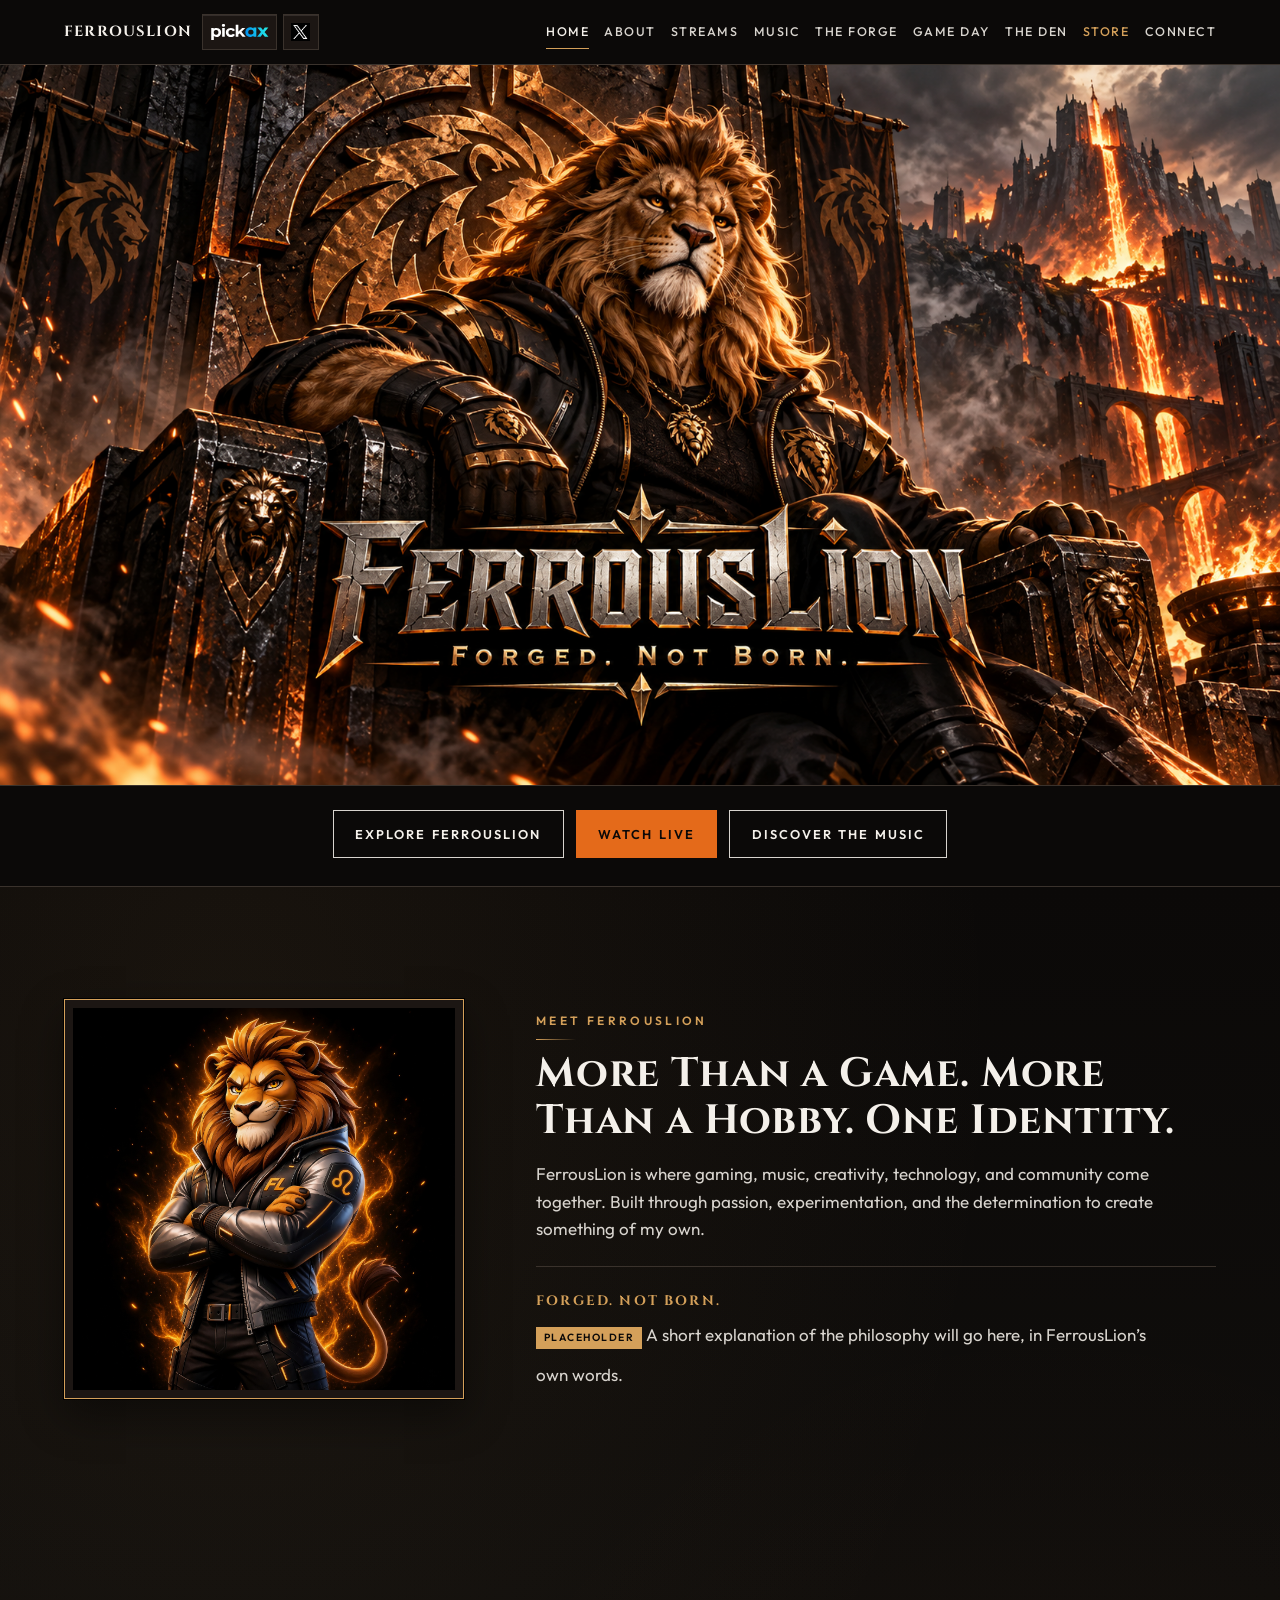
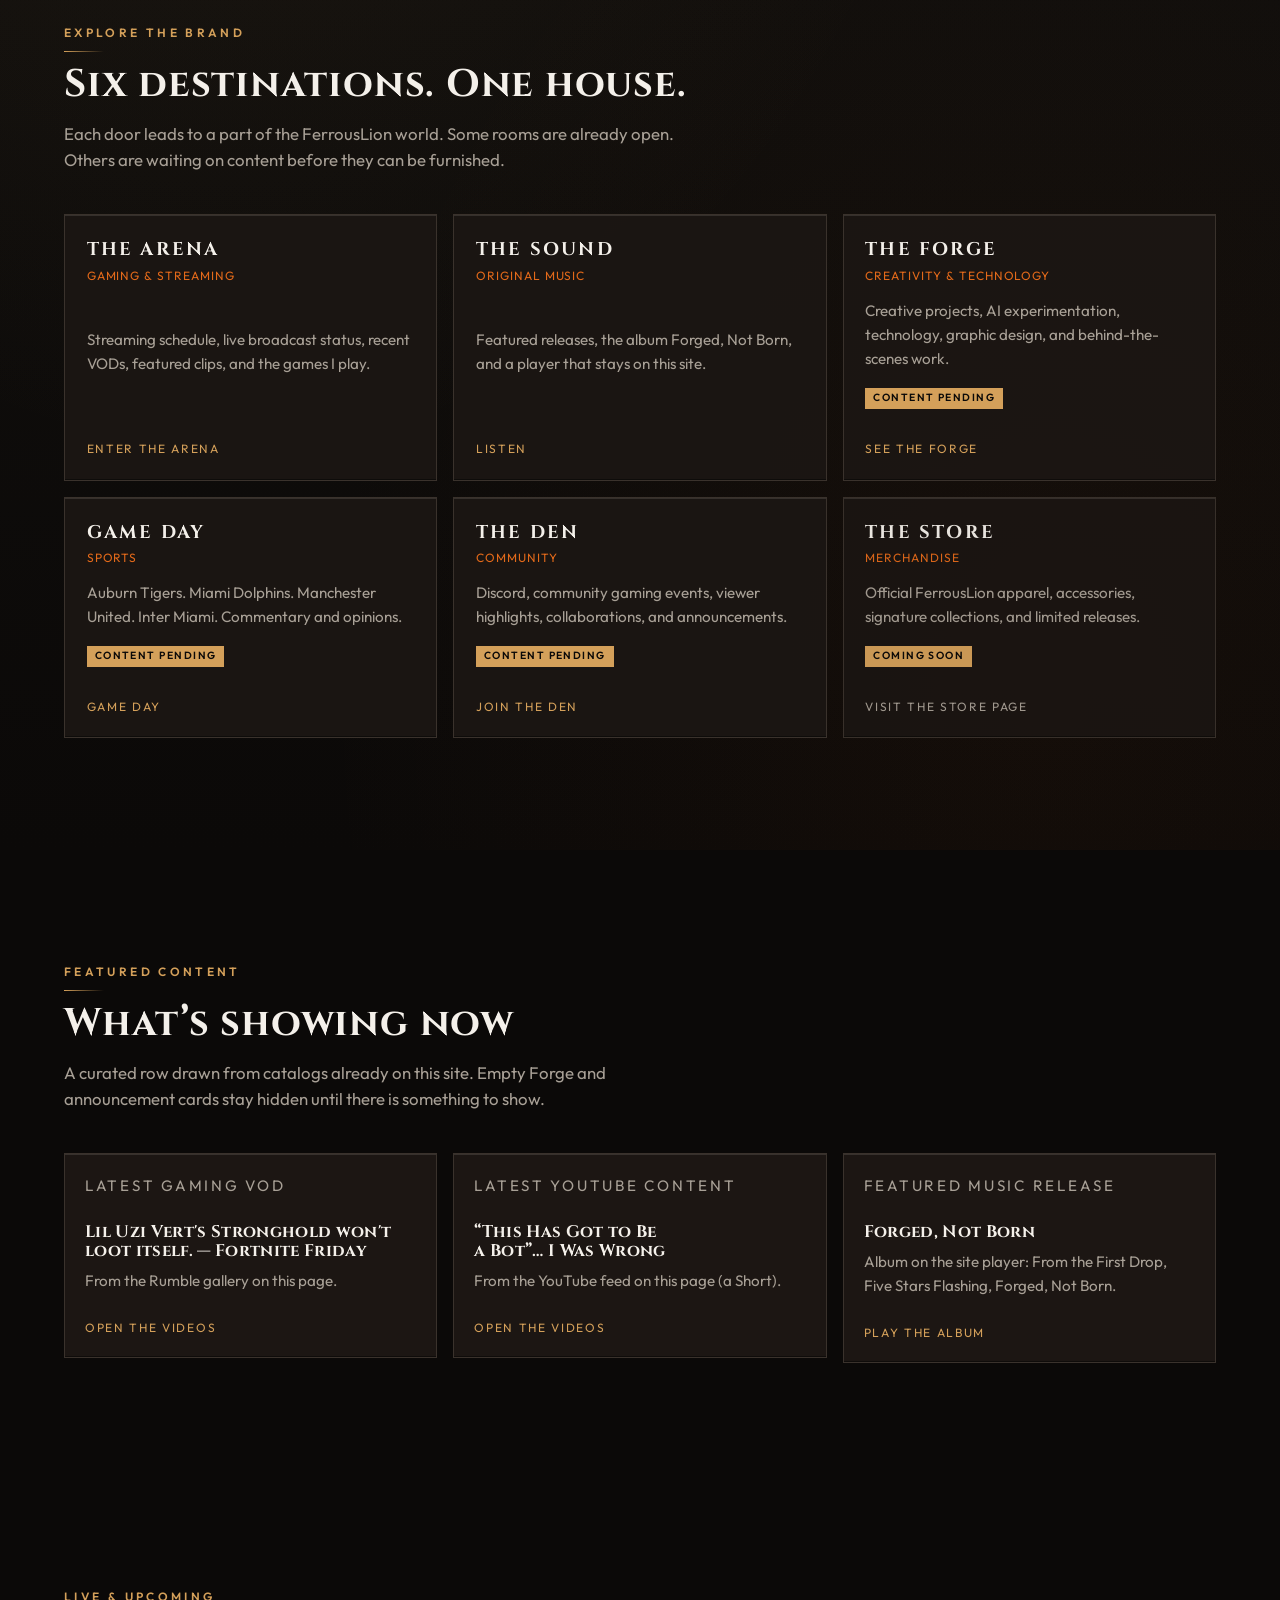
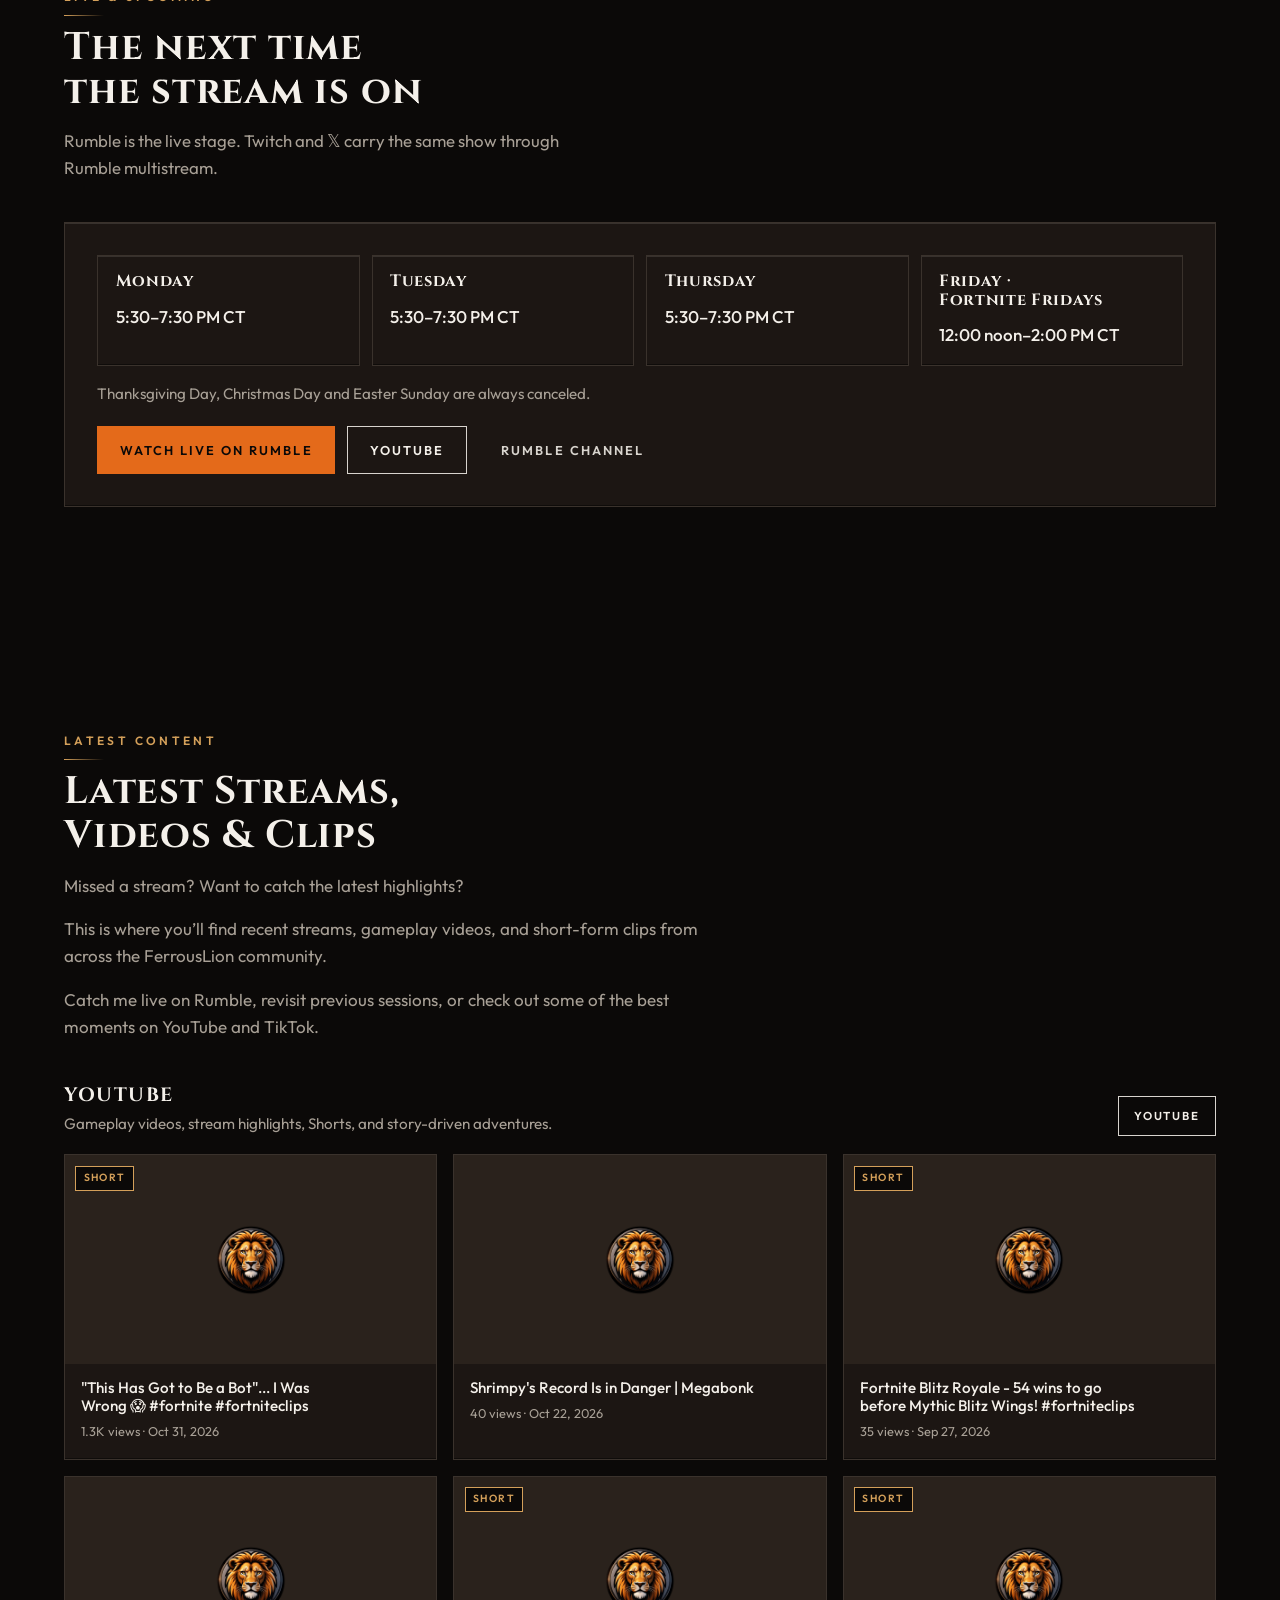
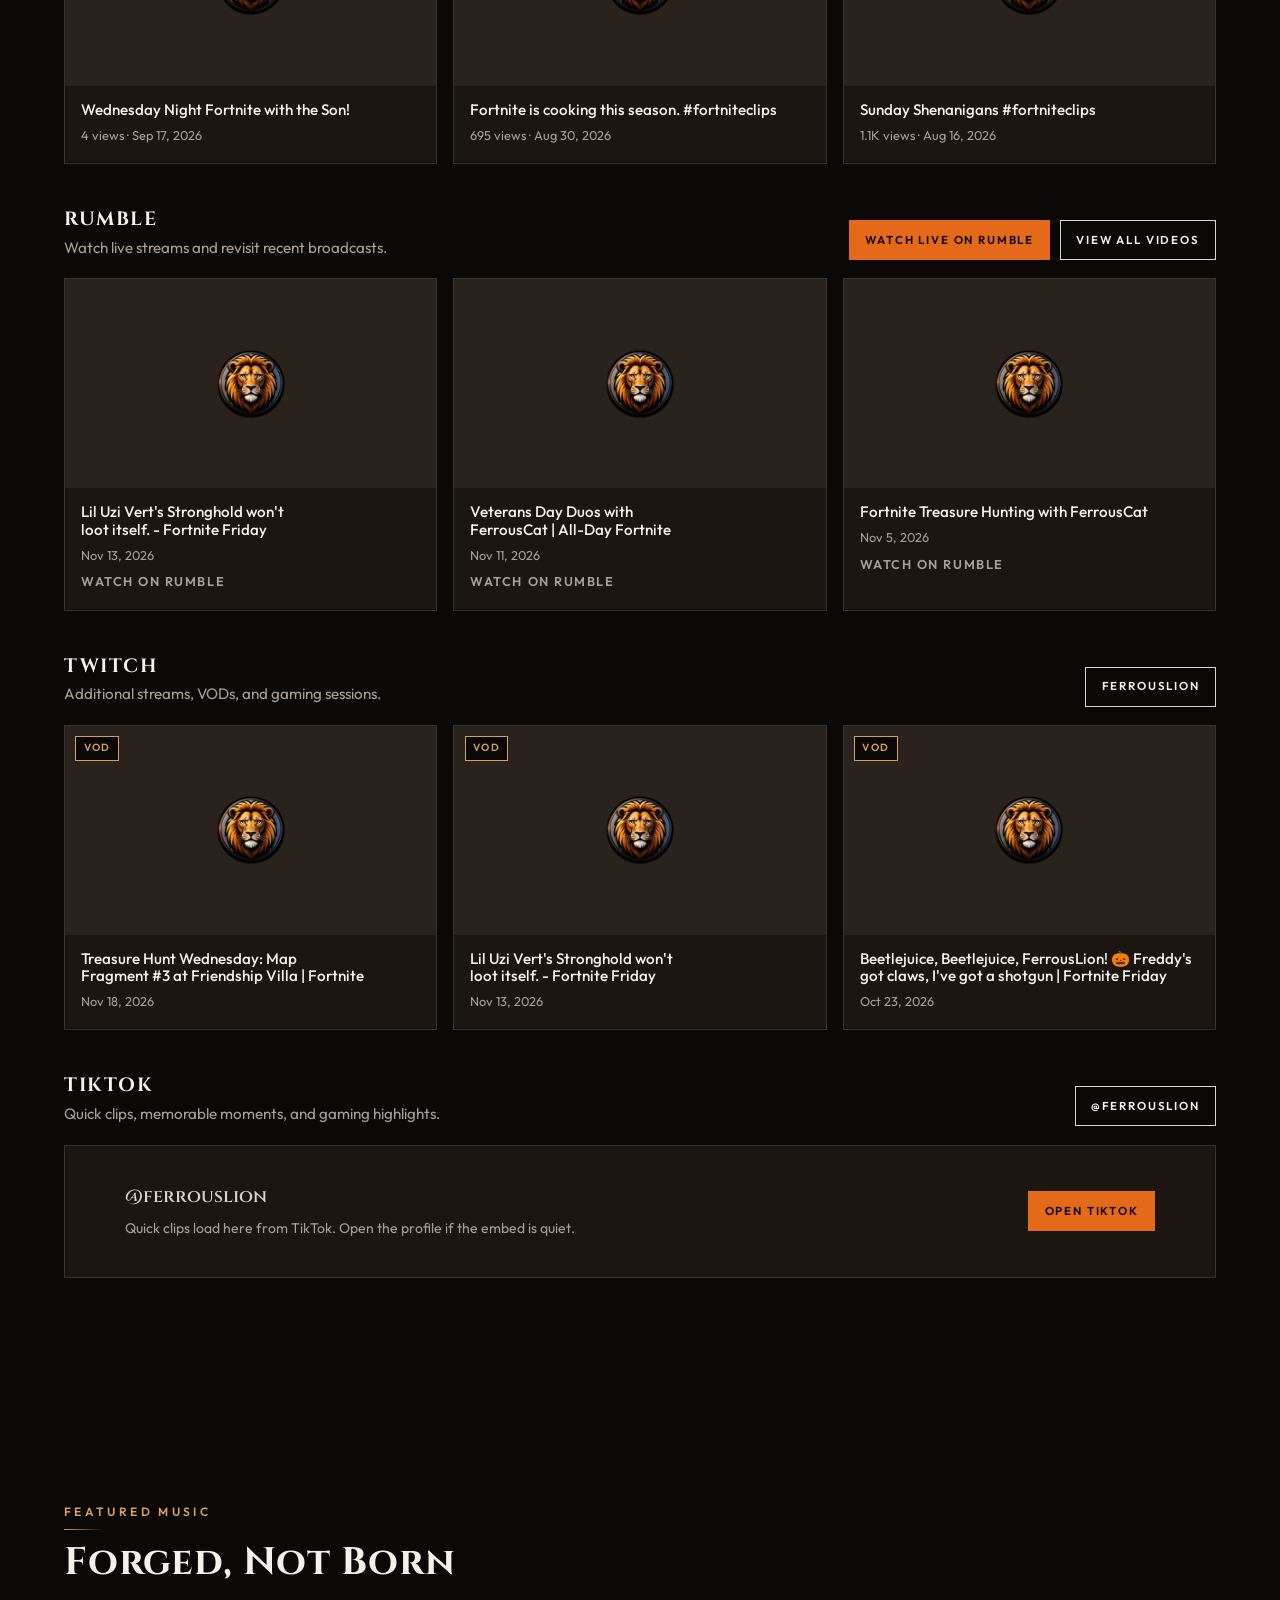
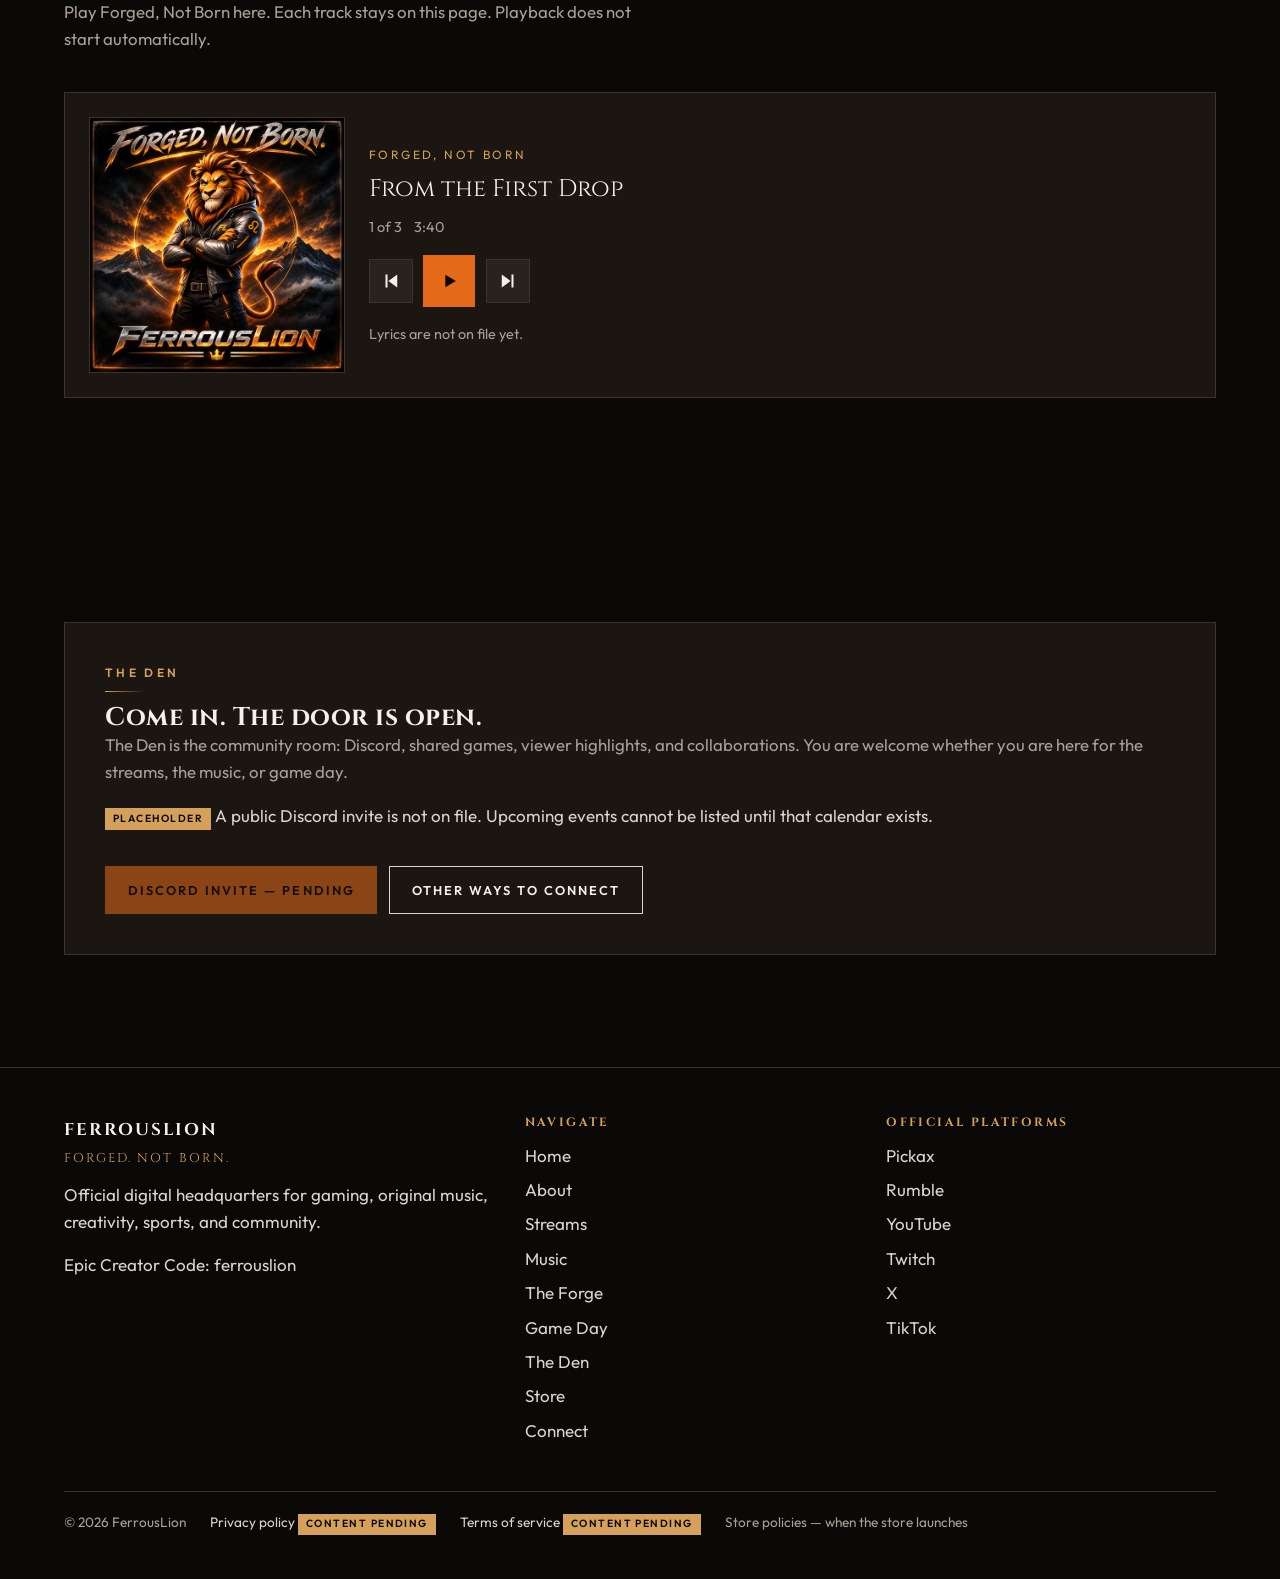
==== commit 3ac8cc18: "Correct stream schedule: Mon/Tue/Thu 5:30–7:30 PM CT, Fortnite Friday noon–2 PM CT Co-authored-by: f" ====
--- a/index.html
+++ b/index.html
@@ -304,22 +304,21 @@
                     <ul class="schedule-grid">
           <li class="card hairline schedule-slot">
             <h3>Monday</h3>
-            <p class="schedule-time">5:30–7:15 PM CT</p>
+            <p class="schedule-time">5:30–7:30 PM CT</p>
           </li>
           <li class="card hairline schedule-slot">
             <h3>Tuesday</h3>
-            <p class="schedule-time">5:30–8:00 PM CT</p>
+            <p class="schedule-time">5:30–7:30 PM CT</p>
           </li>
           <li class="card hairline schedule-slot">
             <h3>Thursday</h3>
-            <p class="schedule-time">5:30–8:00 PM CT</p>
+            <p class="schedule-time">5:30–7:30 PM CT</p>
           </li>
           <li class="card hairline schedule-slot">
             <h3>Friday · Fortnite Fridays</h3>
-            <p class="schedule-time">12:00 noon–3:00 PM CT</p>
+            <p class="schedule-time">12:00 noon–2:00 PM CT</p>
           </li>
         </ul>
-        <p class="schedule-note">Trial schedule: Nov 23 – Dec 18, 2026.</p>
         <p class="schedule-note">Thanksgiving Day, Christmas Day and Easter Sunday are always canceled.</p>
             <div class="live-links">
               <a class="btn btn-primary" href="https://rumble.com/user/ferrouslion/live" target="_blank" rel="noopener noreferrer">Watch Live on Rumble</a>
